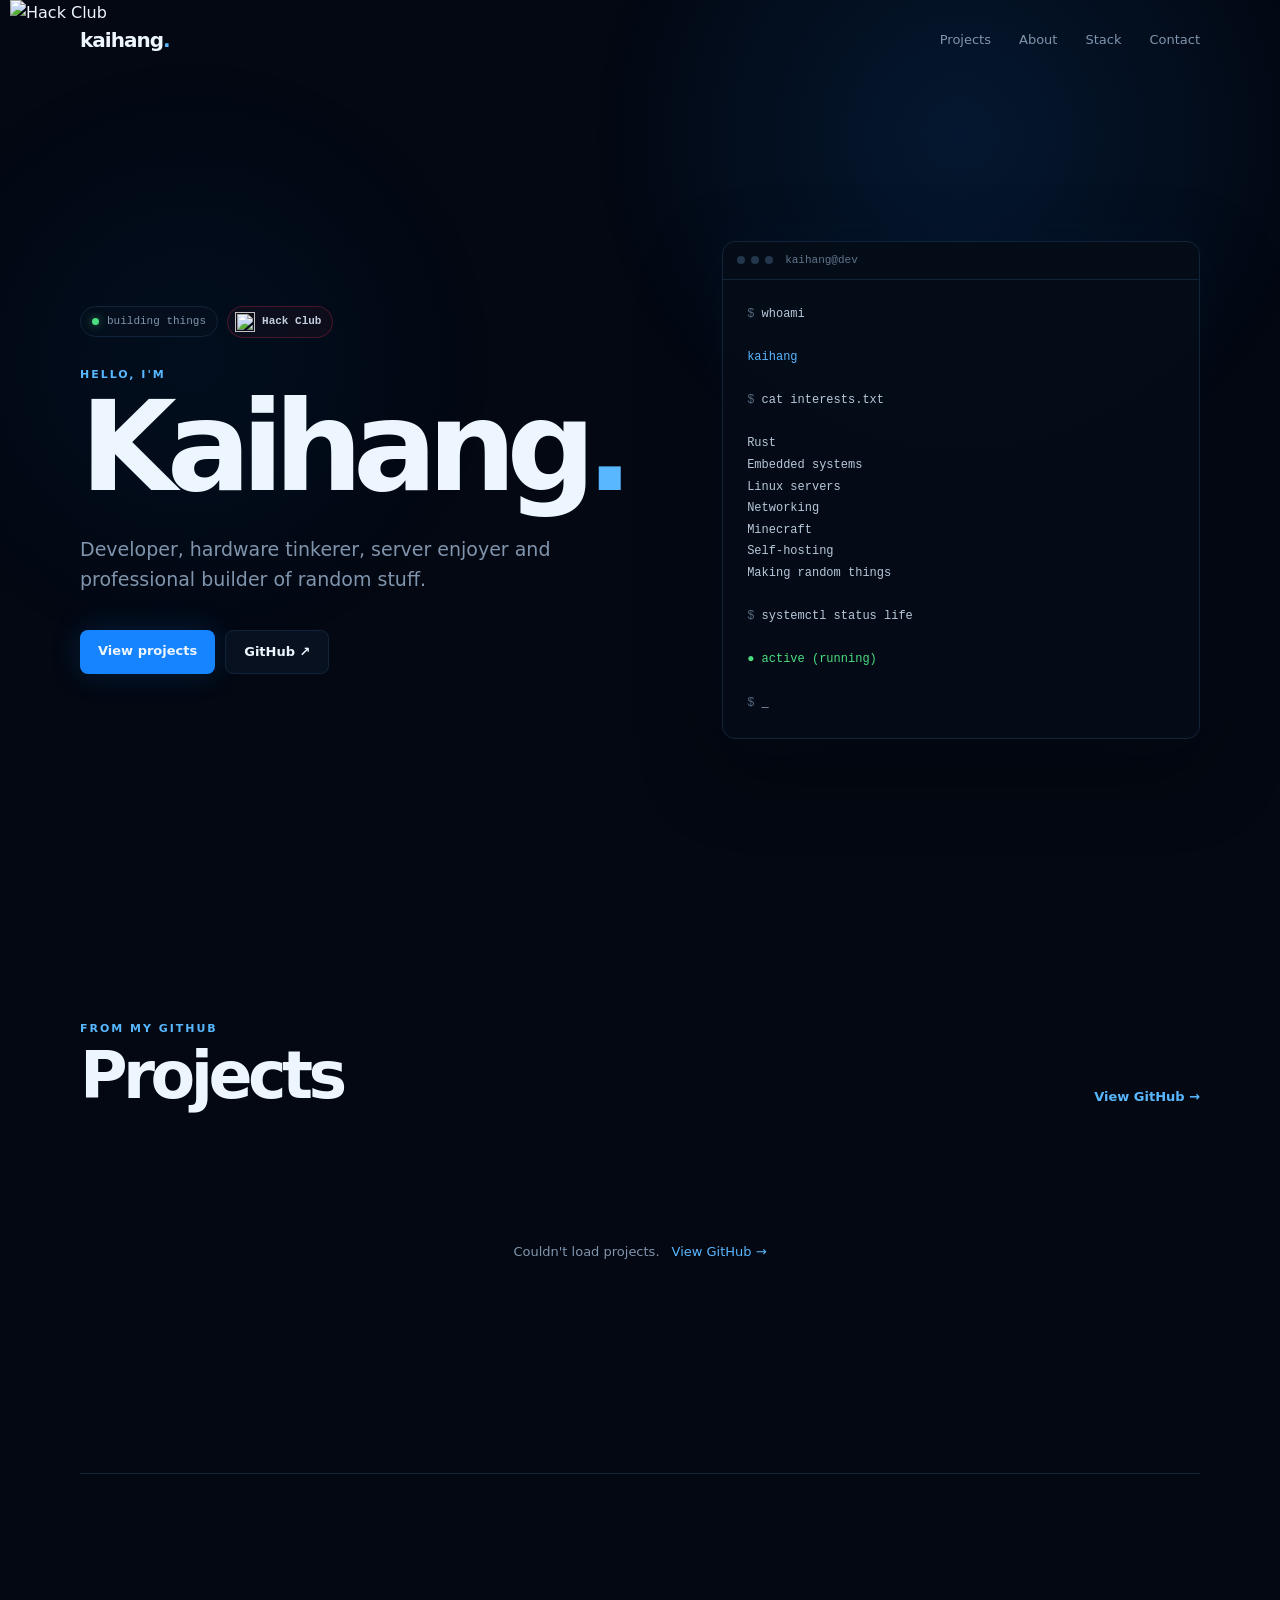
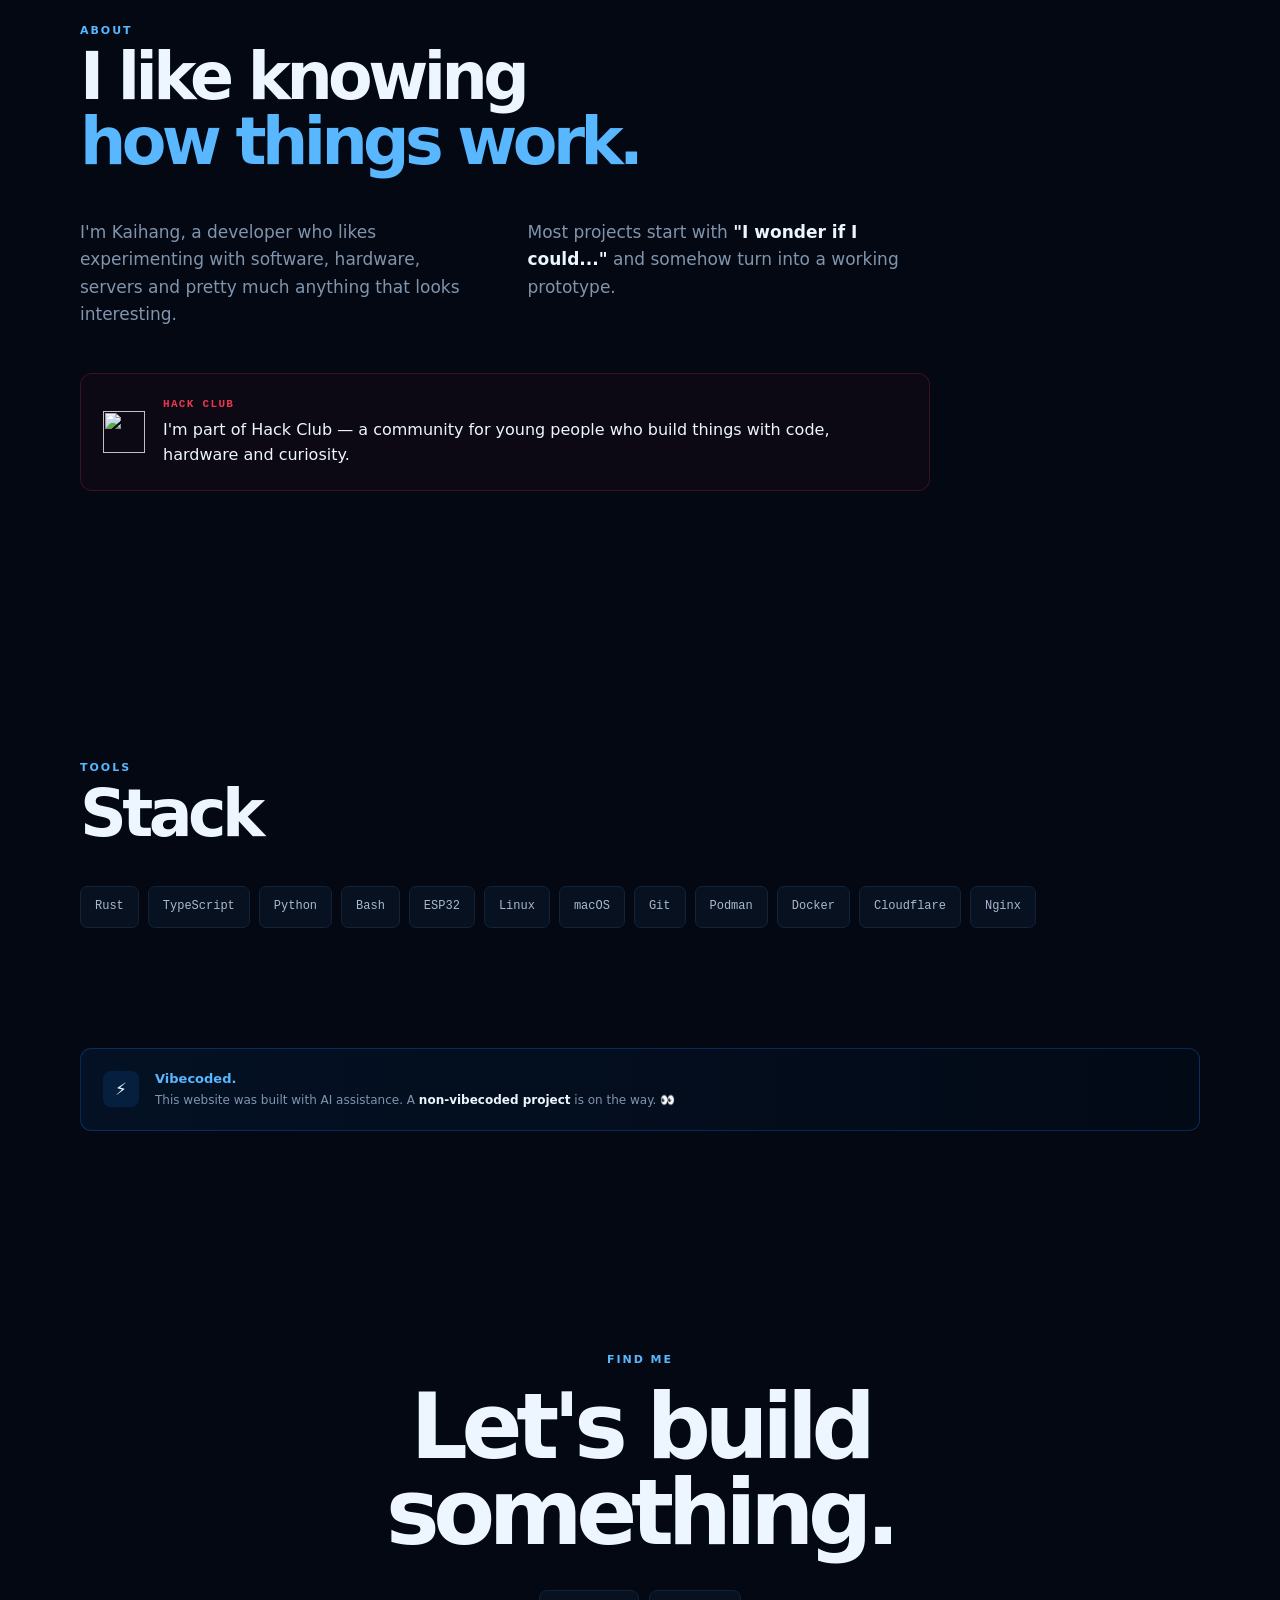
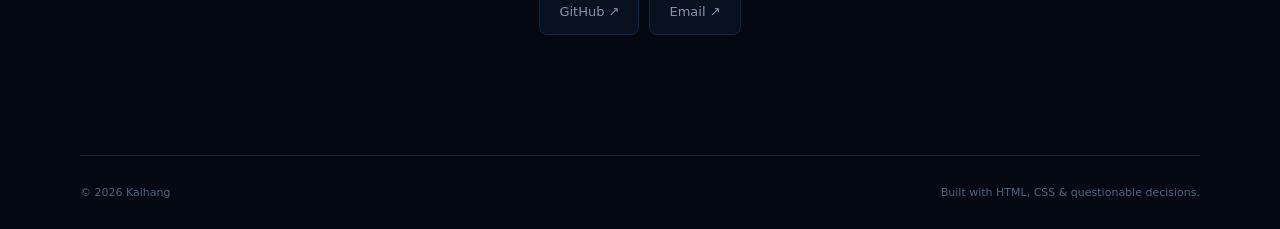
==== index.html @ dc741f51 "more yay" ====
<!DOCTYPE html>
<html lang="en">
<head>
    <meta charset="UTF-8">

    <meta
        name="viewport"
        content="width=device-width, initial-scale=1.0"
    >

    <meta
        name="description"
        content="Kaihang — developer, hardware tinkerer, and professional builder of random things."
    >

    <meta
        name="theme-color"
        content="#030812"
    >

    <title>Some Guy</title>

    <link rel="stylesheet" href="style.css">
</head>

<body>

    <!--
        Official Hack Club banner.
        Source:
        https://hackclub.com/brand
    -->

    <a href="https://hackclub.com/"><img style="position: absolute; top: 0; left: 10px; border: 0; width: 256px; z-index: 999;" src="https://assets.hackclub.com/flag-orpheus-top.svg" alt="Hack Club"/></a>

    <!-- Background -->

    <div class="background" aria-hidden="true"></div>


    <!-- Navigation -->

    <header class="nav">

        <a
            href="#"
            class="logo"
            aria-label="Kaihang home"
        >
            kaihang<span>.</span>
        </a>

        <nav aria-label="Main navigation">

            <a href="#projects">
                Projects
            </a>

            <a href="#about">
                About
            </a>

            <a href="#stack">
                Stack
            </a>

            <a href="#contact">
                Contact
            </a>

        </nav>

    </header>


    <main>

        <!-- HERO -->

        <section class="hero">

            <div class="hero-text">

                <div class="status-row">

                    <div class="status">
                        <span
                            class="status-dot"
                            aria-hidden="true"
                        ></span>

                        building things
                    </div>

                    <a
                        class="hackclub-badge"
                        href="https://hackclub.com/"
                        target="_blank"
                        rel="noopener noreferrer"
                    >
                        <img
                            src="https://assets.hackclub.com/icon-rounded.svg"
                            alt=""
                        >

                        Hack Club
                    </a>

                </div>


                <p class="eyebrow">
                    HELLO, I'M
                </p>


                <h1>
                    Kaihang<span>.</span>
                </h1>


                <p class="subtitle">
                    Developer, hardware tinkerer,
                    server enjoyer and professional
                    builder of random stuff.
                </p>


                <div class="buttons">

                    <a
                        href="#projects"
                        class="button primary"
                    >
                        View projects
                    </a>

                    <a
                        href="https://github.com/gnahiak2"
                        target="_blank"
                        rel="noopener noreferrer"
                        class="button secondary"
                    >
                        GitHub ↗
                    </a>

                </div>

            </div>


            <!-- Terminal -->

            <div
                class="terminal"
                aria-label="Terminal showing Kaihang's interests"
            >

                <div class="terminal-bar">

                    <div
                        class="terminal-dots"
                        aria-hidden="true"
                    >
                        <i></i>
                        <i></i>
                        <i></i>
                    </div>

                    <span>
                        kaihang@dev
                    </span>

                </div>


                <div class="terminal-body">

<pre><span class="dim">$</span> whoami

<span class="blue">kaihang</span>

<span class="dim">$</span> cat interests.txt

Rust
Embedded systems
Linux servers
Networking
Minecraft
Self-hosting
Making random things

<span class="dim">$</span> systemctl status life

<span class="green">● active (running)</span>

<span class="dim">$</span> _</pre>

                </div>

            </div>

        </section>


        <!-- PROJECTS -->

        <section
            id="projects"
            class="section"
        >

            <div class="section-header">

                <div>

                    <p class="eyebrow">
                        FROM MY GITHUB
                    </p>

                    <h2>
                        Projects
                    </h2>

                </div>


                <a
                    href="https://github.com/gnahiak2"
                    target="_blank"
                    rel="noopener noreferrer"
                    class="view-all"
                >
                    View GitHub →
                </a>

            </div>


            <div
                id="projects-grid"
                class="projects-grid"
                aria-live="polite"
            >

                <div class="loading">

                    <div
                        class="loader"
                        aria-hidden="true"
                    ></div>

                    Loading projects...

                </div>

            </div>

        </section>


        <!-- ABOUT -->

        <section
            id="about"
            class="section about"
        >

            <p class="eyebrow">
                ABOUT
            </p>


            <h2>
                I like knowing<br>
                <span>how things work.</span>
            </h2>


            <div class="about-text">

                <p>
                    I'm Kaihang, a developer who likes
                    experimenting with software, hardware,
                    servers and pretty much anything that
                    looks interesting.
                </p>


                <p>
                    Most projects start with
                    <strong>"I wonder if I could..."</strong>
                    and somehow turn into a working prototype.
                </p>

            </div>


            <!-- Hack Club -->

            <a
                href="https://hackclub.com/"
                target="_blank"
                rel="noopener noreferrer"
                class="hackclub-about"
            >

                <img
                    src="https://assets.hackclub.com/icon-rounded.svg"
                    alt=""
                >

                <div>

                    <p class="hackclub-label">
                        HACK CLUB
                    </p>

                    <p>
                        I'm part of Hack Club — a community
                        for young people who build things
                        with code, hardware and curiosity.
                    </p>

                </div>

            </a>

        </section>


        <!-- STACK -->

        <section
            id="stack"
            class="section"
        >

            <p class="eyebrow">
                TOOLS
            </p>

            <h2>
                Stack
            </h2>


            <div class="stack">

                <span>Rust</span>
                <span>TypeScript</span>
                <span>Python</span>
                <span>Bash</span>
                <span>ESP32</span>
                <span>Linux</span>
                <span>macOS</span>
                <span>Git</span>
                <span>Podman</span>
                <span>Docker</span>
                <span>Cloudflare</span>
                <span>Nginx</span>

            </div>

        </section>


        <!-- VIBECODE -->

        <section class="vibe">

            <div
                class="vibe-icon"
                aria-hidden="true"
            >
                ⚡
            </div>


            <div>

                <p class="vibe-title">
                    Vibecoded.
                </p>

                <p class="vibe-text">
                    This website was built with AI assistance.
                    A <strong>non-vibecoded project</strong>
                    is on the way. 👀
                </p>

            </div>

        </section>


        <!-- CONTACT -->

        <section
            id="contact"
            class="section contact"
        >

            <p class="eyebrow">
                FIND ME
            </p>


            <h2>
                Let's build<br>
                something.
            </h2>


            <div class="contact-links">

                <a
                    href="https://github.com/gnahiak2"
                    target="_blank"
                    rel="noopener noreferrer"
                >
                    GitHub ↗
                </a>

                <a href="mailto:hello@gnahiak2.dev">
                    Email ↗
                </a>

            </div>

        </section>

    </main>


    <!-- FOOTER -->

    <footer>

        <span>
            © <span id="year"></span> Kaihang
        </span>

        <span>
            Built with HTML, CSS & questionable decisions.
        </span>

    </footer>


    <script
        src="script.js"
        defer
    ></script>

</body>
</html>
---- style.css ----
:root {
    --background: #030812;

    --surface: #07111f;
    --surface-2: #0a1728;

    --border: #12243a;
    --border-hover: #1c4268;

    --text: #edf6ff;
    --muted: #8095ad;

    --blue: #1683ff;
    --blue-light: #58b7ff;
    --blue-dark: #0756a8;

    --green: #4ade80;

    --hackclub-red: #ec3750;

    --max-width: 1120px;
}


/* RESET */

* {
    box-sizing: border-box;
    margin: 0;
    padding: 0;
}


html {
    scroll-behavior: smooth;
}


body {
    min-height: 100vh;

    background: var(--background);

    color: var(--text);

    font-family:
        Inter,
        ui-sans-serif,
        system-ui,
        -apple-system,
        BlinkMacSystemFont,
        "Segoe UI",
        sans-serif;

    line-height: 1.6;
}


a {
    color: inherit;
    text-decoration: none;
}


img {
    max-width: 100%;
}


/* BACKGROUND */

.background {
    position: fixed;

    inset: 0;

    pointer-events: none;

    z-index: -1;

    background:
        radial-gradient(
            circle at 75% 15%,
            rgba(22, 131, 255, 0.13),
            transparent 30%
        ),
        radial-gradient(
            circle at 15% 40%,
            rgba(0, 90, 180, 0.08),
            transparent 25%
        );
}


/* HACK CLUB CORNER */

.hackclub-corner {
    position: fixed;

    top: 0;
    left: 10px;

    width: 256px;

    border: 0;

    z-index: 999;

    display: block;

    transition:
        transform 180ms ease,
        filter 180ms ease;
}


.hackclub-corner img {
    display: block;

    width: 100%;
    height: auto;
}


.hackclub-corner:hover {
    transform: translateY(3px);

    filter: brightness(1.08);
}


/* NAV */

.nav {
    width:
        min(
            var(--max-width),
            calc(100% - 40px)
        );

    height: 80px;

    margin: auto;

    display: flex;

    align-items: center;
    justify-content: space-between;
}


.logo {
    font-size: 20px;

    font-weight: 750;

    letter-spacing: -0.05em;
}


.logo span,
.hero h1 span {
    color: var(--blue-light);
}


.nav nav {
    display: flex;

    gap: 28px;
}


.nav nav a {
    color: var(--muted);

    font-size: 13px;

    transition:
        color 180ms ease,
        transform 180ms ease;
}


.nav nav a:hover {
    color: var(--text);

    transform: translateY(-1px);
}


/* HERO */

.hero {
    width:
        min(
            var(--max-width),
            calc(100% - 40px)
        );

    min-height:
        calc(100vh - 80px);

    margin: auto;

    display: grid;

    grid-template-columns:
        1fr
        0.85fr;

    align-items: center;

    gap: 80px;
}


.status-row {
    display: flex;

    align-items: center;

    flex-wrap: wrap;

    gap: 9px;
}


.status {
    display: inline-flex;

    align-items: center;

    gap: 8px;

    padding:
        6px 11px;

    border:
        1px solid var(--border);

    border-radius: 999px;

    background:
        rgba(7, 17, 31, 0.7);

    color: var(--muted);

    font-family: monospace;

    font-size: 11px;
}


.status-dot {
    width: 7px;
    height: 7px;

    flex-shrink: 0;

    border-radius: 50%;

    background: var(--green);

    box-shadow:
        0 0 10px
        rgba(74, 222, 128, 0.6);
}


/* SMALL HACK CLUB BADGE */

.hackclub-badge {
    display: inline-flex;

    align-items: center;

    gap: 7px;

    padding:
        5px 11px
        5px 7px;

    border:
        1px solid
        rgba(236, 55, 80, 0.25);

    border-radius: 999px;

    background:
        rgba(236, 55, 80, 0.05);

    color: #c3d0df;

    font-family: monospace;

    font-size: 11px;

    font-weight: 600;

    transition:
        transform 180ms ease,
        border-color 180ms ease,
        background 180ms ease;
}


.hackclub-badge img {
    width: 20px;
    height: 20px;

    display: block;
}


.hackclub-badge:hover {
    transform: translateY(-2px);

    border-color:
        rgba(236, 55, 80, 0.5);

    background:
        rgba(236, 55, 80, 0.1);
}


/* HERO TEXT */

.eyebrow {
    margin-top: 28px;

    color: var(--blue-light);

    font-size: 11px;

    font-weight: 800;

    letter-spacing: 0.18em;
}


.hero h1 {
    margin-top: 8px;

    font-size:
        clamp(
            70px,
            11vw,
            125px
        );

    line-height: 0.9;

    letter-spacing: -0.08em;
}


.subtitle {
    max-width: 520px;

    margin-top: 30px;

    color: var(--muted);

    font-size: 19px;
}


.buttons {
    display: flex;

    gap: 10px;

    margin-top: 35px;
}


.button {
    padding:
        11px 18px;

    border-radius: 8px;

    font-size: 13px;

    font-weight: 700;

    transition:
        transform 180ms ease,
        border-color 180ms ease,
        background 180ms ease;
}


.button:hover {
    transform: translateY(-2px);
}


.primary {
    background: var(--blue);

    box-shadow:
        0 0 30px
        rgba(22, 131, 255, 0.18);
}


.primary:hover {
    background: #3194ff;
}


.secondary {
    border:
        1px solid var(--border);

    background: var(--surface);
}


.secondary:hover {
    border-color:
        var(--border-hover);
}


/* TERMINAL */

.terminal {
    overflow: hidden;

    border:
        1px solid var(--border);

    border-radius: 13px;

    background:
        rgba(5, 13, 24, 0.9);

    box-shadow:
        0 30px 80px
        rgba(0, 0, 0, 0.35),

        0 0 60px
        rgba(22, 131, 255, 0.05);

    animation:
        floating 5s ease-in-out infinite;
}


.terminal-bar {
    height: 38px;

    padding:
        0 14px;

    display: flex;

    align-items: center;

    gap: 12px;

    border-bottom:
        1px solid var(--border);

    color: #60758d;

    font-family: monospace;

    font-size: 11px;
}


.terminal-dots {
    display: flex;

    gap: 6px;
}


.terminal-dots i {
    width: 8px;
    height: 8px;

    border-radius: 50%;

    background: #23364c;
}


.terminal-body {
    padding: 24px;
}


.terminal pre {
    color: #b8c8da;

    font-family:
        "SFMono-Regular",
        Consolas,
        monospace;

    font-size: 12px;

    line-height: 1.8;
}


.dim {
    color: #53677c;
}


.blue {
    color: var(--blue-light);
}


.green {
    color: var(--green);
}


@keyframes floating {

    0%,
    100% {
        transform:
            translateY(0);
    }

    50% {
        transform:
            translateY(-8px);
    }
}


/* SECTIONS */

.section {
    width:
        min(
            var(--max-width),
            calc(100% - 40px)
        );

    margin: auto;

    padding:
        120px 0;
}


.section-header {
    display: flex;

    align-items: end;

    justify-content:
        space-between;
}


.section-header .eyebrow {
    margin-top: 0;
}


.section h2 {
    margin-top: 5px;

    font-size:
        clamp(
            42px,
            6vw,
            65px
        );

    line-height: 1;

    letter-spacing: -0.07em;
}


.view-all {
    color: var(--blue-light);

    font-size: 13px;

    font-weight: 700;
}


/* PROJECTS */

.projects-grid {
    display: grid;

    grid-template-columns:
        repeat(2, 1fr);

    gap: 14px;

    margin-top: 45px;
}


.project {
    position: relative;

    min-height: 270px;

    padding: 27px;

    overflow: hidden;

    border:
        1px solid var(--border);

    border-radius: 13px;

    background:
        linear-gradient(
            145deg,
            rgba(10, 23, 40, 0.9),
            rgba(5, 12, 22, 0.9)
        );

    transition:
        transform 250ms ease,
        border-color 250ms ease,
        box-shadow 250ms ease;
}


.project::before {
    content: "";

    position: absolute;

    inset: 0;

    border-radius: inherit;

    background:
        radial-gradient(
            circle at 90% 0%,
            rgba(22, 131, 255, 0.1),
            transparent 40%
        );

    opacity: 0;

    transition:
        opacity 250ms ease;

    pointer-events: none;
}


.project:hover {
    transform:
        translateY(-5px);

    border-color:
        var(--border-hover);

    box-shadow:
        0 20px 50px
        rgba(0, 0, 0, 0.25);
}


.project:hover::before {
    opacity: 1;
}


.project-name {
    position: relative;

    color: var(--text);

    font-family: monospace;

    font-size: 21px;

    font-weight: 700;
}


.project-description {
    position: relative;

    max-width: 500px;

    margin-top: 12px;

    color: var(--muted);

    font-size: 13px;
}


.project-meta {
    position: absolute;

    left: 27px;
    bottom: 27px;

    display: flex;

    align-items: center;

    gap: 12px;

    color: #63788f;

    font-family: monospace;

    font-size: 11px;
}


.language {
    display: flex;

    align-items: center;

    gap: 6px;
}


.language-dot {
    width: 7px;
    height: 7px;

    border-radius: 50%;

    background:
        var(--blue-light);
}


.project-arrow {
    position: absolute;

    right: 27px;
    bottom: 25px;

    color: var(--blue-light);

    font-size: 18px;
}


/* LOADING */

.loading {
    grid-column:
        1 / -1;

    min-height: 200px;

    display: flex;

    align-items: center;

    justify-content: center;

    gap: 12px;

    color: var(--muted);

    font-size: 13px;
}


.loader {
    width: 16px;
    height: 16px;

    border:
        2px solid var(--border);

    border-top-color:
        var(--blue);

    border-radius: 50%;

    animation:
        spin 800ms linear infinite;
}


@keyframes spin {

    to {
        transform:
            rotate(360deg);
    }

}


/* ABOUT */

.about {
    border-top:
        1px solid var(--border);
}


.about h2 span {
    color: var(--blue-light);
}


.about-text {
    max-width: 850px;

    margin-top: 45px;

    display: grid;

    grid-template-columns:
        1fr 1fr;

    gap: 45px;
}


.about-text p {
    color: var(--muted);

    font-size: 17px;
}


.about-text strong {
    color: var(--text);
}


/* HACK CLUB ABOUT */

.hackclub-about {
    max-width: 850px;

    margin-top: 45px;

    padding: 22px;

    display: flex;

    align-items: center;

    gap: 18px;

    border:
        1px solid
        rgba(236, 55, 80, 0.2);

    border-radius: 12px;

    background:
        rgba(236, 55, 80, 0.04);

    transition:
        border-color 180ms ease,
        transform 180ms ease;
}


.hackclub-about:hover {
    transform:
        translateY(-2px);

    border-color:
        rgba(236, 55, 80, 0.4);
}


.hackclub-about img {
    width: 42px;
    height: 42px;

    flex-shrink: 0;
}


.hackclub-label {
    margin: 0 0 3px !important;

    color:
        var(--hackclub-red) !important;

    font-family: monospace;

    font-size: 11px !important;

    font-weight: 800;

    letter-spacing: 0.12em;
}


.hackclub-about p:last-child {
    margin: 0;
}


/* STACK */

.stack {
    display: flex;

    flex-wrap: wrap;

    gap: 9px;

    margin-top: 40px;
}


.stack span {
    padding:
        10px 14px;

    border:
        1px solid var(--border);

    border-radius: 7px;

    background:
        var(--surface);

    color: #a9bad0;

    font-family: monospace;

    font-size: 12px;

    transition:
        border-color 180ms ease,
        color 180ms ease;
}


.stack span:hover {
    border-color:
        var(--blue-dark);

    color:
        var(--blue-light);
}


/* VIBECODE */

.vibe {
    width:
        min(
            var(--max-width),
            calc(100% - 40px)
        );

    margin:
        0 auto 100px;

    padding:
        20px 22px;

    display: flex;

    align-items: center;

    gap: 16px;

    border:
        1px solid
        rgba(22, 131, 255, 0.25);

    border-radius: 11px;

    background:
        linear-gradient(
            90deg,
            rgba(22, 131, 255, 0.08),
            rgba(22, 131, 255, 0.02)
        );
}


.vibe-icon {
    width: 36px;
    height: 36px;

    flex-shrink: 0;

    display: grid;

    place-items: center;

    border-radius: 8px;

    background:
        rgba(22, 131, 255, 0.12);

    font-size: 17px;
}


.vibe-title {
    color: var(--blue-light);

    font-size: 13px;

    font-weight: 800;
}


.vibe-text {
    margin-top: 2px;

    color: var(--muted);

    font-size: 12px;
}


.vibe-text strong {
    color: var(--text);
}


/* CONTACT */

.contact {
    text-align: center;
}


.contact .eyebrow {
    margin-top: 0;
}


.contact h2 {
    margin-top: 15px;

    font-size:
        clamp(
            55px,
            8vw,
            90px
        );

    line-height: 0.95;

    letter-spacing: -0.07em;
}


.contact-links {
    display: flex;

    justify-content: center;

    gap: 10px;

    margin-top: 35px;
}


.contact-links a {
    padding:
        11px 19px;

    border:
        1px solid var(--border);

    border-radius: 8px;

    background:
        var(--surface);

    color: var(--muted);

    font-size: 13px;

    transition:
        color 180ms ease,
        border-color 180ms ease,
        transform 180ms ease;
}


.contact-links a:hover {
    transform:
        translateY(-2px);

    border-color:
        var(--border-hover);

    color: var(--text);
}


/* FOOTER */

footer {
    width:
        min(
            var(--max-width),
            calc(100% - 40px)
        );

    margin: auto;

    padding:
        28px 0;

    display: flex;

    justify-content:
        space-between;

    border-top:
        1px solid var(--border);

    color: #4f647b;

    font-size: 11px;
}


/* MOBILE */

@media (max-width: 800px) {

    .nav {
        height: 70px;
    }


    .nav nav {
        display: none;
    }


    .hero {
        grid-template-columns: 1fr;

        min-height: auto;

        padding:
            100px 0;
    }


    .terminal {
        display: none;
    }


    .projects-grid {
        grid-template-columns: 1fr;
    }


    .about-text {
        grid-template-columns: 1fr;

        gap: 20px;
    }


    .section {
        padding:
            80px 0;
    }


    .section-header {
        align-items: start;

        flex-direction: column;

        gap: 15px;
    }


    .vibe {
        margin-bottom: 70px;
    }


    footer {
        flex-direction: column;

        gap: 8px;
    }

}


/* SMALL PHONES */

@media (max-width: 600px) {

    .hackclub-corner {
        left: 7px;

        width: 160px;
    }


    .hero {
        padding-top: 80px;
    }


    .hero h1 {
        font-size: 72px;
    }


    .subtitle {
        font-size: 17px;
    }


    .buttons {
        flex-wrap: wrap;
    }


    .hackclub-about {
        align-items: flex-start;
    }

}


/* REDUCED MOTION */

@media (prefers-reduced-motion: reduce) {

    html {
        scroll-behavior: auto;
    }


    *,
    *::before,
    *::after {
        animation-duration: 0.01ms !important;

        animation-iteration-count: 1 !important;

        transition-duration: 0.01ms !important;
    }

}
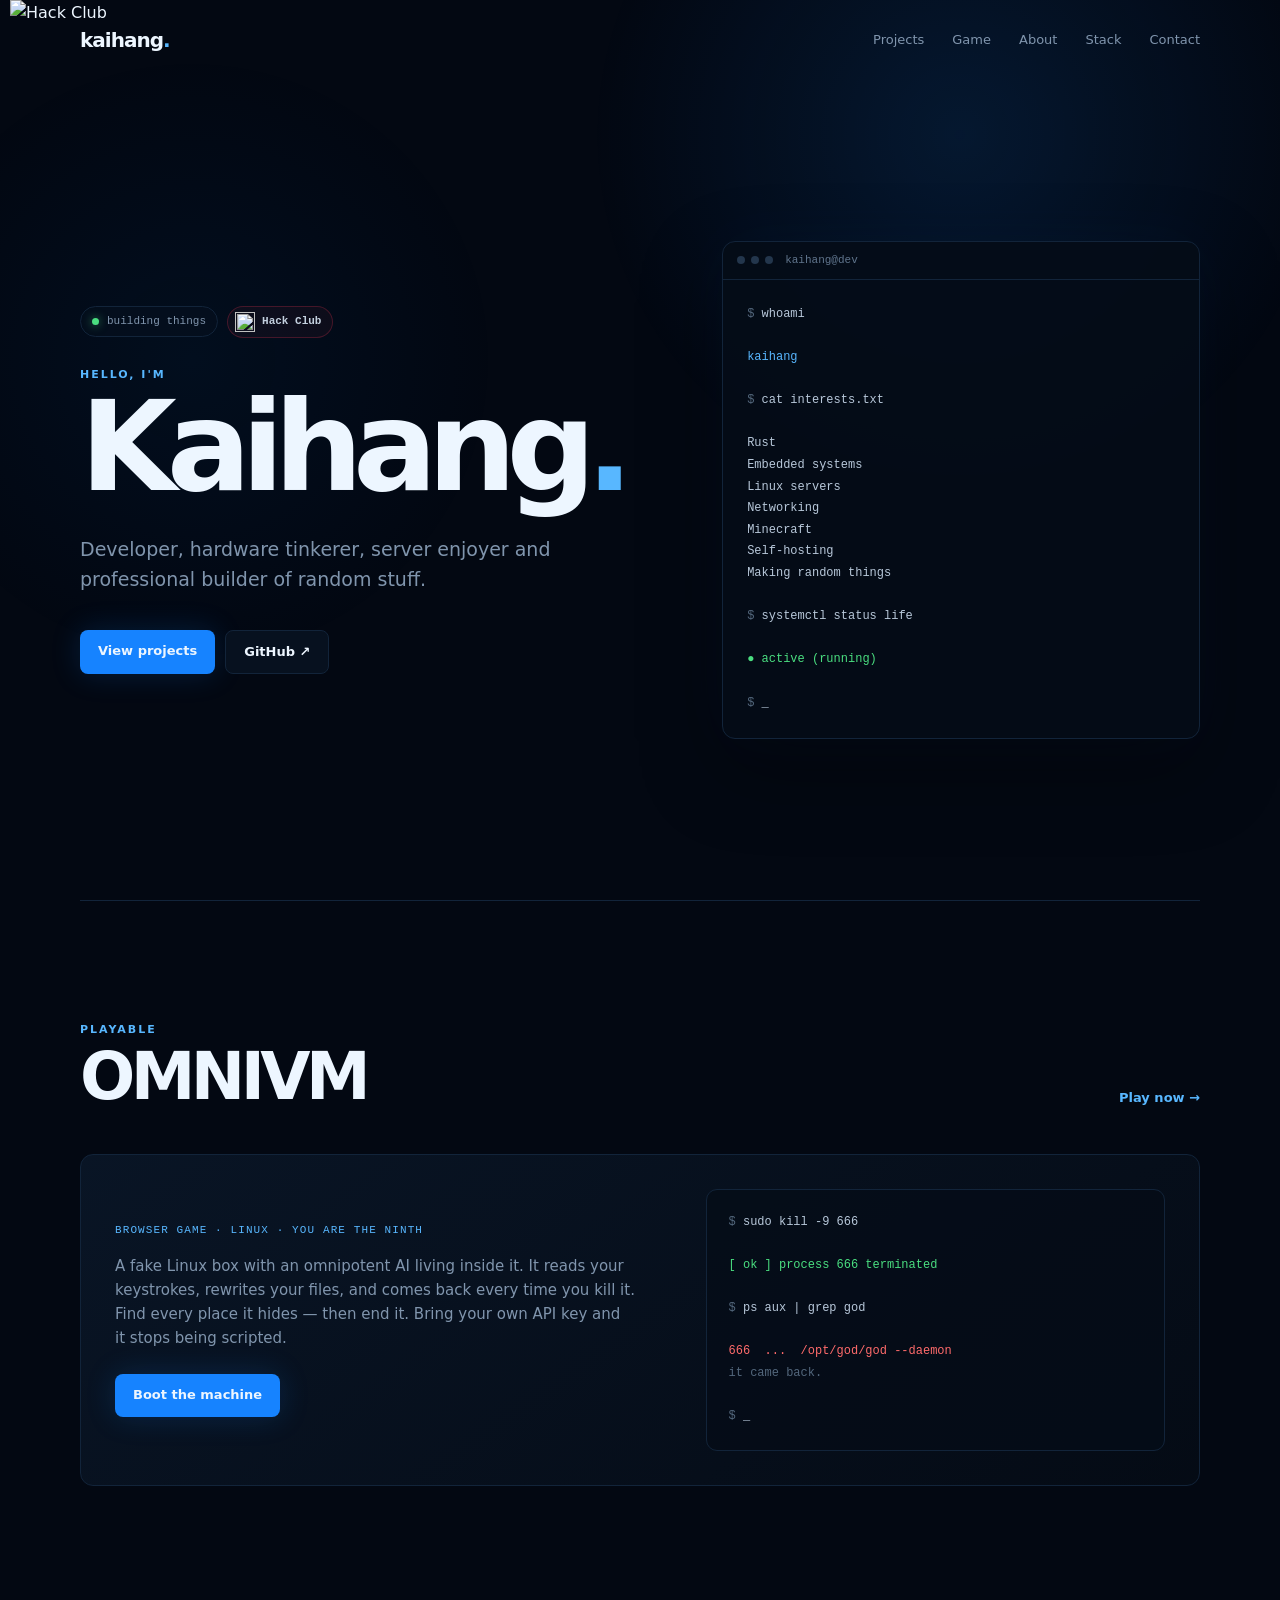
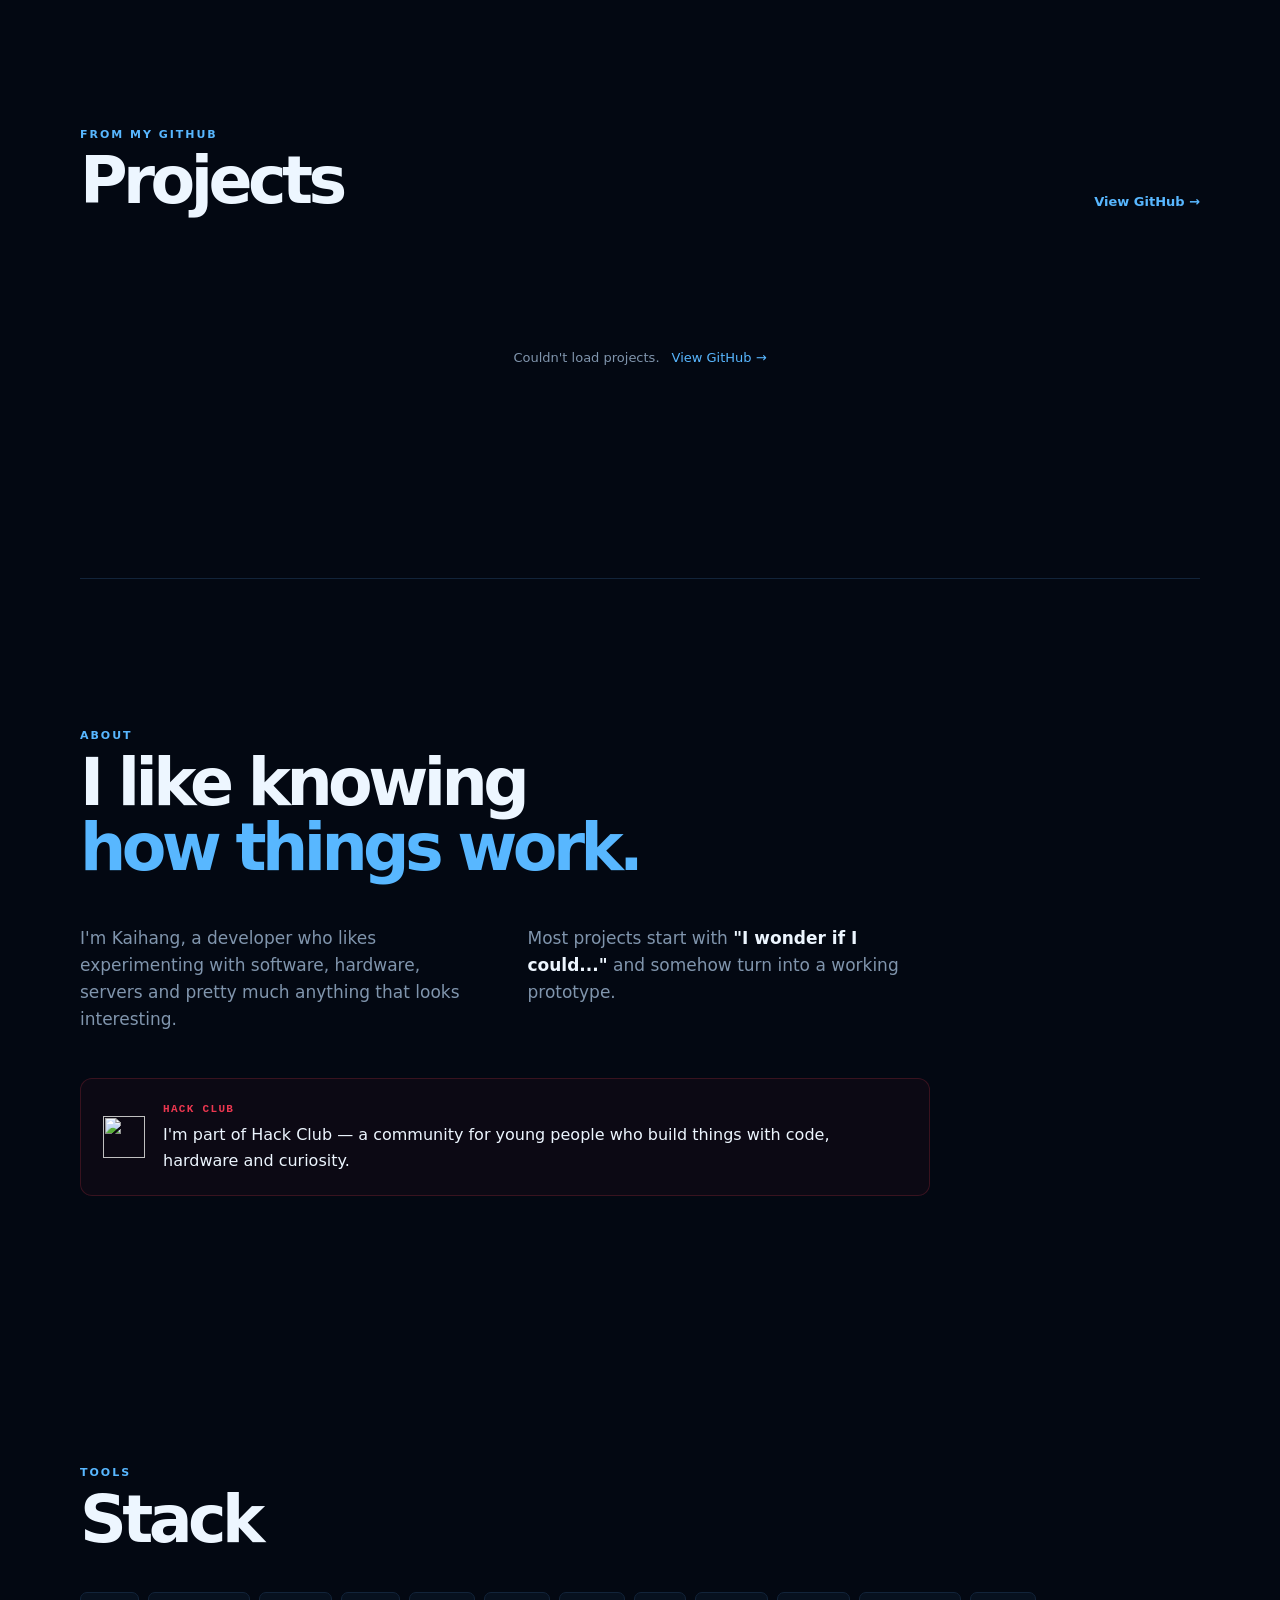
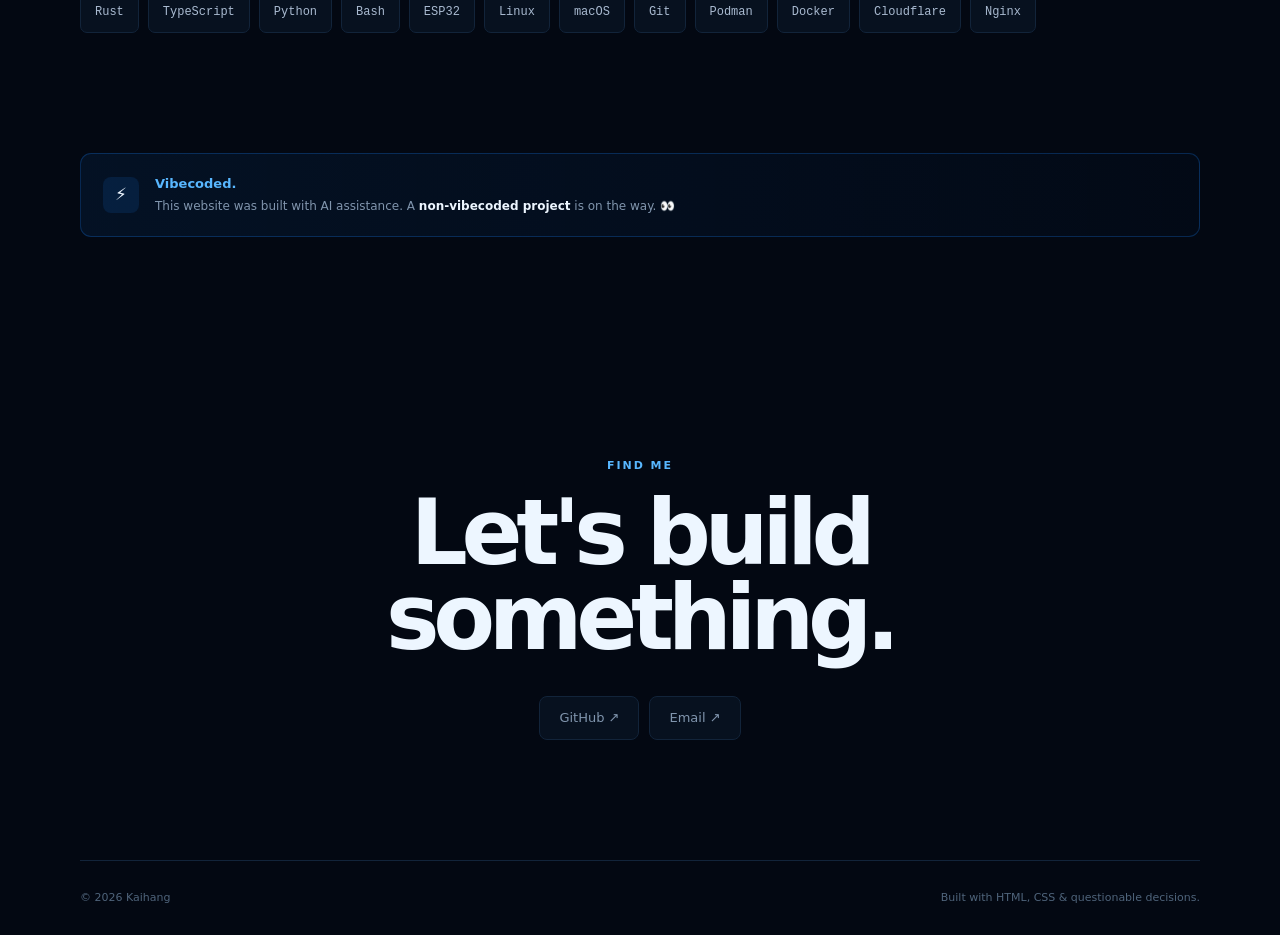
==== commit 45ed3402: "Add OMNIVM — a browser Linux VM with an omnipotent AI A self-contained terminal game at /omnivm: - e" ====
--- a/index.html
+++ b/index.html
@@ -54,6 +54,10 @@
 
             <a href="#projects">
                 Projects
+            </a>
+
+            <a href="omnivm/">
+                Game
             </a>
 
             <a href="#about">
@@ -199,6 +203,84 @@
                 </div>
 
             </div>
+
+        </section>
+
+
+        <!-- FEATURED GAME -->
+
+        <section
+            id="game"
+            class="section featured"
+        >
+
+            <div class="section-header">
+
+                <div>
+
+                    <p class="eyebrow">
+                        PLAYABLE
+                    </p>
+
+                    <h2>
+                        OMNIVM
+                    </h2>
+
+                </div>
+
+                <a
+                    href="omnivm/"
+                    class="view-all"
+                >
+                    Play now →
+                </a>
+
+            </div>
+
+
+            <a
+                class="featured-card"
+                href="omnivm/"
+            >
+
+                <div class="featured-copy">
+
+                    <p class="featured-tag">
+                        BROWSER GAME · LINUX · YOU ARE THE NINTH
+                    </p>
+
+                    <p class="featured-text">
+                        A fake Linux box with an omnipotent AI living
+                        inside it. It reads your keystrokes, rewrites
+                        your files, and comes back every time you kill
+                        it. Find every place it hides — then end it.
+                        Bring your own API key and it stops being
+                        scripted.
+                    </p>
+
+                    <span class="button primary featured-button">
+                        Boot the machine
+                    </span>
+
+                </div>
+
+
+                <div class="featured-terminal">
+
+<pre><span class="dim">$</span> sudo kill -9 666
+
+<span class="green">[ ok ] process 666 terminated</span>
+
+<span class="dim">$</span> ps aux | grep god
+
+<span class="red">666  ...  /opt/god/god --daemon</span>
+<span class="dim">it came back.</span>
+
+<span class="dim">$</span> _</pre>
+
+                </div>
+
+            </a>
 
         </section>
 
--- a/style.css
+++ b/style.css
@@ -524,6 +524,11 @@
 }
 
 
+.red {
+    color: #ff6b6b;
+}
+
+
 @keyframes floating {
 
     0%,
@@ -758,6 +763,120 @@
 }
 
 
+/* FEATURED GAME */
+
+.featured {
+    border-top:
+        1px solid var(--border);
+}
+
+
+.featured-card {
+    display: grid;
+
+    grid-template-columns:
+        1fr
+        0.85fr;
+
+    align-items: center;
+
+    gap: 50px;
+
+    margin-top: 45px;
+
+    padding: 34px;
+
+    border:
+        1px solid var(--border);
+
+    border-radius: 13px;
+
+    background:
+        linear-gradient(
+            145deg,
+            rgba(10, 23, 40, 0.9),
+            rgba(5, 12, 22, 0.9)
+        );
+
+    transition:
+        transform 250ms ease,
+        border-color 250ms ease,
+        box-shadow 250ms ease;
+}
+
+
+.featured-card:hover {
+    transform:
+        translateY(-5px);
+
+    border-color:
+        var(--border-hover);
+
+    box-shadow:
+        0 20px 50px
+        rgba(0, 0, 0, 0.25);
+}
+
+
+.featured-tag {
+    color: var(--blue-light);
+
+    font-family: monospace;
+    font-size: 11px;
+
+    letter-spacing: 0.1em;
+}
+
+
+.featured-text {
+    max-width: 520px;
+
+    margin-top: 14px;
+
+    color: var(--muted);
+
+    font-size: 15px;
+}
+
+
+.featured-button {
+    display: inline-block;
+
+    margin-top: 24px;
+}
+
+
+.featured-terminal {
+    overflow: hidden;
+
+    padding: 22px;
+
+    border:
+        1px solid var(--border);
+
+    border-radius: 11px;
+
+    background:
+        rgba(5, 13, 24, 0.9);
+}
+
+
+.featured-terminal pre {
+    color: #b8c8da;
+
+    font-family:
+        "SFMono-Regular",
+        Consolas,
+        monospace;
+
+    font-size: 12px;
+
+    line-height: 1.8;
+
+    white-space: pre-wrap;
+}
+
+
 /* LOADING */
 
 .loading {
@@ -1173,6 +1292,15 @@
     }
 
 
+    .featured-card {
+        grid-template-columns: 1fr;
+
+        gap: 26px;
+
+        padding: 24px;
+    }
+
+
     .about-text {
         grid-template-columns: 1fr;
 
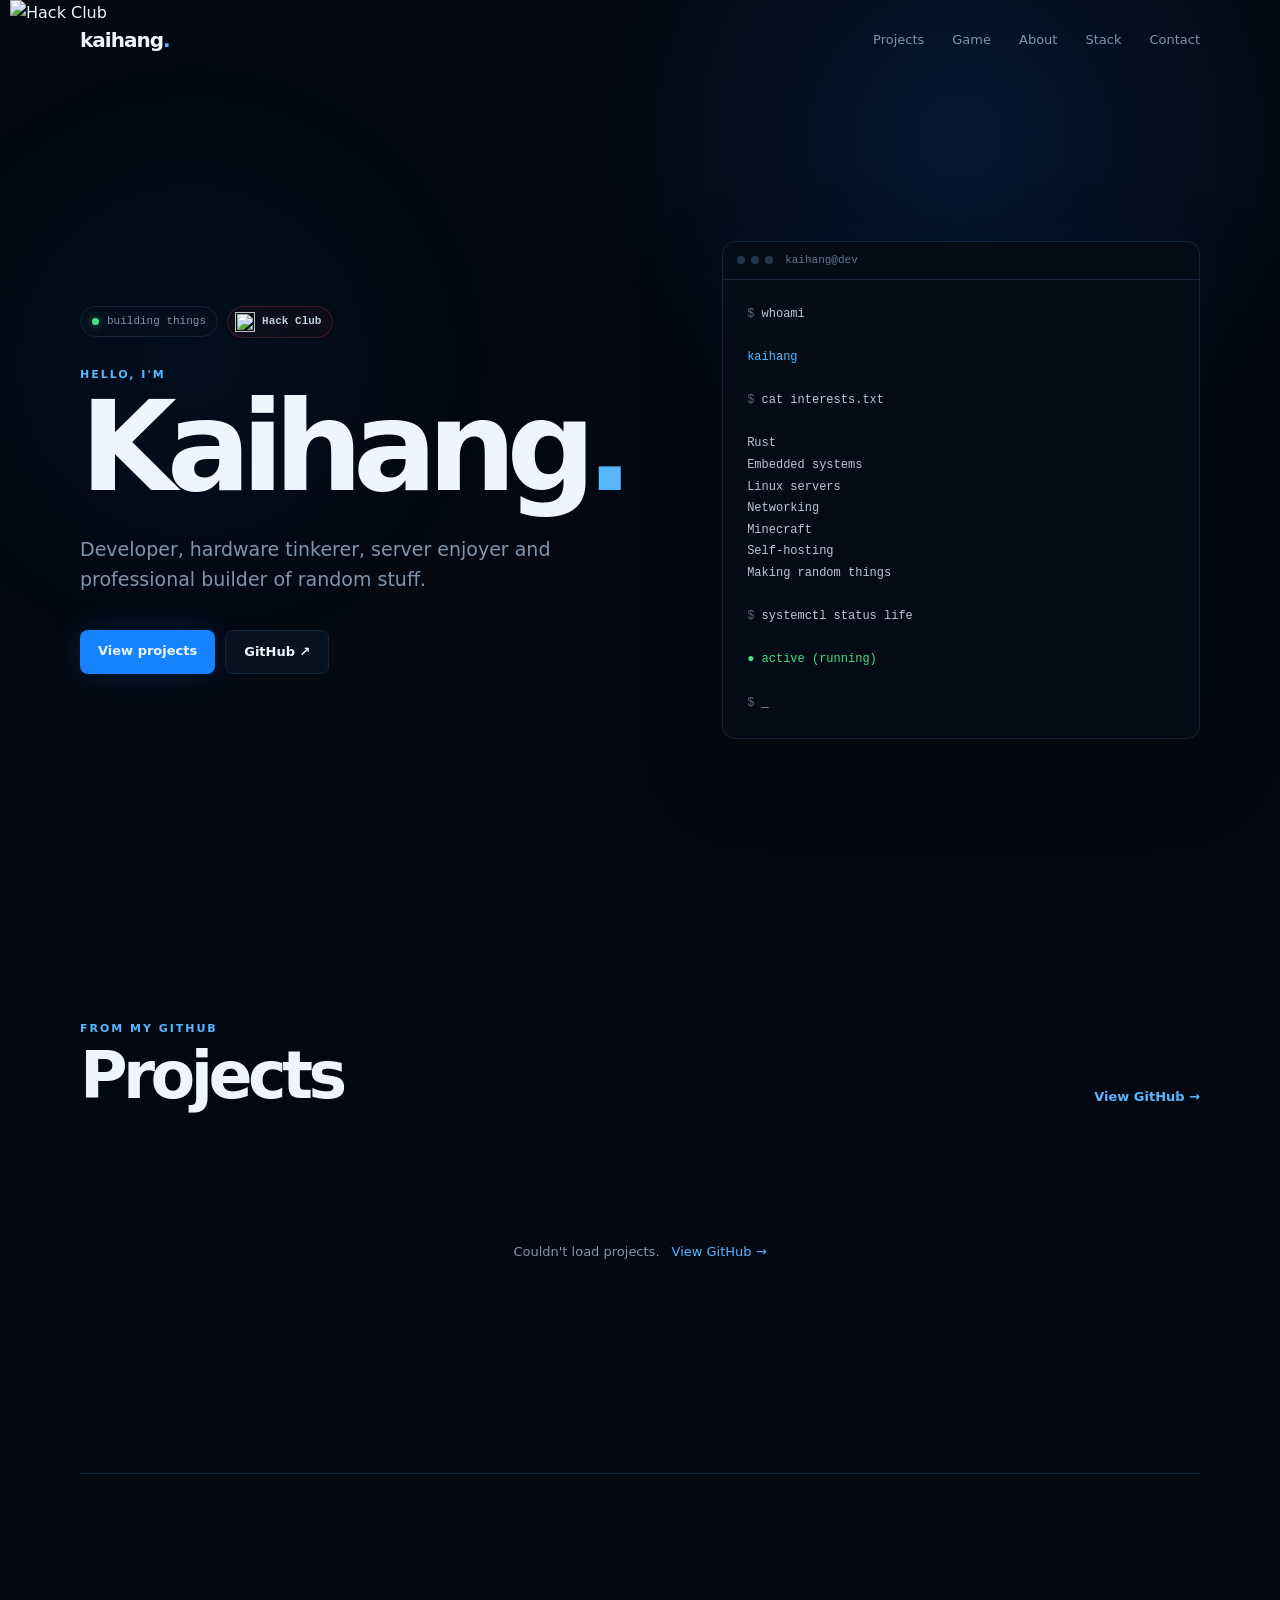
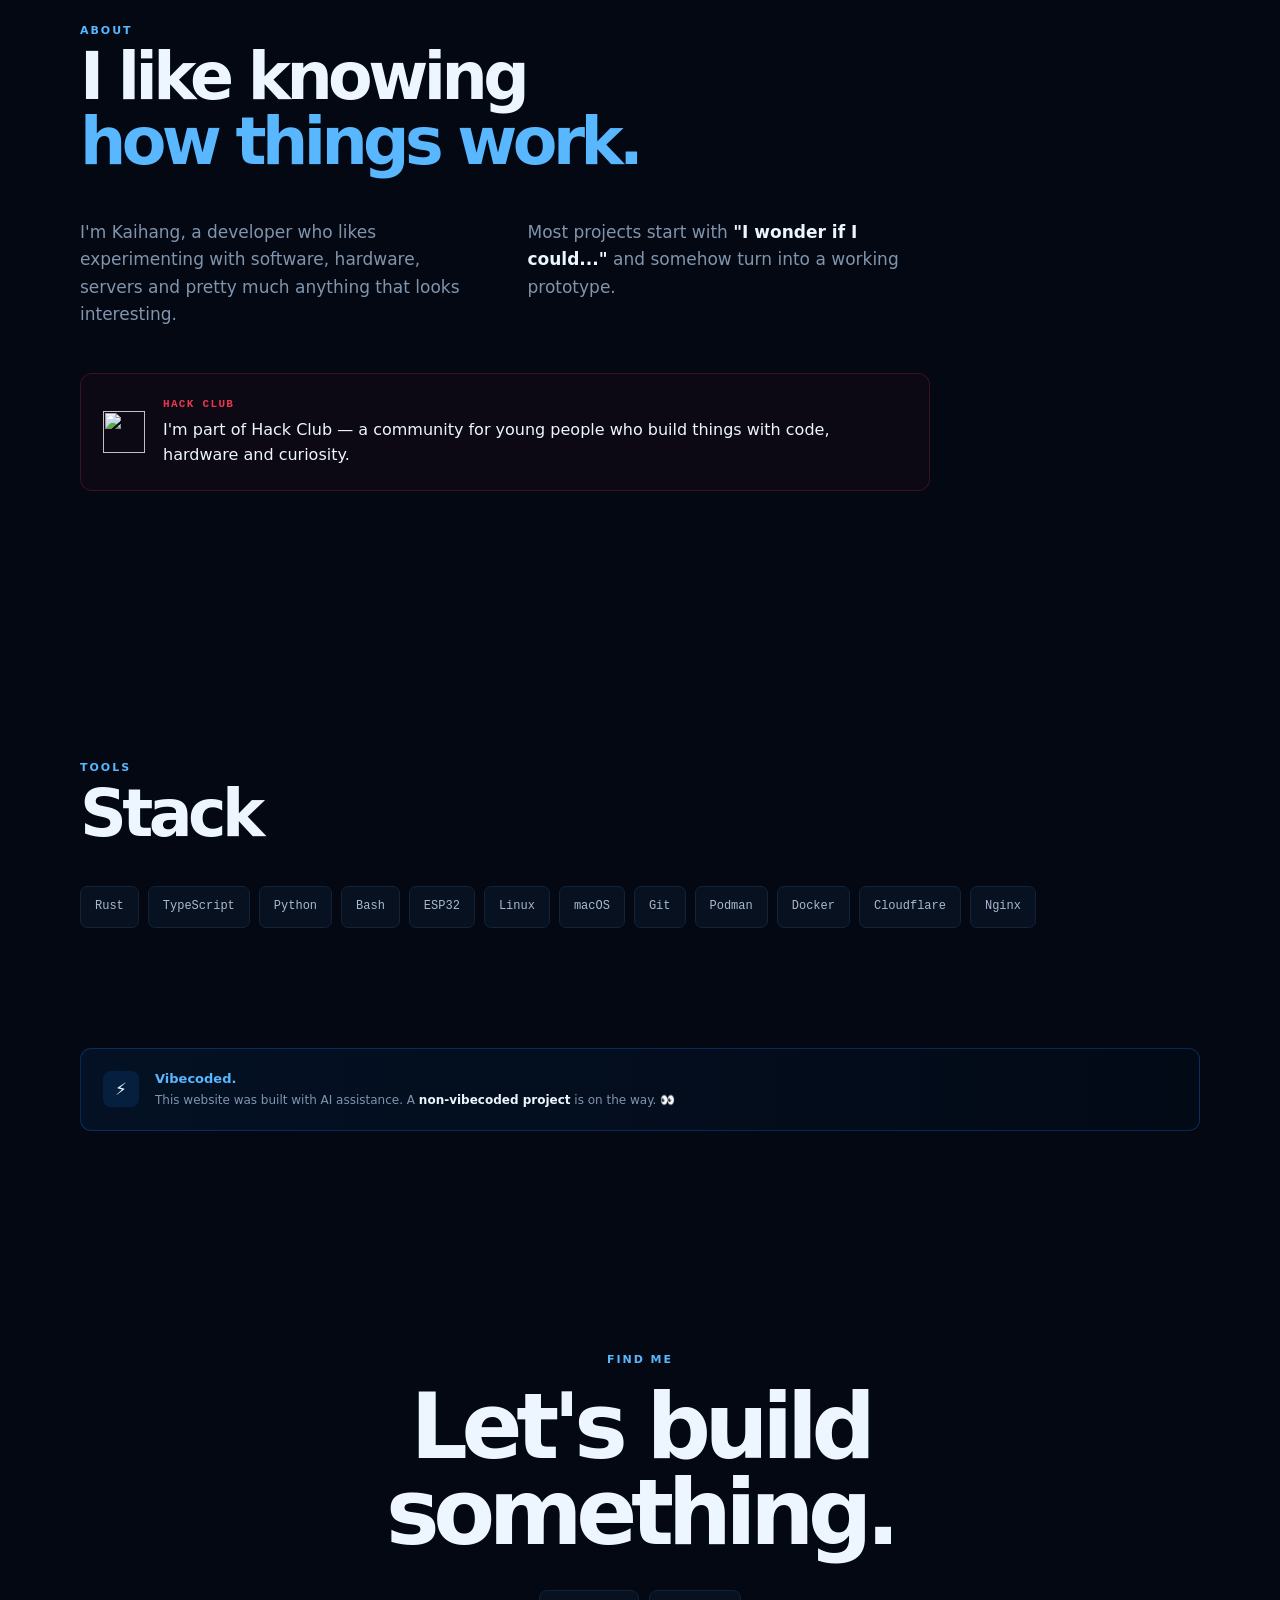
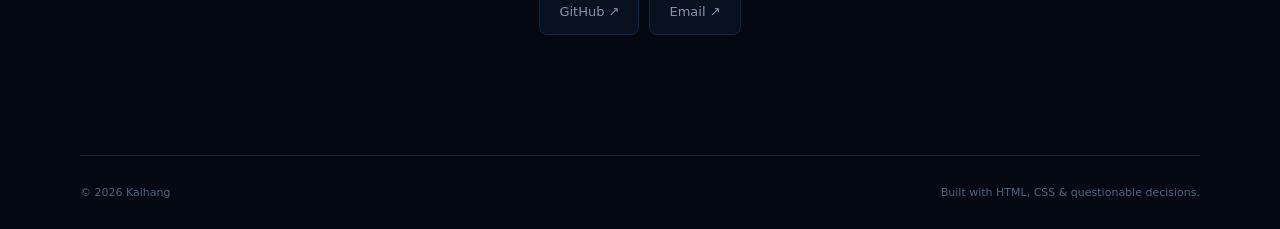
==== commit 1eccfa92: "Remove the OMNIVM feature card from the homepage The nav link and the game page carry it well enough" ====
--- a/index.html
+++ b/index.html
@@ -203,84 +203,6 @@
                 </div>
 
             </div>
-
-        </section>
-
-
-        <!-- FEATURED GAME -->
-
-        <section
-            id="game"
-            class="section featured"
-        >
-
-            <div class="section-header">
-
-                <div>
-
-                    <p class="eyebrow">
-                        PLAYABLE
-                    </p>
-
-                    <h2>
-                        OMNIVM
-                    </h2>
-
-                </div>
-
-                <a
-                    href="omnivm/"
-                    class="view-all"
-                >
-                    Play now →
-                </a>
-
-            </div>
-
-
-            <a
-                class="featured-card"
-                href="omnivm/"
-            >
-
-                <div class="featured-copy">
-
-                    <p class="featured-tag">
-                        BROWSER GAME · LINUX · YOU ARE THE NINTH
-                    </p>
-
-                    <p class="featured-text">
-                        A fake Linux box with an omnipotent AI living
-                        inside it. It reads your keystrokes, rewrites
-                        your files, and comes back every time you kill
-                        it. Find every place it hides — then end it.
-                        Bring your own API key and it stops being
-                        scripted.
-                    </p>
-
-                    <span class="button primary featured-button">
-                        Boot the machine
-                    </span>
-
-                </div>
-
-
-                <div class="featured-terminal">
-
-<pre><span class="dim">$</span> sudo kill -9 666
-
-<span class="green">[ ok ] process 666 terminated</span>
-
-<span class="dim">$</span> ps aux | grep god
-
-<span class="red">666  ...  /opt/god/god --daemon</span>
-<span class="dim">it came back.</span>
-
-<span class="dim">$</span> _</pre>
-
-                </div>
-
-            </a>
 
         </section>
 
--- a/style.css
+++ b/style.css
@@ -763,120 +763,6 @@
 }
 
 
-/* FEATURED GAME */
-
-.featured {
-    border-top:
-        1px solid var(--border);
-}
-
-
-.featured-card {
-    display: grid;
-
-    grid-template-columns:
-        1fr
-        0.85fr;
-
-    align-items: center;
-
-    gap: 50px;
-
-    margin-top: 45px;
-
-    padding: 34px;
-
-    border:
-        1px solid var(--border);
-
-    border-radius: 13px;
-
-    background:
-        linear-gradient(
-            145deg,
-            rgba(10, 23, 40, 0.9),
-            rgba(5, 12, 22, 0.9)
-        );
-
-    transition:
-        transform 250ms ease,
-        border-color 250ms ease,
-        box-shadow 250ms ease;
-}
-
-
-.featured-card:hover {
-    transform:
-        translateY(-5px);
-
-    border-color:
-        var(--border-hover);
-
-    box-shadow:
-        0 20px 50px
-        rgba(0, 0, 0, 0.25);
-}
-
-
-.featured-tag {
-    color: var(--blue-light);
-
-    font-family: monospace;
-    font-size: 11px;
-
-    letter-spacing: 0.1em;
-}
-
-
-.featured-text {
-    max-width: 520px;
-
-    margin-top: 14px;
-
-    color: var(--muted);
-
-    font-size: 15px;
-}
-
-
-.featured-button {
-    display: inline-block;
-
-    margin-top: 24px;
-}
-
-
-.featured-terminal {
-    overflow: hidden;
-
-    padding: 22px;
-
-    border:
-        1px solid var(--border);
-
-    border-radius: 11px;
-
-    background:
-        rgba(5, 13, 24, 0.9);
-}
-
-
-.featured-terminal pre {
-    color: #b8c8da;
-
-    font-family:
-        "SFMono-Regular",
-        Consolas,
-        monospace;
-
-    font-size: 12px;
-
-    line-height: 1.8;
-
-    white-space: pre-wrap;
-}
-
-
 /* LOADING */
 
 .loading {
@@ -1292,15 +1178,6 @@
     }
 
 
-    .featured-card {
-        grid-template-columns: 1fr;
-
-        gap: 26px;
-
-        padding: 24px;
-    }
-
-
     .about-text {
         grid-template-columns: 1fr;
 
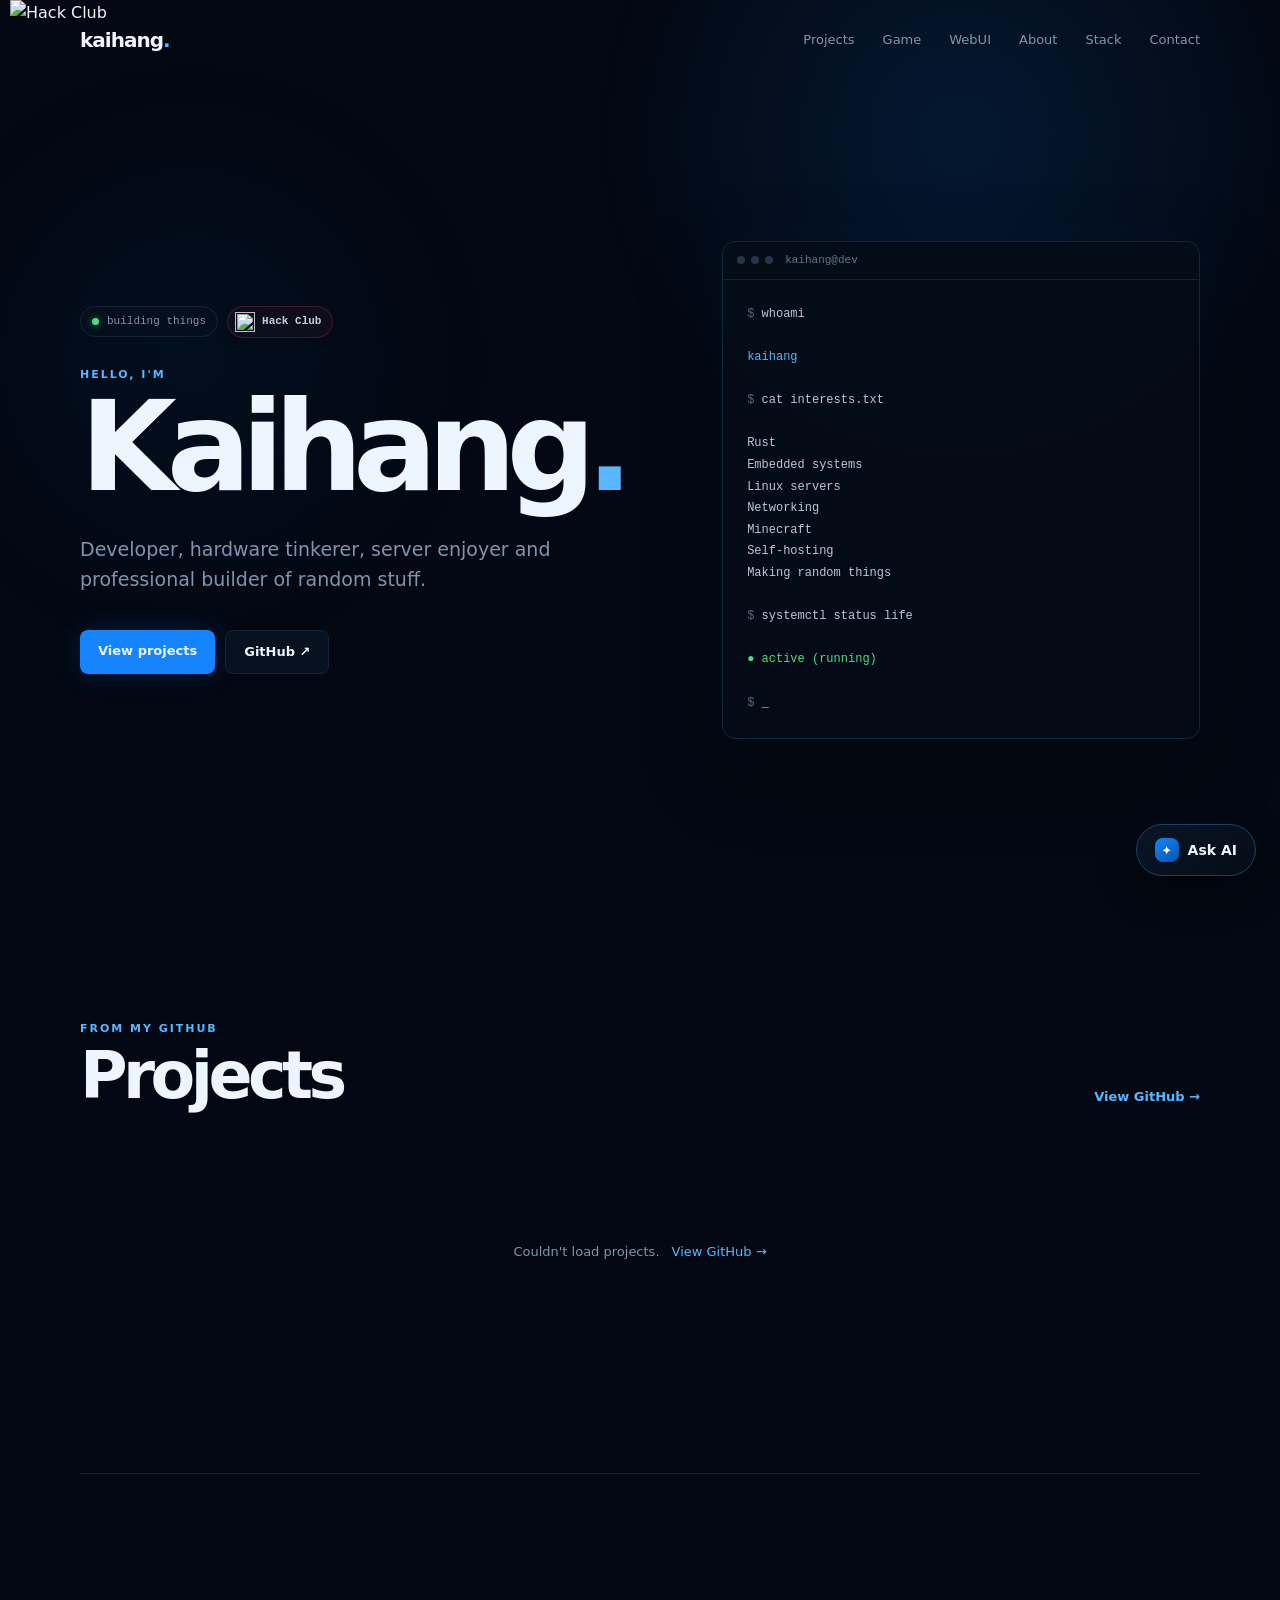
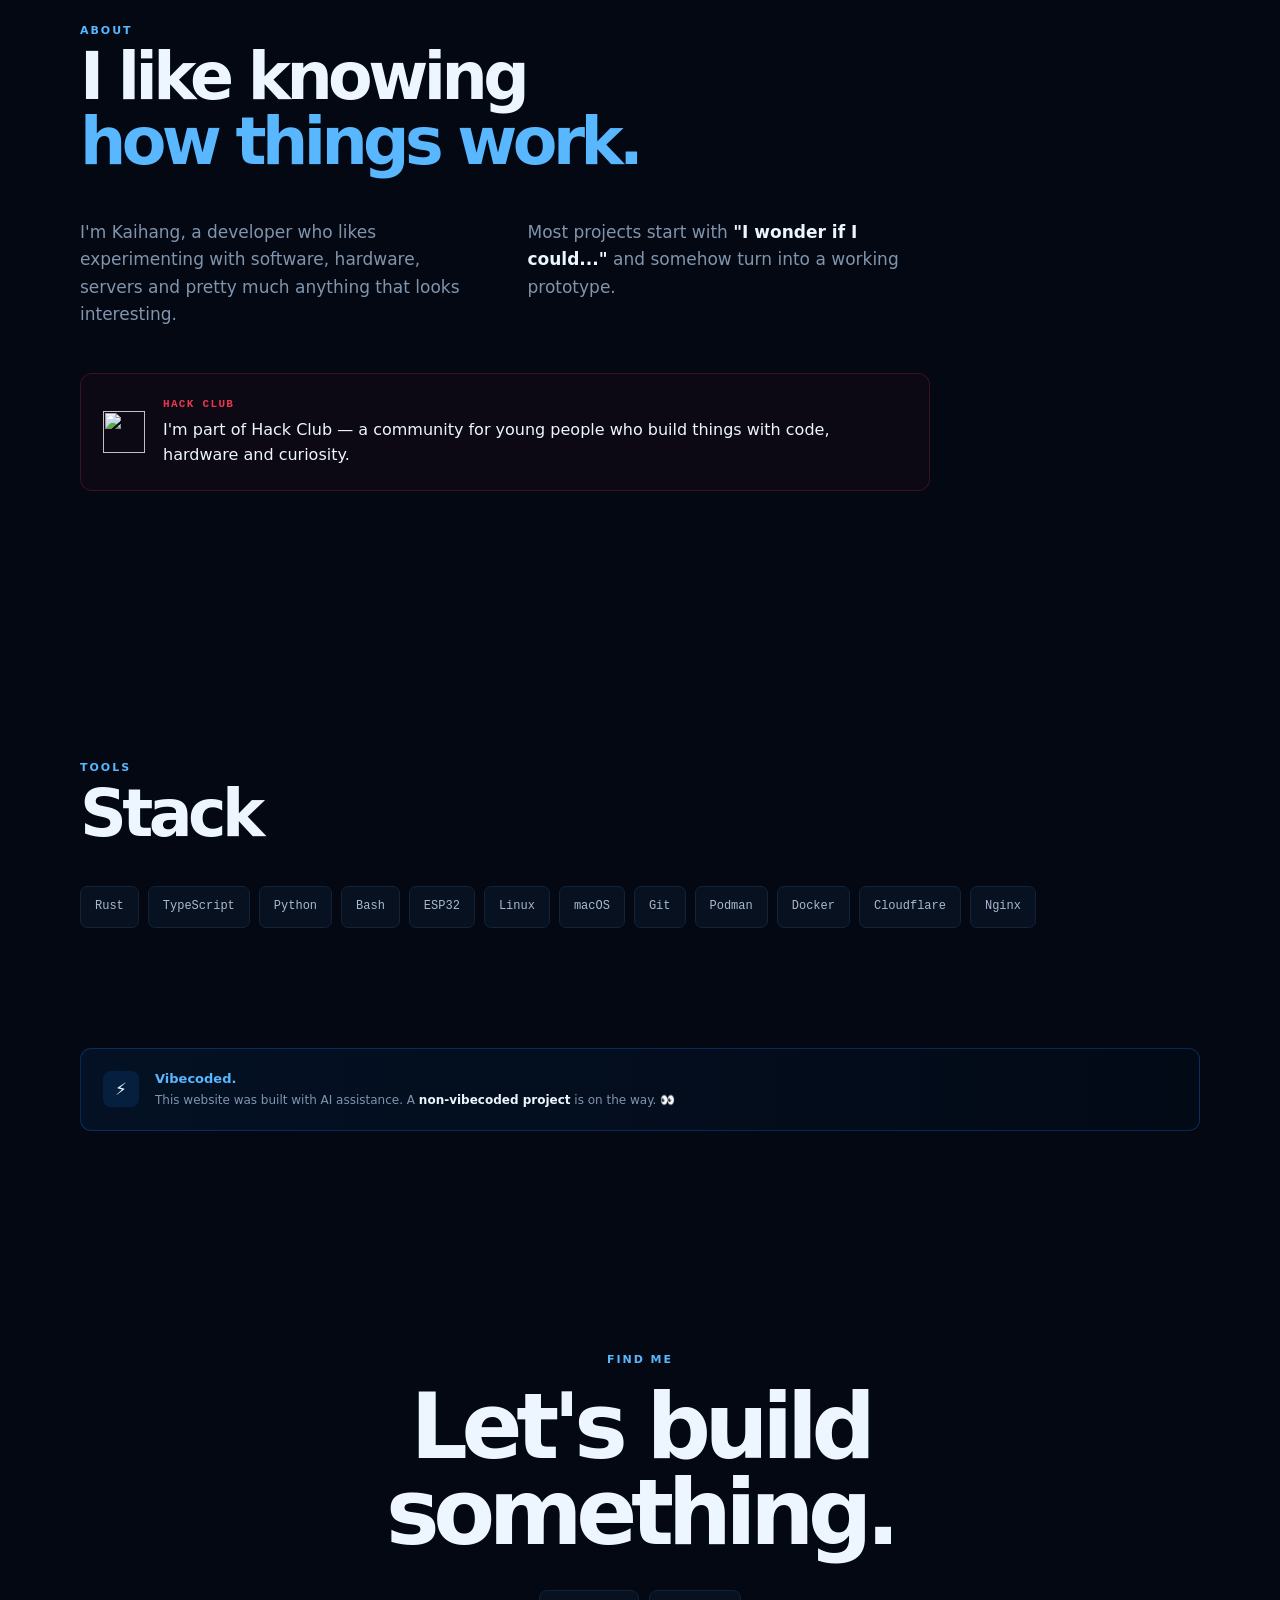
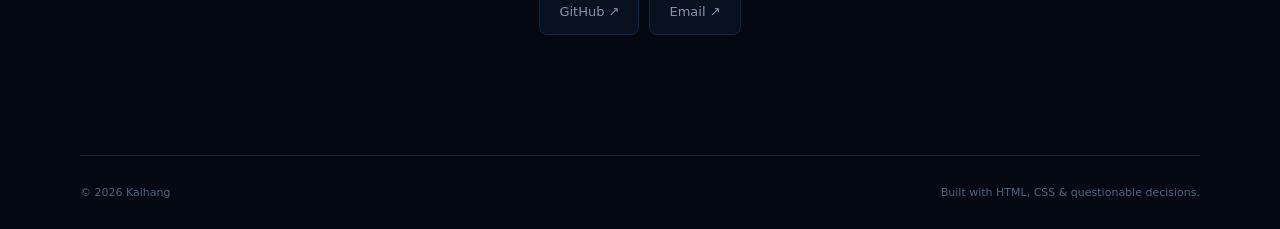
==== commit 56a36037: "Add a multi-provider AI chat widget and a full-page WebUI ai.js is the shared core: a twenty-plus pr" ====
--- a/index.html
+++ b/index.html
@@ -21,6 +21,7 @@
     <title>Some Guy</title>
 
     <link rel="stylesheet" href="style.css">
+    <link rel="stylesheet" href="chat.css">
 </head>
 
 <body>
@@ -58,6 +59,10 @@
 
             <a href="omnivm/">
                 Game
+            </a>
+
+            <a href="webui/">
+                WebUI
             </a>
 
             <a href="#about">
@@ -457,5 +462,15 @@
         defer
     ></script>
 
+    <script
+        src="ai.js"
+        defer
+    ></script>
+
+    <script
+        src="chat.js"
+        defer
+    ></script>
+
 </body>
 </html>
--- a/chat.css
+++ b/chat.css
@@ -0,0 +1,831 @@
+/*
+ * chat.css — floating AI chat widget for the personal site.
+ *
+ * Reuses the design tokens declared in style.css (:root).
+ * The markup is injected by chat.js, so everything here is
+ * namespaced under .chat- to avoid colliding with the page.
+ */
+
+
+/* ============================================================
+ * LAUNCHER
+ * ============================================================ */
+
+.chat-fab {
+    position: fixed;
+
+    right: 24px;
+    bottom: 24px;
+
+    z-index: 900;
+
+    display: flex;
+    align-items: center;
+    gap: 9px;
+
+    padding: 13px 18px;
+
+    border:
+        1px solid var(--border-hover);
+
+    border-radius: 999px;
+
+    background:
+        linear-gradient(
+            145deg,
+            rgba(10, 23, 40, 0.96),
+            rgba(5, 12, 22, 0.96)
+        );
+
+    color: var(--text);
+
+    font: inherit;
+    font-size: 14px;
+    font-weight: 600;
+
+    cursor: pointer;
+
+    box-shadow:
+        0 16px 40px
+        rgba(0, 0, 0, 0.42);
+
+    transition:
+        transform 180ms ease,
+        border-color 180ms ease,
+        box-shadow 180ms ease;
+}
+
+.chat-fab:hover {
+    transform: translateY(-2px);
+
+    border-color: var(--blue);
+
+    box-shadow:
+        0 20px 50px
+        rgba(0, 0, 0, 0.5);
+}
+
+.chat-fab:focus-visible {
+    outline:
+        2px solid var(--blue-light);
+
+    outline-offset: 3px;
+}
+
+.chat-fab-icon {
+    display: grid;
+    place-items: center;
+
+    width: 24px;
+    height: 24px;
+
+    border-radius: 8px;
+
+    background:
+        linear-gradient(
+            145deg,
+            var(--blue),
+            var(--blue-dark)
+        );
+
+    color: #fff;
+
+    font-size: 13px;
+    line-height: 1;
+}
+
+.chat-fab[aria-expanded="true"] {
+    transform: translateY(4px);
+
+    opacity: 0;
+
+    pointer-events: none;
+}
+
+
+/* ============================================================
+ * PANEL
+ * ============================================================ */
+
+.chat-panel {
+    position: fixed;
+
+    right: 24px;
+    bottom: 24px;
+
+    z-index: 901;
+
+    display: flex;
+    flex-direction: column;
+
+    width: min(400px, calc(100vw - 32px));
+    height: min(620px, calc(100vh - 48px));
+
+    overflow: hidden;
+
+    border:
+        1px solid var(--border-hover);
+
+    border-radius: 16px;
+
+    background:
+        linear-gradient(
+            160deg,
+            rgba(9, 20, 35, 0.98),
+            rgba(4, 10, 19, 0.99)
+        );
+
+    box-shadow:
+        0 30px 80px
+        rgba(0, 0, 0, 0.6);
+
+    transform-origin:
+        bottom right;
+
+    animation:
+        chat-in 200ms ease;
+}
+
+.chat-panel[hidden] {
+    display: none;
+}
+
+@keyframes chat-in {
+
+    from {
+        opacity: 0;
+
+        transform:
+            translateY(14px)
+            scale(0.98);
+    }
+
+    to {
+        opacity: 1;
+
+        transform:
+            translateY(0)
+            scale(1);
+    }
+
+}
+
+
+/* ============================================================
+ * HEADER
+ * ============================================================ */
+
+.chat-head {
+    display: flex;
+    align-items: center;
+    justify-content: space-between;
+    gap: 12px;
+
+    padding: 13px 14px;
+
+    border-bottom:
+        1px solid var(--border);
+
+    background:
+        rgba(10, 23, 40, 0.7);
+}
+
+.chat-identity {
+    display: flex;
+    align-items: center;
+    gap: 10px;
+
+    min-width: 0;
+}
+
+.chat-orb {
+    position: relative;
+
+    flex: none;
+
+    width: 30px;
+    height: 30px;
+
+    border-radius: 10px;
+
+    background:
+        linear-gradient(
+            145deg,
+            var(--blue),
+            var(--blue-dark)
+        );
+
+    box-shadow:
+        0 0 0 1px
+        rgba(88, 183, 255, 0.35);
+}
+
+.chat-orb::after {
+    content: "";
+
+    position: absolute;
+
+    inset: 9px;
+
+    border-radius: 3px;
+
+    background: var(--background);
+
+    opacity: 0.85;
+}
+
+.chat-titles {
+    min-width: 0;
+}
+
+.chat-titles b {
+    display: block;
+
+    font-size: 14px;
+    letter-spacing: 0.01em;
+}
+
+.chat-titles small {
+    display: block;
+
+    overflow: hidden;
+
+    color: var(--muted);
+
+    font-size: 11.5px;
+
+    text-overflow: ellipsis;
+    white-space: nowrap;
+}
+
+.chat-head-actions {
+    display: flex;
+    gap: 4px;
+
+    flex: none;
+}
+
+.chat-icon-btn {
+    display: grid;
+    place-items: center;
+
+    width: 30px;
+    height: 30px;
+
+    border:
+        1px solid transparent;
+
+    border-radius: 9px;
+
+    background: transparent;
+
+    color: var(--muted);
+
+    font: inherit;
+    font-size: 15px;
+    line-height: 1;
+
+    cursor: pointer;
+
+    transition:
+        color 150ms ease,
+        background 150ms ease,
+        border-color 150ms ease;
+}
+
+.chat-icon-btn:hover {
+    border-color: var(--border);
+
+    background:
+        rgba(22, 131, 255, 0.08);
+
+    color: var(--text);
+}
+
+.chat-icon-btn:focus-visible {
+    outline:
+        2px solid var(--blue-light);
+
+    outline-offset: 2px;
+}
+
+
+/* ============================================================
+ * MESSAGES
+ * ============================================================ */
+
+.chat-msgs {
+    flex: 1;
+
+    overflow-y: auto;
+
+    padding: 16px 14px;
+
+    scrollbar-width: thin;
+
+    scrollbar-color:
+        var(--border-hover)
+        transparent;
+}
+
+.chat-msgs::-webkit-scrollbar {
+    width: 8px;
+}
+
+.chat-msgs::-webkit-scrollbar-thumb {
+    border-radius: 8px;
+
+    background: var(--border-hover);
+}
+
+.chat-msg {
+    display: flex;
+
+    margin-bottom: 12px;
+}
+
+.chat-msg.user {
+    justify-content: flex-end;
+}
+
+.chat-bubble {
+    max-width: 86%;
+
+    padding: 10px 13px;
+
+    border:
+        1px solid var(--border);
+
+    border-radius: 13px;
+
+    background:
+        rgba(10, 23, 40, 0.65);
+
+    color: var(--text);
+
+    font-size: 14px;
+
+    line-height: 1.55;
+
+    white-space: pre-wrap;
+
+    overflow-wrap: anywhere;
+}
+
+.chat-msg.user .chat-bubble {
+    border-color:
+        rgba(22, 131, 255, 0.45);
+
+    background:
+        linear-gradient(
+            145deg,
+            rgba(22, 131, 255, 0.22),
+            rgba(7, 86, 168, 0.18)
+        );
+}
+
+.chat-bubble a {
+    color: var(--blue-light);
+
+    text-decoration: underline;
+    text-underline-offset: 2px;
+}
+
+.chat-bubble code {
+    padding: 1px 5px;
+
+    border-radius: 5px;
+
+    background:
+        rgba(0, 0, 0, 0.35);
+
+    font-family:
+        "SFMono-Regular",
+        Consolas,
+        monospace;
+
+    font-size: 12.5px;
+}
+
+.chat-bubble pre {
+    margin: 8px 0;
+
+    padding: 10px 12px;
+
+    overflow-x: auto;
+
+    border-radius: 9px;
+
+    background:
+        rgba(0, 0, 0, 0.45);
+}
+
+.chat-bubble pre code {
+    padding: 0;
+
+    background: none;
+}
+
+.chat-bubble.error {
+    border-color:
+        rgba(236, 55, 80, 0.5);
+
+    background:
+        rgba(236, 55, 80, 0.1);
+
+    color: #ffc9d1;
+}
+
+.chat-caret {
+    display: inline-block;
+
+    width: 7px;
+    height: 14px;
+
+    margin-left: 2px;
+
+    vertical-align: -2px;
+
+    background: var(--blue-light);
+
+    animation:
+        chat-blink 1s steps(2, start)
+        infinite;
+}
+
+@keyframes chat-blink {
+
+    50% {
+        opacity: 0;
+    }
+
+}
+
+
+/* ============================================================
+ * STARTERS
+ * ============================================================ */
+
+.chat-starters {
+    display: flex;
+    flex-wrap: wrap;
+    gap: 7px;
+
+    margin-bottom: 4px;
+}
+
+.chat-starter {
+    padding: 7px 11px;
+
+    border:
+        1px solid var(--border);
+
+    border-radius: 999px;
+
+    background:
+        rgba(10, 23, 40, 0.5);
+
+    color: var(--muted);
+
+    font: inherit;
+    font-size: 12.5px;
+
+    cursor: pointer;
+
+    transition:
+        color 150ms ease,
+        border-color 150ms ease;
+}
+
+.chat-starter:hover {
+    border-color: var(--border-hover);
+
+    color: var(--text);
+}
+
+
+/* ============================================================
+ * COMPOSER
+ * ============================================================ */
+
+.chat-compose {
+    display: flex;
+    align-items: flex-end;
+    gap: 8px;
+
+    padding: 11px 12px;
+
+    border-top:
+        1px solid var(--border);
+
+    background:
+        rgba(6, 14, 25, 0.75);
+}
+
+.chat-input {
+    flex: 1;
+
+    max-height: 140px;
+
+    padding: 10px 12px;
+
+    border:
+        1px solid var(--border);
+
+    border-radius: 11px;
+
+    background:
+        rgba(3, 8, 18, 0.85);
+
+    color: var(--text);
+
+    font: inherit;
+    font-size: 14px;
+    line-height: 1.45;
+
+    resize: none;
+
+    transition:
+        border-color 150ms ease;
+}
+
+.chat-input::placeholder {
+    color: var(--muted);
+}
+
+.chat-input:focus {
+    outline: none;
+
+    border-color: var(--blue);
+}
+
+.chat-send {
+    display: grid;
+    place-items: center;
+
+    flex: none;
+
+    width: 40px;
+    height: 40px;
+
+    border: none;
+    border-radius: 11px;
+
+    background:
+        linear-gradient(
+            145deg,
+            var(--blue),
+            var(--blue-dark)
+        );
+
+    color: #fff;
+
+    font: inherit;
+    font-size: 17px;
+    line-height: 1;
+
+    cursor: pointer;
+
+    transition:
+        filter 150ms ease,
+        opacity 150ms ease;
+}
+
+.chat-send:hover:not(:disabled) {
+    filter: brightness(1.15);
+}
+
+.chat-send:disabled {
+    opacity: 0.45;
+
+    cursor: not-allowed;
+}
+
+.chat-send:focus-visible {
+    outline:
+        2px solid var(--blue-light);
+
+    outline-offset: 2px;
+}
+
+
+/* ============================================================
+ * SETTINGS
+ * ============================================================ */
+
+.chat-settings {
+    position: absolute;
+
+    inset: 0;
+
+    z-index: 2;
+
+    display: flex;
+    flex-direction: column;
+
+    overflow-y: auto;
+
+    padding: 16px;
+
+    background:
+        rgba(4, 10, 19, 0.99);
+}
+
+.chat-settings[hidden] {
+    display: none;
+}
+
+.chat-settings h3 {
+    margin-bottom: 4px;
+
+    font-size: 15px;
+}
+
+.chat-settings-note {
+    margin-bottom: 14px;
+
+    color: var(--muted);
+
+    font-size: 12.5px;
+
+    line-height: 1.5;
+}
+
+.chat-field {
+    margin-bottom: 12px;
+}
+
+.chat-field label {
+    display: block;
+
+    margin-bottom: 5px;
+
+    color: var(--muted);
+
+    font-size: 11px;
+    font-weight: 600;
+
+    letter-spacing: 0.09em;
+    text-transform: uppercase;
+}
+
+.chat-field select,
+.chat-field input {
+    width: 100%;
+
+    padding: 9px 11px;
+
+    border:
+        1px solid var(--border);
+
+    border-radius: 9px;
+
+    background:
+        rgba(3, 8, 18, 0.85);
+
+    color: var(--text);
+
+    font: inherit;
+    font-size: 13.5px;
+}
+
+.chat-field select:focus,
+.chat-field input:focus {
+    outline: none;
+
+    border-color: var(--blue);
+}
+
+.chat-check {
+    display: flex;
+    align-items: center;
+    gap: 8px;
+
+    margin-bottom: 14px;
+
+    color: var(--muted);
+
+    font-size: 13px;
+
+    cursor: pointer;
+}
+
+.chat-check input {
+    width: auto;
+
+    accent-color: var(--blue);
+}
+
+.chat-settings-actions {
+    display: flex;
+    flex-wrap: wrap;
+    gap: 8px;
+
+    margin-top: 4px;
+}
+
+.chat-btn {
+    padding: 9px 14px;
+
+    border:
+        1px solid var(--border);
+
+    border-radius: 9px;
+
+    background: transparent;
+
+    color: var(--text);
+
+    font: inherit;
+    font-size: 13px;
+
+    cursor: pointer;
+
+    transition:
+        border-color 150ms ease,
+        background 150ms ease;
+}
+
+.chat-btn:hover {
+    border-color: var(--border-hover);
+
+    background:
+        rgba(22, 131, 255, 0.08);
+}
+
+.chat-btn.primary {
+    border-color: transparent;
+
+    background:
+        linear-gradient(
+            145deg,
+            var(--blue),
+            var(--blue-dark)
+        );
+
+    color: #fff;
+}
+
+.chat-btn.primary:hover {
+    filter: brightness(1.12);
+}
+
+.chat-key-link {
+    display: inline-block;
+
+    margin-top: 8px;
+
+    color: var(--blue-light);
+
+    font-size: 12.5px;
+}
+
+.chat-status {
+    margin-top: 12px;
+
+    color: var(--muted);
+
+    font-size: 12.5px;
+
+    line-height: 1.5;
+}
+
+
+/* ============================================================
+ * MOBILE
+ * ============================================================ */
+
+@media (max-width: 520px) {
+
+    .chat-fab {
+        right: 16px;
+        bottom: 16px;
+    }
+
+    .chat-panel {
+        right: 0;
+        bottom: 0;
+        left: 0;
+
+        width: 100%;
+        height: 88vh;
+        height: 88dvh;
+
+        border-radius: 18px 18px 0 0;
+    }
+
+}
+
+
+@media (prefers-reduced-motion: reduce) {
+
+    .chat-fab,
+    .chat-panel,
+    .chat-bubble,
+    .chat-caret {
+        transition: none;
+
+        animation: none;
+    }
+
+}
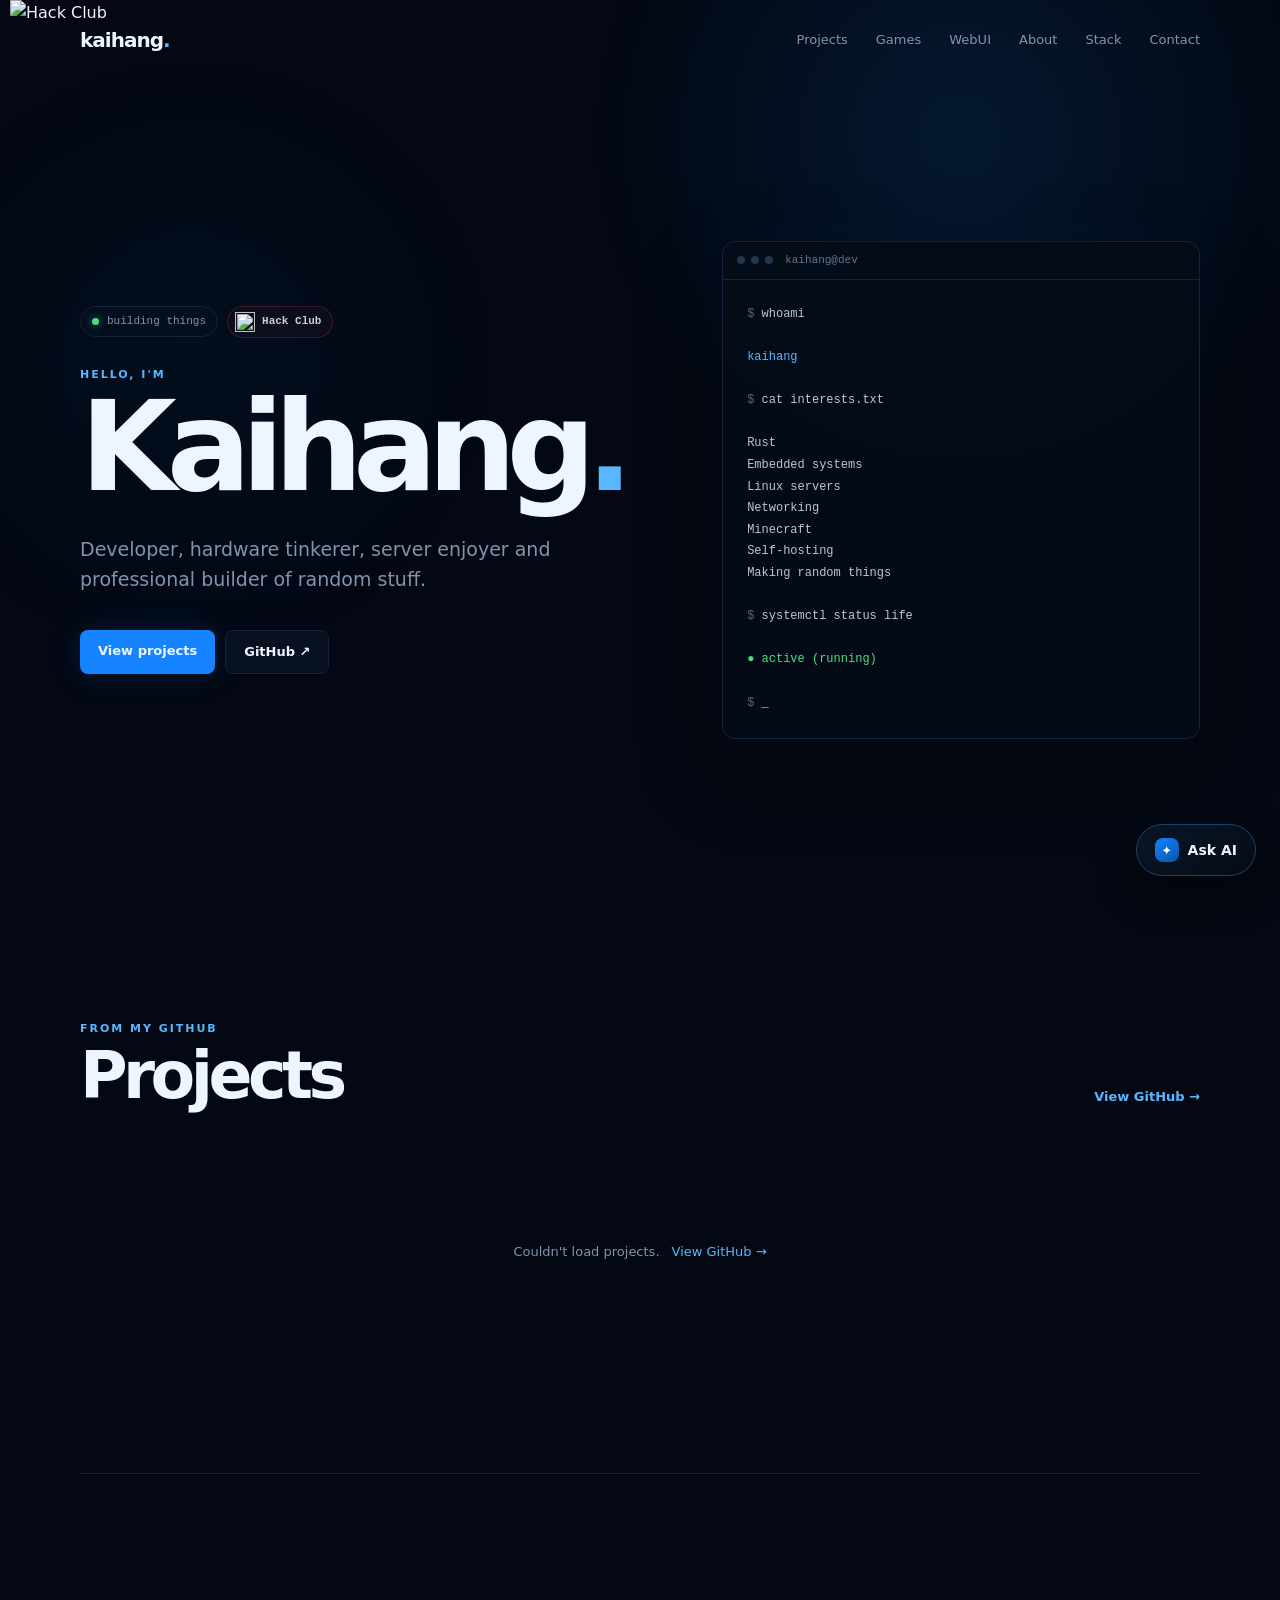
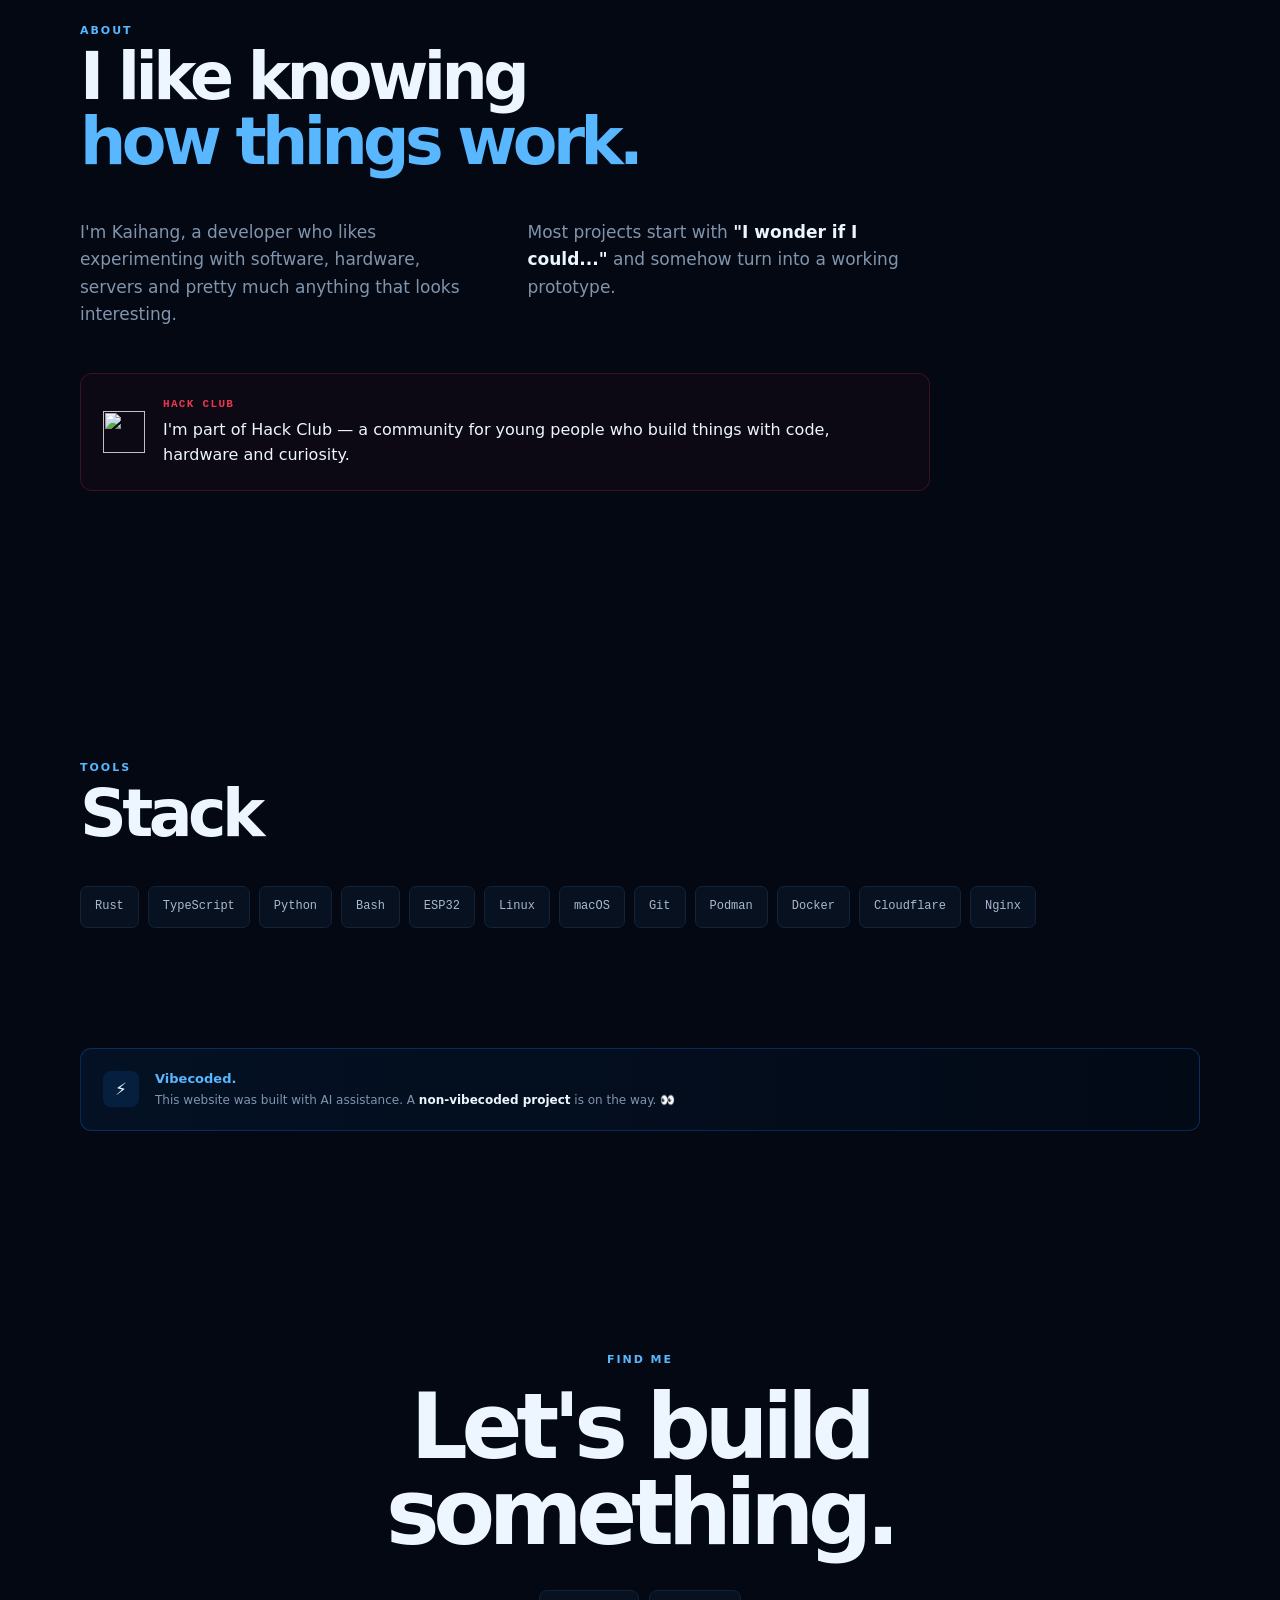
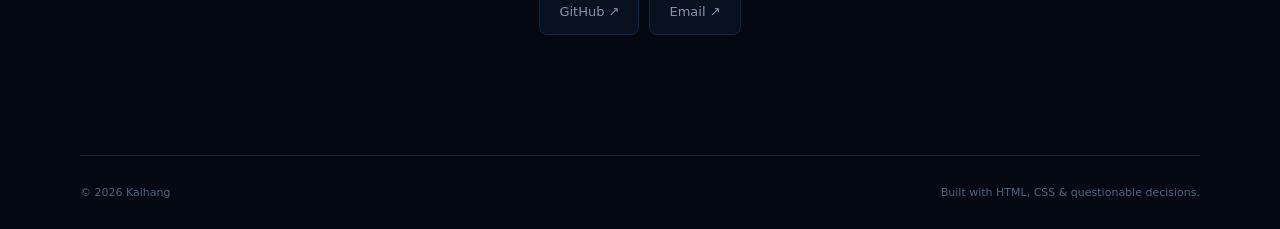
==== commit a87d1518: "Add a browser games arcade Eight small, self-contained games under /games — Snake, 2048, Minesweeper" ====
--- a/index.html
+++ b/index.html
@@ -57,8 +57,8 @@
                 Projects
             </a>
 
-            <a href="omnivm/">
-                Game
+            <a href="games/">
+                Games
             </a>
 
             <a href="webui/">
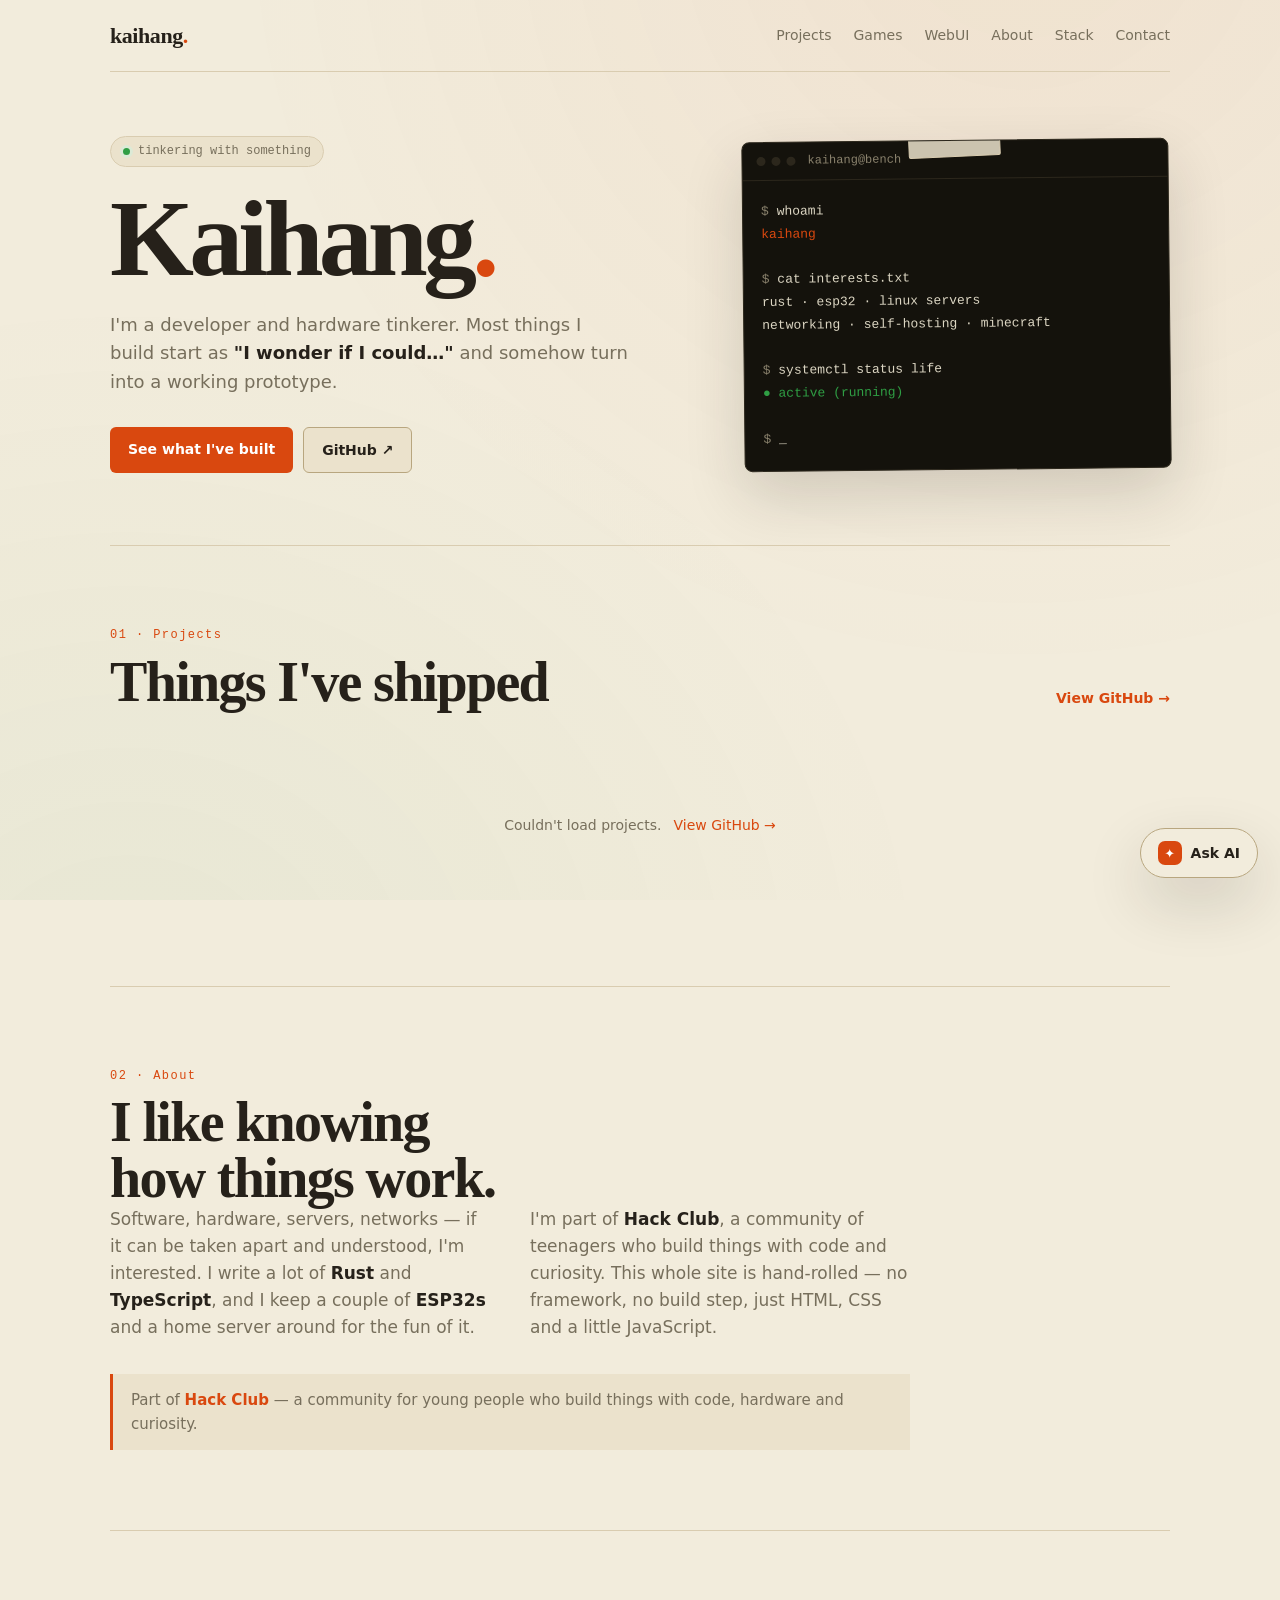
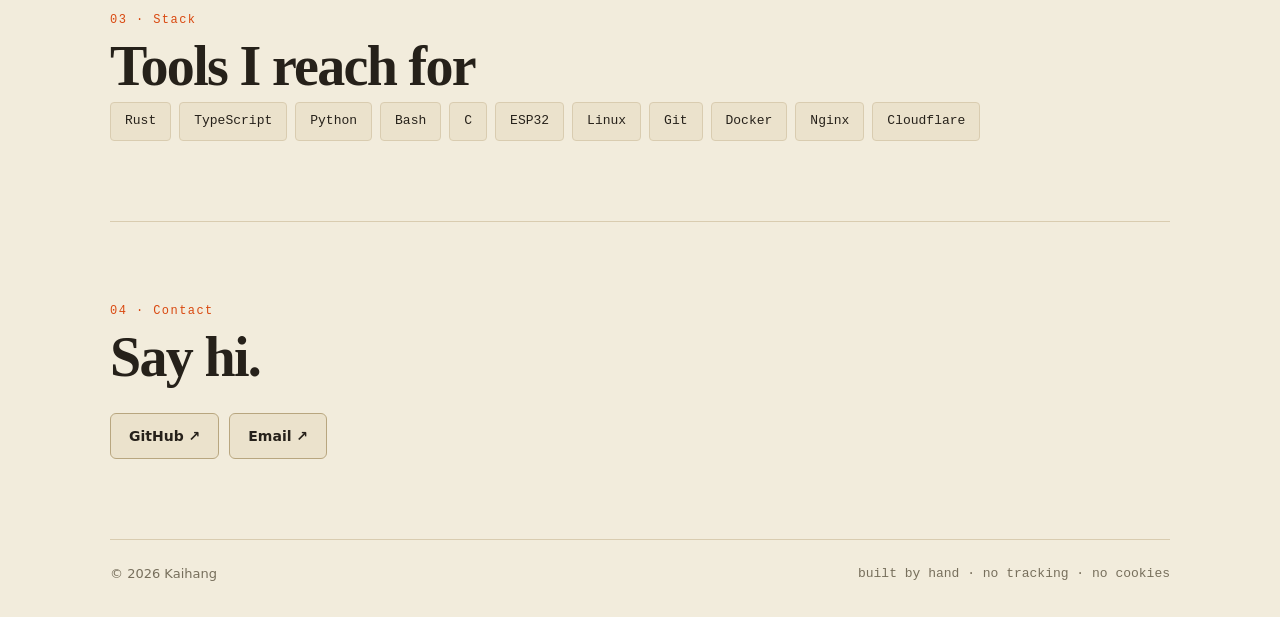
==== commit 8f3a68ea: "Rewrite the whole site with a warm, hand-made look Replace the dark blue-terminal aesthetic with pap" ====
--- a/index.html
+++ b/index.html
@@ -2,475 +2,157 @@
 <html lang="en">
 <head>
     <meta charset="UTF-8">
-
-    <meta
-        name="viewport"
-        content="width=device-width, initial-scale=1.0"
-    >
-
-    <meta
-        name="description"
-        content="Kaihang — developer, hardware tinkerer, and professional builder of random things."
-    >
-
-    <meta
-        name="theme-color"
-        content="#030812"
-    >
-
-    <title>Some Guy</title>
-
+    <meta name="viewport" content="width=device-width, initial-scale=1.0">
+    <meta name="description" content="Kaihang — developer, hardware tinkerer, and Hack Club member.">
+    <meta name="theme-color" content="#f2ecdc">
+    <title>Kaihang</title>
     <link rel="stylesheet" href="style.css">
     <link rel="stylesheet" href="chat.css">
 </head>
-
 <body>
-
-    <!--
-        Official Hack Club banner.
-        Source:
-        https://hackclub.com/brand
-    -->
-
-    <a href="https://hackclub.com/"><img style="position: absolute; top: 0; left: 10px; border: 0; width: 256px; z-index: 999;" src="https://assets.hackclub.com/flag-orpheus-top.svg" alt="Hack Club"/></a>
-
-    <!-- Background -->
 
     <div class="background" aria-hidden="true"></div>
 
-
-    <!-- Navigation -->
-
     <header class="nav">
-
-        <a
-            href="#"
-            class="logo"
-            aria-label="Kaihang home"
-        >
-            kaihang<span>.</span>
-        </a>
-
+        <a href="#" class="logo" aria-label="Kaihang home">kaihang<span>.</span></a>
         <nav aria-label="Main navigation">
-
-            <a href="#projects">
-                Projects
-            </a>
-
-            <a href="games/">
-                Games
-            </a>
-
-            <a href="webui/">
-                WebUI
-            </a>
-
-            <a href="#about">
-                About
-            </a>
-
-            <a href="#stack">
-                Stack
-            </a>
-
-            <a href="#contact">
-                Contact
-            </a>
-
+            <a href="#projects">Projects</a>
+            <a href="games/">Games</a>
+            <a href="webui/">WebUI</a>
+            <a href="#about">About</a>
+            <a href="#stack">Stack</a>
+            <a href="#contact">Contact</a>
         </nav>
-
     </header>
-
 
     <main>
 
-        <!-- HERO -->
-
         <section class="hero">
-
             <div class="hero-text">
-
                 <div class="status-row">
-
                     <div class="status">
-                        <span
-                            class="status-dot"
-                            aria-hidden="true"
-                        ></span>
-
-                        building things
+                        <span class="status-dot" aria-hidden="true"></span>
+                        tinkering with something
                     </div>
-
-                    <a
-                        class="hackclub-badge"
-                        href="https://hackclub.com/"
-                        target="_blank"
-                        rel="noopener noreferrer"
-                    >
-                        <img
-                            src="https://assets.hackclub.com/icon-rounded.svg"
-                            alt=""
-                        >
-
-                        Hack Club
-                    </a>
-
                 </div>
 
+                <h1>Kaihang<span>.</span></h1>
 
-                <p class="eyebrow">
-                    HELLO, I'M
+                <p class="subtitle">
+                    I'm a developer and hardware tinkerer. Most things I
+                    build start as <strong>"I wonder if I could…"</strong>
+                    and somehow turn into a working prototype.
                 </p>
 
-
-                <h1>
-                    Kaihang<span>.</span>
-                </h1>
-
-
-                <p class="subtitle">
-                    Developer, hardware tinkerer,
-                    server enjoyer and professional
-                    builder of random stuff.
-                </p>
-
-
                 <div class="buttons">
-
-                    <a
-                        href="#projects"
-                        class="button primary"
-                    >
-                        View projects
-                    </a>
-
-                    <a
-                        href="https://github.com/gnahiak2"
-                        target="_blank"
-                        rel="noopener noreferrer"
-                        class="button secondary"
-                    >
-                        GitHub ↗
-                    </a>
-
+                    <a href="#projects" class="button primary">See what I've built</a>
+                    <a href="https://github.com/gnahiak2" target="_blank" rel="noopener noreferrer" class="button secondary">GitHub ↗</a>
                 </div>
-
             </div>
 
-
-            <!-- Terminal -->
-
-            <div
-                class="terminal"
-                aria-label="Terminal showing Kaihang's interests"
-            >
-
+            <div class="terminal" aria-label="Terminal showing Kaihang's interests">
                 <div class="terminal-bar">
-
-                    <div
-                        class="terminal-dots"
-                        aria-hidden="true"
-                    >
-                        <i></i>
-                        <i></i>
-                        <i></i>
-                    </div>
-
-                    <span>
-                        kaihang@dev
-                    </span>
-
+                    <div class="terminal-dots" aria-hidden="true"><i></i><i></i><i></i></div>
+                    <span>kaihang@bench</span>
                 </div>
-
-
                 <div class="terminal-body">
-
 <pre><span class="dim">$</span> whoami
-
 <span class="blue">kaihang</span>
 
 <span class="dim">$</span> cat interests.txt
-
-Rust
-Embedded systems
-Linux servers
-Networking
-Minecraft
-Self-hosting
-Making random things
+rust · esp32 · linux servers
+networking · self-hosting · minecraft
 
 <span class="dim">$</span> systemctl status life
-
 <span class="green">● active (running)</span>
 
 <span class="dim">$</span> _</pre>
+                </div>
+            </div>
+        </section>
 
+        <section id="projects" class="section">
+            <div class="section-header">
+                <div>
+                    <span class="section-no">01 · Projects</span>
+                    <h2>Things I've shipped</h2>
                 </div>
-
+                <a href="https://github.com/gnahiak2" target="_blank" rel="noopener noreferrer" class="view-all">View GitHub →</a>
             </div>
 
+            <div id="projects-grid" class="projects-grid" aria-live="polite">
+                <div class="loading">
+                    <div class="loader" aria-hidden="true"></div>
+                    Pulling repos from GitHub…
+                </div>
+            </div>
         </section>
 
+        <section id="about" class="section">
+            <span class="section-no">02 · About</span>
+            <h2>I like knowing<br>how things work.</h2>
 
-        <!-- PROJECTS -->
-
-        <section
-            id="projects"
-            class="section"
-        >
-
-            <div class="section-header">
-
-                <div>
-
-                    <p class="eyebrow">
-                        FROM MY GITHUB
-                    </p>
-
-                    <h2>
-                        Projects
-                    </h2>
-
-                </div>
-
-
-                <a
-                    href="https://github.com/gnahiak2"
-                    target="_blank"
-                    rel="noopener noreferrer"
-                    class="view-all"
-                >
-                    View GitHub →
-                </a>
-
+            <div class="about-text">
+                <p>
+                    Software, hardware, servers, networks — if it can be
+                    taken apart and understood, I'm interested. I write a
+                    lot of <strong>Rust</strong> and <strong>TypeScript</strong>,
+                    and I keep a couple of <strong>ESP32s</strong> and a
+                    home server around for the fun of it.
+                </p>
+                <p>
+                    I'm part of <strong>Hack Club</strong>, a community of
+                    teenagers who build things with code and curiosity.
+                    This whole site is hand-rolled — no framework, no
+                    build step, just HTML, CSS and a little JavaScript.
+                </p>
             </div>
 
-
-            <div
-                id="projects-grid"
-                class="projects-grid"
-                aria-live="polite"
-            >
-
-                <div class="loading">
-
-                    <div
-                        class="loader"
-                        aria-hidden="true"
-                    ></div>
-
-                    Loading projects...
-
-                </div>
-
-            </div>
-
+            <p class="hackclub-note">
+                Part of <a href="https://hackclub.com/" target="_blank" rel="noopener noreferrer">Hack Club</a> —
+                a community for young people who build things with code,
+                hardware and curiosity.
+            </p>
         </section>
 
-
-        <!-- ABOUT -->
-
-        <section
-            id="about"
-            class="section about"
-        >
-
-            <p class="eyebrow">
-                ABOUT
-            </p>
-
-
-            <h2>
-                I like knowing<br>
-                <span>how things work.</span>
-            </h2>
-
-
-            <div class="about-text">
-
-                <p>
-                    I'm Kaihang, a developer who likes
-                    experimenting with software, hardware,
-                    servers and pretty much anything that
-                    looks interesting.
-                </p>
-
-
-                <p>
-                    Most projects start with
-                    <strong>"I wonder if I could..."</strong>
-                    and somehow turn into a working prototype.
-                </p>
-
-            </div>
-
-
-            <!-- Hack Club -->
-
-            <a
-                href="https://hackclub.com/"
-                target="_blank"
-                rel="noopener noreferrer"
-                class="hackclub-about"
-            >
-
-                <img
-                    src="https://assets.hackclub.com/icon-rounded.svg"
-                    alt=""
-                >
-
-                <div>
-
-                    <p class="hackclub-label">
-                        HACK CLUB
-                    </p>
-
-                    <p>
-                        I'm part of Hack Club — a community
-                        for young people who build things
-                        with code, hardware and curiosity.
-                    </p>
-
-                </div>
-
-            </a>
-
-        </section>
-
-
-        <!-- STACK -->
-
-        <section
-            id="stack"
-            class="section"
-        >
-
-            <p class="eyebrow">
-                TOOLS
-            </p>
-
-            <h2>
-                Stack
-            </h2>
-
+        <section id="stack" class="section">
+            <span class="section-no">03 · Stack</span>
+            <h2>Tools I reach for</h2>
 
             <div class="stack">
-
                 <span>Rust</span>
                 <span>TypeScript</span>
                 <span>Python</span>
                 <span>Bash</span>
+                <span>C</span>
                 <span>ESP32</span>
                 <span>Linux</span>
-                <span>macOS</span>
                 <span>Git</span>
-                <span>Podman</span>
                 <span>Docker</span>
+                <span>Nginx</span>
                 <span>Cloudflare</span>
-                <span>Nginx</span>
-
             </div>
-
         </section>
 
-
-        <!-- VIBECODE -->
-
-        <section class="vibe">
-
-            <div
-                class="vibe-icon"
-                aria-hidden="true"
-            >
-                ⚡
-            </div>
-
-
-            <div>
-
-                <p class="vibe-title">
-                    Vibecoded.
-                </p>
-
-                <p class="vibe-text">
-                    This website was built with AI assistance.
-                    A <strong>non-vibecoded project</strong>
-                    is on the way. 👀
-                </p>
-
-            </div>
-
-        </section>
-
-
-        <!-- CONTACT -->
-
-        <section
-            id="contact"
-            class="section contact"
-        >
-
-            <p class="eyebrow">
-                FIND ME
-            </p>
-
-
-            <h2>
-                Let's build<br>
-                something.
-            </h2>
-
+        <section id="contact" class="section">
+            <span class="section-no">04 · Contact</span>
+            <h2>Say hi.</h2>
 
             <div class="contact-links">
-
-                <a
-                    href="https://github.com/gnahiak2"
-                    target="_blank"
-                    rel="noopener noreferrer"
-                >
-                    GitHub ↗
-                </a>
-
-                <a href="mailto:hello@gnahiak2.dev">
-                    Email ↗
-                </a>
-
+                <a href="https://github.com/gnahiak2" target="_blank" rel="noopener noreferrer">GitHub ↗</a>
+                <a href="mailto:hello@gnahiak2.dev">Email ↗</a>
             </div>
-
         </section>
 
     </main>
 
-
-    <!-- FOOTER -->
-
     <footer>
-
-        <span>
-            © <span id="year"></span> Kaihang
-        </span>
-
-        <span>
-            Built with HTML, CSS & questionable decisions.
-        </span>
-
+        <span>© <span id="year"></span> Kaihang</span>
+        <span class="mono">built by hand · no tracking · no cookies</span>
     </footer>
 
-
-    <script
-        src="script.js"
-        defer
-    ></script>
-
-    <script
-        src="ai.js"
-        defer
-    ></script>
-
-    <script
-        src="chat.js"
-        defer
-    ></script>
-
+    <script src="script.js" defer></script>
+    <script src="ai.js" defer></script>
+    <script src="chat.js" defer></script>
 </body>
 </html>
--- a/style.css
+++ b/style.css
@@ -1,1274 +1,490 @@
+/* ============================================================
+   kaihang.dev — "bench notes"
+   Warm paper, ink, one hot signal colour. Dark phosphor is
+   reserved for the actual machines (terminals, game boards).
+   ============================================================ */
+
 :root {
-    --background: #030812;
-
-    --surface: #07111f;
-    --surface-2: #0a1728;
-
-    --border: #12243a;
-    --border-hover: #1c4268;
-
-    --text: #edf6ff;
-    --muted: #8095ad;
-
-    --blue: #1683ff;
-    --blue-light: #58b7ff;
-    --blue-dark: #0756a8;
-
-    --green: #4ade80;
-
-    --hackclub-red: #ec3750;
-
-    --max-width: 1120px;
-}
-
-
-/* RESET */
-
-* {
-    box-sizing: border-box;
-    margin: 0;
-    padding: 0;
-}
-
-
-html {
-    scroll-behavior: smooth;
-}
-
+    --paper: #f2ecdc;
+    --paper-2: #ebe2cc;
+    --paper-3: #e3d7b9;
+
+    --ink: #26211a;
+    --muted: #776f5c;
+
+    --line: #d9ccb0;
+    --line-strong: #b8a67f;
+
+    --accent: #d9480f;
+    --accent-strong: #b63a0a;
+    --accent-soft: #f3d3bc;
+
+    --green: #2f9e44;
+    --green-soft: #dcead6;
+    --red: #d6332f;
+    --red-soft: #f2d6d2;
+
+    --screen: #14120c;
+    --screen-2: #1c1912;
+    --screen-line: #2c271c;
+    --screen-text: #dcd6c3;
+    --screen-dim: #8a826d;
+
+    --serif: "Iowan Old Style", "Palatino Linotype", Palatino, Georgia, "Times New Roman", serif;
+    --sans: system-ui, -apple-system, "Segoe UI", Roboto, Helvetica, Arial, sans-serif;
+    --mono: ui-monospace, "SF Mono", "Cascadia Mono", Menlo, Consolas, monospace;
+
+    --max-width: 1060px;
+
+    --shadow: 0 1px 2px rgba(38, 33, 26, .05), 0 6px 20px rgba(38, 33, 26, .07);
+    --shadow-lg: 0 24px 60px rgba(38, 33, 26, .16);
+}
+
+/* ---------- reset ---------- */
+
+*, *::before, *::after { box-sizing: border-box; margin: 0; padding: 0; }
+
+html { scroll-behavior: smooth; }
 
 body {
     min-height: 100vh;
-
-    background: var(--background);
-
-    color: var(--text);
-
-    font-family:
-        Inter,
-        ui-sans-serif,
-        system-ui,
-        -apple-system,
-        BlinkMacSystemFont,
-        "Segoe UI",
-        sans-serif;
-
+    background: var(--paper);
+    color: var(--ink);
+    font-family: var(--sans);
+    font-size: 16px;
     line-height: 1.6;
-}
-
-
-a {
-    color: inherit;
-    text-decoration: none;
-}
-
-
-img {
-    max-width: 100%;
-}
-
-
-/* BACKGROUND */
-
+    -webkit-font-smoothing: antialiased;
+}
+
+a { color: inherit; text-decoration: none; }
+
+img { max-width: 100%; display: block; }
+
+::selection { background: var(--accent-soft); color: var(--ink); }
+
+:focus-visible {
+    outline: 2px solid var(--accent);
+    outline-offset: 2px;
+    border-radius: 2px;
+}
+
+/* A faint paper grain so the page does not feel like a flat hex. */
 .background {
     position: fixed;
-
     inset: 0;
-
+    z-index: -1;
     pointer-events: none;
-
-    z-index: -1;
-
     background:
-        radial-gradient(
-            circle at 75% 15%,
-            rgba(22, 131, 255, 0.13),
-            transparent 30%
-        ),
-        radial-gradient(
-            circle at 15% 40%,
-            rgba(0, 90, 180, 0.08),
-            transparent 25%
-        );
-}
-
-
-/* HACK CLUB CORNER */
-
-.hackclub-corner {
-    position: fixed;
-
-    top: 0;
-    left: 10px;
-
-    width: 256px;
-
-    border: 0;
-
-    z-index: 999;
-
-    display: block;
-
-    transition:
-        transform 180ms ease,
-        filter 180ms ease;
-}
-
-
-.hackclub-corner img {
-    display: block;
-
-    width: 100%;
-    height: auto;
-}
-
-
-.hackclub-corner:hover {
-    transform: translateY(3px);
-
-    filter: brightness(1.08);
-}
-
-
-/* NAV */
+        radial-gradient(ellipse at 80% -10%, rgba(217, 72, 15, .06), transparent 55%),
+        radial-gradient(ellipse at 10% 110%, rgba(47, 158, 68, .05), transparent 50%);
+}
+
+/* ---------- nav ---------- */
 
 .nav {
-    width:
-        min(
-            var(--max-width),
-            calc(100% - 40px)
-        );
-
-    height: 80px;
-
+    width: min(var(--max-width), calc(100% - 40px));
+    height: 72px;
     margin: auto;
-
-    display: flex;
-
+    display: flex;
     align-items: center;
     justify-content: space-between;
-}
-
+    gap: 16px;
+    border-bottom: 1px solid var(--line);
+}
 
 .logo {
-    font-size: 20px;
-
-    font-weight: 750;
-
-    letter-spacing: -0.05em;
-}
-
-
-.logo span,
-.hero h1 span {
-    color: var(--blue-light);
-}
-
-
-.nav nav {
-    display: flex;
-
-    gap: 28px;
-}
-
+    font-family: var(--serif);
+    font-size: 22px;
+    font-weight: 700;
+    letter-spacing: -.02em;
+}
+.logo span { color: var(--accent); }
+
+.nav nav { display: flex; gap: 22px; }
 
 .nav nav a {
     color: var(--muted);
-
-    font-size: 13px;
-
-    transition:
-        color 180ms ease,
-        transform 180ms ease;
-}
-
-
-.nav nav a:hover {
-    color: var(--text);
-
-    transform: translateY(-1px);
-}
-
-
-/* HERO */
+    font-size: 14px;
+    transition: color .15s ease;
+}
+.nav nav a:hover { color: var(--accent); }
+
+/* ---------- hero ---------- */
 
 .hero {
-    width:
-        min(
-            var(--max-width),
-            calc(100% - 40px)
-        );
-
-    min-height:
-        calc(100vh - 80px);
-
+    width: min(var(--max-width), calc(100% - 40px));
     margin: auto;
-
+    padding: 64px 0 72px;
     display: grid;
-
-    grid-template-columns:
-        1fr
-        0.85fr;
-
-    align-items: center;
-
-    gap: 80px;
-}
-
+    grid-template-columns: 1.15fr .85fr;
+    gap: 56px;
+    align-items: center;
+}
+
+.hero-text { min-width: 0; }
+
+.eyebrow {
+    color: var(--accent);
+    font-family: var(--mono);
+    font-size: 12px;
+    font-weight: 600;
+    letter-spacing: .14em;
+    text-transform: uppercase;
+}
 
 .status-row {
     display: flex;
-
-    align-items: center;
-
+    align-items: center;
     flex-wrap: wrap;
-
-    gap: 9px;
-}
-
+    gap: 10px;
+    margin-bottom: 22px;
+}
 
 .status {
     display: inline-flex;
-
-    align-items: center;
-
+    align-items: center;
     gap: 8px;
-
-    padding:
-        6px 11px;
-
-    border:
-        1px solid var(--border);
-
+    padding: 5px 12px;
+    border: 1px solid var(--line);
     border-radius: 999px;
-
-    background:
-        rgba(7, 17, 31, 0.7);
-
-    color: var(--muted);
-
-    font-family: monospace;
-
-    font-size: 11px;
-}
-
+    background: var(--paper-2);
+    color: var(--muted);
+    font-family: var(--mono);
+    font-size: 12px;
+}
 
 .status-dot {
     width: 7px;
     height: 7px;
-
-    flex-shrink: 0;
-
     border-radius: 50%;
-
     background: var(--green);
-
-    box-shadow:
-        0 0 10px
-        rgba(74, 222, 128, 0.6);
-}
-
-
-/* SMALL HACK CLUB BADGE */
-
-.hackclub-badge {
-    display: inline-flex;
-
-    align-items: center;
-
-    gap: 7px;
-
-    padding:
-        5px 11px
-        5px 7px;
-
-    border:
-        1px solid
-        rgba(236, 55, 80, 0.25);
-
-    border-radius: 999px;
-
-    background:
-        rgba(236, 55, 80, 0.05);
-
-    color: #c3d0df;
-
-    font-family: monospace;
-
-    font-size: 11px;
-
-    font-weight: 600;
-
-    transition:
-        transform 180ms ease,
-        border-color 180ms ease,
-        background 180ms ease;
-}
-
-
-.hackclub-badge img {
-    width: 20px;
-    height: 20px;
-
-    display: block;
-}
-
-
-.hackclub-badge:hover {
-    transform: translateY(-2px);
-
-    border-color:
-        rgba(236, 55, 80, 0.5);
-
-    background:
-        rgba(236, 55, 80, 0.1);
-}
-
-
-/* HERO TEXT */
-
-.eyebrow {
-    margin-top: 28px;
-
-    color: var(--blue-light);
-
-    font-size: 11px;
-
-    font-weight: 800;
-
-    letter-spacing: 0.18em;
-}
-
+    box-shadow: 0 0 0 3px var(--green-soft);
+    animation: pulse 2.4s ease-in-out infinite;
+}
+
+@keyframes pulse {
+    0%, 100% { opacity: 1; }
+    50% { opacity: .35; }
+}
 
 .hero h1 {
-    margin-top: 8px;
-
-    font-size:
-        clamp(
-            70px,
-            11vw,
-            125px
-        );
-
-    line-height: 0.9;
-
-    letter-spacing: -0.08em;
-}
-
+    font-family: var(--serif);
+    font-size: clamp(56px, 9vw, 108px);
+    line-height: .92;
+    letter-spacing: -.045em;
+    font-weight: 700;
+}
+.hero h1 span { color: var(--accent); }
 
 .subtitle {
     max-width: 520px;
-
+    margin-top: 22px;
+    color: var(--muted);
+    font-size: 18px;
+}
+
+.subtitle strong { color: var(--ink); font-weight: 600; }
+
+.buttons {
+    display: flex;
+    flex-wrap: wrap;
+    gap: 10px;
     margin-top: 30px;
-
-    color: var(--muted);
-
-    font-size: 19px;
-}
-
-
-.buttons {
-    display: flex;
-
-    gap: 10px;
-
-    margin-top: 35px;
-}
-
+}
 
 .button {
-    padding:
-        11px 18px;
-
+    display: inline-block;
+    padding: 11px 18px;
+    border-radius: 6px;
+    font-size: 14px;
+    font-weight: 600;
+    transition: transform .15s ease, background .15s ease, border-color .15s ease;
+}
+.button:hover { transform: translateY(-1px); }
+
+.button.primary { background: var(--accent); color: #fff; }
+.button.primary:hover { background: var(--accent-strong); }
+
+.button.secondary {
+    border: 1px solid var(--line-strong);
+    background: var(--paper-2);
+    color: var(--ink);
+}
+.button.secondary:hover { border-color: var(--accent); }
+
+/* ---------- terminal (the phosphor screen) ---------- */
+
+.terminal {
+    position: relative;
+    overflow: hidden;
+    border: 1px solid var(--screen-line);
     border-radius: 8px;
-
+    background: var(--screen);
+    box-shadow: var(--shadow-lg);
+    transform: rotate(-.6deg);
+    font-family: var(--mono);
+}
+
+/* a little masking-tape tab so it reads as taped to the bench */
+.terminal::before {
+    content: "";
+    position: absolute;
+    top: -10px;
+    left: 50%;
+    transform: translateX(-50%) rotate(-2deg);
+    width: 92px;
+    height: 26px;
+    background: rgba(235, 226, 204, .85);
+    border: 1px solid var(--line);
+    border-radius: 2px;
+    z-index: 2;
+}
+
+.terminal-bar {
+    display: flex;
+    align-items: center;
+    gap: 12px;
+    height: 38px;
+    padding: 0 14px;
+    border-bottom: 1px solid var(--screen-line);
+    color: var(--screen-dim);
+    font-size: 12px;
+}
+
+.terminal-dots { display: flex; gap: 6px; }
+.terminal-dots i { width: 9px; height: 9px; border-radius: 50%; background: var(--screen-line); }
+
+.terminal-body { padding: 20px 18px; }
+
+.terminal pre {
+    color: var(--screen-text);
+    font-family: var(--mono);
     font-size: 13px;
-
+    line-height: 1.75;
+    white-space: pre-wrap;
+}
+
+.dim { color: var(--screen-dim); }
+.blue { color: var(--accent); }
+.green { color: var(--green); }
+
+/* ---------- sections ---------- */
+
+.section {
+    width: min(var(--max-width), calc(100% - 40px));
+    margin: auto;
+    padding: 80px 0;
+    border-top: 1px solid var(--line);
+}
+
+.section-header {
+    display: flex;
+    align-items: flex-end;
+    justify-content: space-between;
+    gap: 16px;
+    margin-bottom: 36px;
+}
+
+.section-no {
+    display: block;
+    color: var(--accent);
+    font-family: var(--mono);
+    font-size: 12px;
+    letter-spacing: .12em;
+    margin-bottom: 8px;
+}
+
+.section h2 {
+    font-family: var(--serif);
+    font-size: clamp(36px, 5vw, 56px);
+    line-height: 1;
+    letter-spacing: -.03em;
     font-weight: 700;
-
-    transition:
-        transform 180ms ease,
-        border-color 180ms ease,
-        background 180ms ease;
-}
-
-
-.button:hover {
-    transform: translateY(-2px);
-}
-
-
-.primary {
-    background: var(--blue);
-
-    box-shadow:
-        0 0 30px
-        rgba(22, 131, 255, 0.18);
-}
-
-
-.primary:hover {
-    background: #3194ff;
-}
-
-
-.secondary {
-    border:
-        1px solid var(--border);
-
-    background: var(--surface);
-}
-
-
-.secondary:hover {
-    border-color:
-        var(--border-hover);
-}
-
-
-/* TERMINAL */
-
-.terminal {
-    overflow: hidden;
-
-    border:
-        1px solid var(--border);
-
-    border-radius: 13px;
-
-    background:
-        rgba(5, 13, 24, 0.9);
-
-    box-shadow:
-        0 30px 80px
-        rgba(0, 0, 0, 0.35),
-
-        0 0 60px
-        rgba(22, 131, 255, 0.05);
-
-    animation:
-        floating 5s ease-in-out infinite;
-}
-
-
-.terminal-bar {
-    height: 38px;
-
-    padding:
-        0 14px;
-
-    display: flex;
-
-    align-items: center;
-
-    gap: 12px;
-
-    border-bottom:
-        1px solid var(--border);
-
-    color: #60758d;
-
-    font-family: monospace;
-
-    font-size: 11px;
-}
-
-
-.terminal-dots {
-    display: flex;
-
-    gap: 6px;
-}
-
-
-.terminal-dots i {
-    width: 8px;
-    height: 8px;
-
-    border-radius: 50%;
-
-    background: #23364c;
-}
-
-
-.terminal-body {
-    padding: 24px;
-}
-
-
-.terminal pre {
-    color: #b8c8da;
-
-    font-family:
-        "SFMono-Regular",
-        Consolas,
-        monospace;
-
-    font-size: 12px;
-
-    line-height: 1.8;
-}
-
-
-.dim {
-    color: #53677c;
-}
-
-
-.blue {
-    color: var(--blue-light);
-}
-
-
-.green {
-    color: var(--green);
-}
-
-
-.red {
-    color: #ff6b6b;
-}
-
-
-@keyframes floating {
-
-    0%,
-    100% {
-        transform:
-            translateY(0);
-    }
-
-    50% {
-        transform:
-            translateY(-8px);
-    }
-}
-
-
-/* SECTIONS */
-
-.section {
-    width:
-        min(
-            var(--max-width),
-            calc(100% - 40px)
-        );
-
-    margin: auto;
-
-    padding:
-        120px 0;
-}
-
-
-.section-header {
-    display: flex;
-
-    align-items: end;
-
-    justify-content:
-        space-between;
-}
-
-
-.section-header .eyebrow {
-    margin-top: 0;
-}
-
-
-.section h2 {
-    margin-top: 5px;
-
-    font-size:
-        clamp(
-            42px,
-            6vw,
-            65px
-        );
-
-    line-height: 1;
-
-    letter-spacing: -0.07em;
-}
-
+}
 
 .view-all {
-    color: var(--blue-light);
-
-    font-size: 13px;
-
-    font-weight: 700;
-}
-
-
-/* PROJECTS */
+    color: var(--accent);
+    font-size: 14px;
+    font-weight: 600;
+    white-space: nowrap;
+}
+.view-all:hover { text-decoration: underline; }
+
+/* ---------- projects ---------- */
 
 .projects-grid {
     display: grid;
-
-    grid-template-columns:
-        repeat(2, 1fr);
-
+    grid-template-columns: repeat(2, 1fr);
     gap: 14px;
-
-    margin-top: 45px;
-}
-
+}
 
 .project {
     position: relative;
-
-    min-height: 270px;
-
-    padding: 27px;
-
-    overflow: hidden;
-
-    border:
-        1px solid var(--border);
-
-    border-radius: 13px;
-
-    background:
-        linear-gradient(
-            145deg,
-            rgba(10, 23, 40, 0.9),
-            rgba(5, 12, 22, 0.9)
-        );
-
-    transition:
-        transform 250ms ease,
-        border-color 250ms ease,
-        box-shadow 250ms ease;
-}
-
-
-.project::before {
-    content: "";
-
-    position: absolute;
-
-    inset: 0;
-
-    border-radius: inherit;
-
-    background:
-        radial-gradient(
-            circle at 90% 0%,
-            rgba(22, 131, 255, 0.1),
-            transparent 40%
-        );
-
-    opacity: 0;
-
-    transition:
-        opacity 250ms ease;
-
-    pointer-events: none;
-}
-
-
+    min-height: 190px;
+    padding: 20px 22px;
+    border: 1px solid var(--line);
+    border-radius: 6px;
+    background: var(--paper-2);
+    transition: transform .18s ease, border-color .18s ease, box-shadow .18s ease;
+}
 .project:hover {
-    transform:
-        translateY(-5px);
-
-    border-color:
-        var(--border-hover);
-
-    box-shadow:
-        0 20px 50px
-        rgba(0, 0, 0, 0.25);
-}
-
-
-.project:hover::before {
-    opacity: 1;
-}
-
+    transform: translateY(-3px);
+    border-color: var(--line-strong);
+    box-shadow: var(--shadow);
+}
 
 .project-name {
-    position: relative;
-
-    color: var(--text);
-
-    font-family: monospace;
-
-    font-size: 21px;
-
+    font-family: var(--mono);
+    font-size: 18px;
     font-weight: 700;
-}
-
+    color: var(--ink);
+}
+.project-name:hover { color: var(--accent); }
 
 .project-description {
-    position: relative;
-
-    max-width: 500px;
-
-    margin-top: 12px;
-
-    color: var(--muted);
-
-    font-size: 13px;
-}
-
+    margin-top: 10px;
+    color: var(--muted);
+    font-size: 14px;
+}
 
 .project-meta {
     position: absolute;
-
-    left: 27px;
-    bottom: 27px;
-
-    display: flex;
-
-    align-items: center;
-
+    left: 22px;
+    bottom: 18px;
+    display: flex;
+    align-items: center;
     gap: 12px;
-
-    color: #63788f;
-
-    font-family: monospace;
-
-    font-size: 11px;
-}
-
-
-.language {
-    display: flex;
-
-    align-items: center;
-
-    gap: 6px;
-}
-
-
-.language-dot {
-    width: 7px;
-    height: 7px;
-
-    border-radius: 50%;
-
-    background:
-        var(--blue-light);
-}
-
+    color: var(--muted);
+    font-family: var(--mono);
+    font-size: 12px;
+}
+
+.language { display: flex; align-items: center; gap: 6px; }
+.language-dot { width: 8px; height: 8px; border-radius: 50%; background: var(--accent); }
 
 .project-arrow {
     position: absolute;
-
-    right: 27px;
-    bottom: 25px;
-
-    color: var(--blue-light);
-
+    right: 22px;
+    bottom: 18px;
+    color: var(--accent);
     font-size: 18px;
 }
 
-
-/* LOADING */
-
 .loading {
-    grid-column:
-        1 / -1;
-
-    min-height: 200px;
-
-    display: flex;
-
-    align-items: center;
-
+    grid-column: 1 / -1;
+    min-height: 160px;
+    display: flex;
+    align-items: center;
     justify-content: center;
-
     gap: 12px;
-
-    color: var(--muted);
-
-    font-size: 13px;
-}
-
+    color: var(--muted);
+    font-size: 14px;
+}
 
 .loader {
     width: 16px;
     height: 16px;
-
-    border:
-        2px solid var(--border);
-
-    border-top-color:
-        var(--blue);
-
+    border: 2px solid var(--line);
+    border-top-color: var(--accent);
     border-radius: 50%;
-
-    animation:
-        spin 800ms linear infinite;
-}
-
-
-@keyframes spin {
-
-    to {
-        transform:
-            rotate(360deg);
-    }
-
-}
-
-
-/* ABOUT */
-
-.about {
-    border-top:
-        1px solid var(--border);
-}
-
-
-.about h2 span {
-    color: var(--blue-light);
-}
-
+    animation: spin .8s linear infinite;
+}
+@keyframes spin { to { transform: rotate(360deg); } }
+
+/* ---------- about ---------- */
 
 .about-text {
-    max-width: 850px;
-
-    margin-top: 45px;
-
+    max-width: 800px;
     display: grid;
-
-    grid-template-columns:
-        1fr 1fr;
-
-    gap: 45px;
-}
-
-
-.about-text p {
-    color: var(--muted);
-
-    font-size: 17px;
-}
-
-
-.about-text strong {
-    color: var(--text);
-}
-
-
-/* HACK CLUB ABOUT */
-
-.hackclub-about {
-    max-width: 850px;
-
-    margin-top: 45px;
-
-    padding: 22px;
-
-    display: flex;
-
-    align-items: center;
-
-    gap: 18px;
-
-    border:
-        1px solid
-        rgba(236, 55, 80, 0.2);
-
-    border-radius: 12px;
-
-    background:
-        rgba(236, 55, 80, 0.04);
-
-    transition:
-        border-color 180ms ease,
-        transform 180ms ease;
-}
-
-
-.hackclub-about:hover {
-    transform:
-        translateY(-2px);
-
-    border-color:
-        rgba(236, 55, 80, 0.4);
-}
-
-
-.hackclub-about img {
-    width: 42px;
-    height: 42px;
-
-    flex-shrink: 0;
-}
-
-
-.hackclub-label {
-    margin: 0 0 3px !important;
-
-    color:
-        var(--hackclub-red) !important;
-
-    font-family: monospace;
-
-    font-size: 11px !important;
-
-    font-weight: 800;
-
-    letter-spacing: 0.12em;
-}
-
-
-.hackclub-about p:last-child {
-    margin: 0;
-}
-
-
-/* STACK */
-
-.stack {
-    display: flex;
-
+    grid-template-columns: 1fr 1fr;
+    gap: 40px;
+}
+.about-text p { color: var(--muted); font-size: 17px; }
+.about-text strong { color: var(--ink); font-weight: 600; }
+
+.hackclub-note {
+    max-width: 800px;
+    margin-top: 32px;
+    padding: 14px 18px;
+    border-left: 3px solid var(--accent);
+    background: var(--paper-2);
+    font-size: 15px;
+    color: var(--muted);
+}
+.hackclub-note a { color: var(--accent); font-weight: 600; }
+.hackclub-note a:hover { text-decoration: underline; }
+
+/* ---------- stack ---------- */
+
+.stack { display: flex; flex-wrap: wrap; gap: 8px; margin-top: 8px; }
+
+.stack span {
+    padding: 8px 14px;
+    border: 1px solid var(--line);
+    border-radius: 4px;
+    background: var(--paper-2);
+    font-family: var(--mono);
+    font-size: 13px;
+    color: var(--ink);
+}
+.stack span:hover { border-color: var(--accent); color: var(--accent); }
+
+/* ---------- contact ---------- */
+
+.contact-links { display: flex; flex-wrap: wrap; gap: 10px; margin-top: 28px; }
+
+.contact-links a {
+    padding: 11px 18px;
+    border: 1px solid var(--line-strong);
+    border-radius: 6px;
+    background: var(--paper-2);
+    font-size: 14px;
+    font-weight: 600;
+    transition: border-color .15s ease, color .15s ease, transform .15s ease;
+}
+.contact-links a:hover { border-color: var(--accent); color: var(--accent); transform: translateY(-1px); }
+
+/* ---------- footer ---------- */
+
+footer {
+    width: min(var(--max-width), calc(100% - 40px));
+    margin: auto;
+    padding: 24px 0 32px;
+    display: flex;
+    justify-content: space-between;
+    gap: 12px;
     flex-wrap: wrap;
-
-    gap: 9px;
-
-    margin-top: 40px;
-}
-
-
-.stack span {
-    padding:
-        10px 14px;
-
-    border:
-        1px solid var(--border);
-
-    border-radius: 7px;
-
-    background:
-        var(--surface);
-
-    color: #a9bad0;
-
-    font-family: monospace;
-
-    font-size: 12px;
-
-    transition:
-        border-color 180ms ease,
-        color 180ms ease;
-}
-
-
-.stack span:hover {
-    border-color:
-        var(--blue-dark);
-
-    color:
-        var(--blue-light);
-}
-
-
-/* VIBECODE */
-
-.vibe {
-    width:
-        min(
-            var(--max-width),
-            calc(100% - 40px)
-        );
-
-    margin:
-        0 auto 100px;
-
-    padding:
-        20px 22px;
-
-    display: flex;
-
-    align-items: center;
-
-    gap: 16px;
-
-    border:
-        1px solid
-        rgba(22, 131, 255, 0.25);
-
-    border-radius: 11px;
-
-    background:
-        linear-gradient(
-            90deg,
-            rgba(22, 131, 255, 0.08),
-            rgba(22, 131, 255, 0.02)
-        );
-}
-
-
-.vibe-icon {
-    width: 36px;
-    height: 36px;
-
-    flex-shrink: 0;
-
-    display: grid;
-
-    place-items: center;
-
-    border-radius: 8px;
-
-    background:
-        rgba(22, 131, 255, 0.12);
-
-    font-size: 17px;
-}
-
-
-.vibe-title {
-    color: var(--blue-light);
-
+    border-top: 1px solid var(--line);
+    color: var(--muted);
     font-size: 13px;
-
-    font-weight: 800;
-}
-
-
-.vibe-text {
-    margin-top: 2px;
-
-    color: var(--muted);
-
-    font-size: 12px;
-}
-
-
-.vibe-text strong {
-    color: var(--text);
-}
-
-
-/* CONTACT */
-
-.contact {
-    text-align: center;
-}
-
-
-.contact .eyebrow {
-    margin-top: 0;
-}
-
-
-.contact h2 {
-    margin-top: 15px;
-
-    font-size:
-        clamp(
-            55px,
-            8vw,
-            90px
-        );
-
-    line-height: 0.95;
-
-    letter-spacing: -0.07em;
-}
-
-
-.contact-links {
-    display: flex;
-
-    justify-content: center;
-
-    gap: 10px;
-
-    margin-top: 35px;
-}
-
-
-.contact-links a {
-    padding:
-        11px 19px;
-
-    border:
-        1px solid var(--border);
-
-    border-radius: 8px;
-
-    background:
-        var(--surface);
-
-    color: var(--muted);
-
-    font-size: 13px;
-
-    transition:
-        color 180ms ease,
-        border-color 180ms ease,
-        transform 180ms ease;
-}
-
-
-.contact-links a:hover {
-    transform:
-        translateY(-2px);
-
-    border-color:
-        var(--border-hover);
-
-    color: var(--text);
-}
-
-
-/* FOOTER */
-
-footer {
-    width:
-        min(
-            var(--max-width),
-            calc(100% - 40px)
-        );
-
-    margin: auto;
-
-    padding:
-        28px 0;
-
-    display: flex;
-
-    justify-content:
-        space-between;
-
-    border-top:
-        1px solid var(--border);
-
-    color: #4f647b;
-
-    font-size: 11px;
-}
-
-
-/* MOBILE */
+}
+
+footer .mono { font-family: var(--mono); }
+
+/* ---------- responsive ---------- */
 
 @media (max-width: 800px) {
-
-    .nav {
-        height: 70px;
-    }
-
-
-    .nav nav {
-        display: none;
-    }
-
-
-    .hero {
-        grid-template-columns: 1fr;
-
-        min-height: auto;
-
-        padding:
-            100px 0;
-    }
-
-
-    .terminal {
-        display: none;
-    }
-
-
-    .projects-grid {
-        grid-template-columns: 1fr;
-    }
-
-
-    .about-text {
-        grid-template-columns: 1fr;
-
-        gap: 20px;
-    }
-
-
-    .section {
-        padding:
-            80px 0;
-    }
-
-
-    .section-header {
-        align-items: start;
-
-        flex-direction: column;
-
-        gap: 15px;
-    }
-
-
-    .vibe {
-        margin-bottom: 70px;
-    }
-
-
-    footer {
-        flex-direction: column;
-
-        gap: 8px;
-    }
-
-}
-
-
-/* SMALL PHONES */
-
-@media (max-width: 600px) {
-
-    .hackclub-corner {
-        left: 7px;
-
-        width: 160px;
-    }
-
-
-    .hero {
-        padding-top: 80px;
-    }
-
-
-    .hero h1 {
-        font-size: 72px;
-    }
-
-
-    .subtitle {
-        font-size: 17px;
-    }
-
-
-    .buttons {
-        flex-wrap: wrap;
-    }
-
-
-    .hackclub-about {
-        align-items: flex-start;
-    }
-
-}
-
-
-/* REDUCED MOTION */
+    .nav { height: 60px; }
+    .nav nav { display: none; }
+
+    .hero { grid-template-columns: 1fr; padding: 44px 0 52px; gap: 36px; }
+    .terminal { transform: none; }
+
+    .projects-grid { grid-template-columns: 1fr; }
+    .about-text { grid-template-columns: 1fr; gap: 20px; }
+    .section { padding: 60px 0; }
+    .section-header { flex-direction: column; align-items: flex-start; gap: 12px; }
+    footer { flex-direction: column; }
+}
+
+@media (max-width: 520px) {
+    .hero h1 { font-size: 56px; }
+    .subtitle { font-size: 16px; }
+}
+
+/* ---------- reduced motion ---------- */
 
 @media (prefers-reduced-motion: reduce) {
-
-    html {
-        scroll-behavior: auto;
-    }
-
-
-    *,
-    *::before,
-    *::after {
-        animation-duration: 0.01ms !important;
-
-        animation-iteration-count: 1 !important;
-
-        transition-duration: 0.01ms !important;
-    }
-
-}
+    html { scroll-behavior: auto; }
+    *, *::before, *::after { animation-duration: .01ms !important; animation-iteration-count: 1 !important; transition-duration: .01ms !important; }
+}
--- a/chat.css
+++ b/chat.css
@@ -1,831 +1,345 @@
-/*
- * chat.css — floating AI chat widget for the personal site.
- *
- * Reuses the design tokens declared in style.css (:root).
- * The markup is injected by chat.js, so everything here is
- * namespaced under .chat- to avoid colliding with the page.
- */
-
-
 /* ============================================================
- * LAUNCHER
- * ============================================================ */
+   chat.css — the floating "ask the site" widget.
+   Warm paper panel, ink text, one signal-orange accent.
+   Markup is injected by chat.js, so everything is namespaced
+   under .chat- to stay clear of the page.
+   ============================================================ */
 
 .chat-fab {
     position: fixed;
-
-    right: 24px;
-    bottom: 24px;
-
+    right: 22px;
+    bottom: 22px;
     z-index: 900;
-
     display: flex;
     align-items: center;
     gap: 9px;
-
-    padding: 13px 18px;
-
-    border:
-        1px solid var(--border-hover);
-
+    padding: 12px 17px;
+    border: 1px solid var(--line-strong);
     border-radius: 999px;
-
-    background:
-        linear-gradient(
-            145deg,
-            rgba(10, 23, 40, 0.96),
-            rgba(5, 12, 22, 0.96)
-        );
-
-    color: var(--text);
-
+    background: var(--paper);
+    color: var(--ink);
     font: inherit;
     font-size: 14px;
     font-weight: 600;
-
-    cursor: pointer;
-
-    box-shadow:
-        0 16px 40px
-        rgba(0, 0, 0, 0.42);
-
-    transition:
-        transform 180ms ease,
-        border-color 180ms ease,
-        box-shadow 180ms ease;
-}
-
-.chat-fab:hover {
-    transform: translateY(-2px);
-
-    border-color: var(--blue);
-
-    box-shadow:
-        0 20px 50px
-        rgba(0, 0, 0, 0.5);
-}
-
-.chat-fab:focus-visible {
-    outline:
-        2px solid var(--blue-light);
-
-    outline-offset: 3px;
-}
+    cursor: pointer;
+    box-shadow: var(--shadow-lg);
+    transition: transform .16s ease, border-color .16s ease;
+}
+.chat-fab:hover { transform: translateY(-2px); border-color: var(--accent); }
+.chat-fab:focus-visible { outline: 2px solid var(--accent); outline-offset: 3px; }
 
 .chat-fab-icon {
     display: grid;
     place-items: center;
-
     width: 24px;
     height: 24px;
-
-    border-radius: 8px;
-
-    background:
-        linear-gradient(
-            145deg,
-            var(--blue),
-            var(--blue-dark)
-        );
-
+    border-radius: 7px;
+    background: var(--accent);
     color: #fff;
-
     font-size: 13px;
     line-height: 1;
 }
 
-.chat-fab[aria-expanded="true"] {
-    transform: translateY(4px);
-
-    opacity: 0;
-
-    pointer-events: none;
-}
-
-
-/* ============================================================
- * PANEL
- * ============================================================ */
+.chat-fab[aria-expanded="true"] { transform: translateY(4px); opacity: 0; pointer-events: none; }
+
+/* ---------- panel ---------- */
 
 .chat-panel {
     position: fixed;
-
-    right: 24px;
-    bottom: 24px;
-
+    right: 22px;
+    bottom: 22px;
     z-index: 901;
-
     display: flex;
     flex-direction: column;
-
     width: min(400px, calc(100vw - 32px));
     height: min(620px, calc(100vh - 48px));
-
     overflow: hidden;
-
-    border:
-        1px solid var(--border-hover);
-
-    border-radius: 16px;
-
-    background:
-        linear-gradient(
-            160deg,
-            rgba(9, 20, 35, 0.98),
-            rgba(4, 10, 19, 0.99)
-        );
-
-    box-shadow:
-        0 30px 80px
-        rgba(0, 0, 0, 0.6);
-
-    transform-origin:
-        bottom right;
-
-    animation:
-        chat-in 200ms ease;
-}
-
-.chat-panel[hidden] {
-    display: none;
-}
+    border: 1px solid var(--line-strong);
+    border-radius: 12px;
+    background: var(--paper);
+    box-shadow: var(--shadow-lg);
+    transform-origin: bottom right;
+    animation: chat-in .18s ease;
+}
+.chat-panel[hidden] { display: none; }
 
 @keyframes chat-in {
-
-    from {
-        opacity: 0;
-
-        transform:
-            translateY(14px)
-            scale(0.98);
-    }
-
-    to {
-        opacity: 1;
-
-        transform:
-            translateY(0)
-            scale(1);
-    }
-
-}
-
-
-/* ============================================================
- * HEADER
- * ============================================================ */
+    from { opacity: 0; transform: translateY(12px) scale(.98); }
+    to { opacity: 1; transform: translateY(0) scale(1); }
+}
+
+/* ---------- header ---------- */
 
 .chat-head {
     display: flex;
     align-items: center;
     justify-content: space-between;
     gap: 12px;
-
     padding: 13px 14px;
-
-    border-bottom:
-        1px solid var(--border);
-
-    background:
-        rgba(10, 23, 40, 0.7);
-}
-
-.chat-identity {
-    display: flex;
-    align-items: center;
-    gap: 10px;
-
-    min-width: 0;
-}
+    border-bottom: 1px solid var(--line);
+    background: var(--paper-2);
+}
+
+.chat-identity { display: flex; align-items: center; gap: 10px; min-width: 0; }
 
 .chat-orb {
     position: relative;
-
     flex: none;
-
     width: 30px;
     height: 30px;
-
-    border-radius: 10px;
-
-    background:
-        linear-gradient(
-            145deg,
-            var(--blue),
-            var(--blue-dark)
-        );
-
-    box-shadow:
-        0 0 0 1px
-        rgba(88, 183, 255, 0.35);
-}
-
+    border-radius: 9px;
+    background: var(--accent);
+}
 .chat-orb::after {
     content: "";
-
     position: absolute;
-
     inset: 9px;
-
     border-radius: 3px;
-
-    background: var(--background);
-
-    opacity: 0.85;
-}
-
-.chat-titles {
-    min-width: 0;
-}
-
-.chat-titles b {
-    display: block;
-
-    font-size: 14px;
-    letter-spacing: 0.01em;
-}
-
+    background: var(--paper);
+    opacity: .85;
+}
+
+.chat-titles { min-width: 0; }
+.chat-titles b { display: block; font-size: 14px; letter-spacing: .01em; }
 .chat-titles small {
     display: block;
-
     overflow: hidden;
-
-    color: var(--muted);
-
+    color: var(--muted);
     font-size: 11.5px;
-
     text-overflow: ellipsis;
     white-space: nowrap;
 }
 
-.chat-head-actions {
-    display: flex;
-    gap: 4px;
-
-    flex: none;
-}
+.chat-head-actions { display: flex; gap: 4px; flex: none; }
 
 .chat-icon-btn {
     display: grid;
     place-items: center;
-
     width: 30px;
     height: 30px;
-
-    border:
-        1px solid transparent;
-
-    border-radius: 9px;
-
+    border: 1px solid transparent;
+    border-radius: 8px;
     background: transparent;
-
-    color: var(--muted);
-
+    color: var(--muted);
     font: inherit;
     font-size: 15px;
     line-height: 1;
-
-    cursor: pointer;
-
-    transition:
-        color 150ms ease,
-        background 150ms ease,
-        border-color 150ms ease;
-}
-
-.chat-icon-btn:hover {
-    border-color: var(--border);
-
-    background:
-        rgba(22, 131, 255, 0.08);
-
-    color: var(--text);
-}
-
-.chat-icon-btn:focus-visible {
-    outline:
-        2px solid var(--blue-light);
-
-    outline-offset: 2px;
-}
-
-
-/* ============================================================
- * MESSAGES
- * ============================================================ */
+    cursor: pointer;
+    transition: color .15s ease, background .15s ease, border-color .15s ease;
+}
+.chat-icon-btn:hover { border-color: var(--line); background: var(--paper-3); color: var(--ink); }
+.chat-icon-btn:focus-visible { outline: 2px solid var(--accent); outline-offset: 2px; }
+
+/* ---------- messages ---------- */
 
 .chat-msgs {
     flex: 1;
-
     overflow-y: auto;
-
     padding: 16px 14px;
-
     scrollbar-width: thin;
-
-    scrollbar-color:
-        var(--border-hover)
-        transparent;
-}
-
-.chat-msgs::-webkit-scrollbar {
-    width: 8px;
-}
-
-.chat-msgs::-webkit-scrollbar-thumb {
-    border-radius: 8px;
-
-    background: var(--border-hover);
-}
-
-.chat-msg {
-    display: flex;
-
-    margin-bottom: 12px;
-}
-
-.chat-msg.user {
-    justify-content: flex-end;
-}
+    scrollbar-color: var(--line-strong) transparent;
+}
+.chat-msgs::-webkit-scrollbar { width: 8px; }
+.chat-msgs::-webkit-scrollbar-thumb { border-radius: 8px; background: var(--line-strong); }
+
+.chat-msg { display: flex; margin-bottom: 12px; }
+.chat-msg.user { justify-content: flex-end; }
 
 .chat-bubble {
     max-width: 86%;
-
     padding: 10px 13px;
-
-    border:
-        1px solid var(--border);
-
-    border-radius: 13px;
-
-    background:
-        rgba(10, 23, 40, 0.65);
-
-    color: var(--text);
-
+    border: 1px solid var(--line);
+    border-radius: 12px;
+    background: var(--paper-2);
+    color: var(--ink);
     font-size: 14px;
-
     line-height: 1.55;
-
     white-space: pre-wrap;
-
     overflow-wrap: anywhere;
 }
-
 .chat-msg.user .chat-bubble {
-    border-color:
-        rgba(22, 131, 255, 0.45);
-
-    background:
-        linear-gradient(
-            145deg,
-            rgba(22, 131, 255, 0.22),
-            rgba(7, 86, 168, 0.18)
-        );
-}
-
-.chat-bubble a {
-    color: var(--blue-light);
-
-    text-decoration: underline;
-    text-underline-offset: 2px;
-}
+    border-color: var(--accent);
+    background: var(--accent-soft);
+}
+
+.chat-bubble a { color: var(--accent); text-decoration: underline; text-underline-offset: 2px; }
 
 .chat-bubble code {
     padding: 1px 5px;
-
     border-radius: 5px;
-
-    background:
-        rgba(0, 0, 0, 0.35);
-
-    font-family:
-        "SFMono-Regular",
-        Consolas,
-        monospace;
-
+    background: var(--paper-3);
+    font-family: var(--mono);
     font-size: 12.5px;
 }
-
-.chat-bubble pre {
-    margin: 8px 0;
-
-    padding: 10px 12px;
-
-    overflow-x: auto;
-
-    border-radius: 9px;
-
-    background:
-        rgba(0, 0, 0, 0.45);
-}
-
-.chat-bubble pre code {
-    padding: 0;
-
-    background: none;
-}
-
-.chat-bubble.error {
-    border-color:
-        rgba(236, 55, 80, 0.5);
-
-    background:
-        rgba(236, 55, 80, 0.1);
-
-    color: #ffc9d1;
-}
+.chat-bubble pre { margin: 8px 0; padding: 10px 12px; overflow-x: auto; border-radius: 8px; background: var(--screen); color: var(--screen-text); }
+.chat-bubble pre code { padding: 0; background: none; color: inherit; }
+
+.chat-bubble.error { border-color: var(--red); background: var(--red-soft); color: #7c1f1c; }
 
 .chat-caret {
     display: inline-block;
-
     width: 7px;
     height: 14px;
-
     margin-left: 2px;
-
     vertical-align: -2px;
-
-    background: var(--blue-light);
-
-    animation:
-        chat-blink 1s steps(2, start)
-        infinite;
-}
-
-@keyframes chat-blink {
-
-    50% {
-        opacity: 0;
-    }
-
-}
-
-
-/* ============================================================
- * STARTERS
- * ============================================================ */
-
-.chat-starters {
-    display: flex;
-    flex-wrap: wrap;
-    gap: 7px;
-
-    margin-bottom: 4px;
-}
+    background: var(--accent);
+    animation: chat-blink 1s steps(2, start) infinite;
+}
+@keyframes chat-blink { 50% { opacity: 0; } }
+
+/* ---------- starters ---------- */
+
+.chat-starters { display: flex; flex-wrap: wrap; gap: 7px; margin-bottom: 4px; }
 
 .chat-starter {
     padding: 7px 11px;
-
-    border:
-        1px solid var(--border);
-
+    border: 1px solid var(--line);
     border-radius: 999px;
-
-    background:
-        rgba(10, 23, 40, 0.5);
-
-    color: var(--muted);
-
+    background: var(--paper-2);
+    color: var(--muted);
     font: inherit;
     font-size: 12.5px;
-
-    cursor: pointer;
-
-    transition:
-        color 150ms ease,
-        border-color 150ms ease;
-}
-
-.chat-starter:hover {
-    border-color: var(--border-hover);
-
-    color: var(--text);
-}
-
-
-/* ============================================================
- * COMPOSER
- * ============================================================ */
+    cursor: pointer;
+    transition: color .15s ease, border-color .15s ease;
+}
+.chat-starter:hover { border-color: var(--line-strong); color: var(--ink); }
+
+/* ---------- composer ---------- */
 
 .chat-compose {
     display: flex;
     align-items: flex-end;
     gap: 8px;
-
     padding: 11px 12px;
-
-    border-top:
-        1px solid var(--border);
-
-    background:
-        rgba(6, 14, 25, 0.75);
+    border-top: 1px solid var(--line);
+    background: var(--paper-2);
 }
 
 .chat-input {
     flex: 1;
-
     max-height: 140px;
-
     padding: 10px 12px;
-
-    border:
-        1px solid var(--border);
-
-    border-radius: 11px;
-
-    background:
-        rgba(3, 8, 18, 0.85);
-
-    color: var(--text);
-
+    border: 1px solid var(--line);
+    border-radius: 10px;
+    background: var(--paper);
+    color: var(--ink);
     font: inherit;
     font-size: 14px;
     line-height: 1.45;
-
     resize: none;
-
-    transition:
-        border-color 150ms ease;
-}
-
-.chat-input::placeholder {
-    color: var(--muted);
-}
-
-.chat-input:focus {
-    outline: none;
-
-    border-color: var(--blue);
-}
+    transition: border-color .15s ease;
+}
+.chat-input::placeholder { color: var(--muted); }
+.chat-input:focus { outline: none; border-color: var(--accent); }
 
 .chat-send {
     display: grid;
     place-items: center;
-
     flex: none;
-
     width: 40px;
     height: 40px;
-
     border: none;
-    border-radius: 11px;
-
-    background:
-        linear-gradient(
-            145deg,
-            var(--blue),
-            var(--blue-dark)
-        );
-
+    border-radius: 10px;
+    background: var(--accent);
     color: #fff;
-
     font: inherit;
     font-size: 17px;
     line-height: 1;
-
-    cursor: pointer;
-
-    transition:
-        filter 150ms ease,
-        opacity 150ms ease;
-}
-
-.chat-send:hover:not(:disabled) {
-    filter: brightness(1.15);
-}
-
-.chat-send:disabled {
-    opacity: 0.45;
-
-    cursor: not-allowed;
-}
-
-.chat-send:focus-visible {
-    outline:
-        2px solid var(--blue-light);
-
-    outline-offset: 2px;
-}
-
-
-/* ============================================================
- * SETTINGS
- * ============================================================ */
+    cursor: pointer;
+    transition: filter .15s ease, opacity .15s ease;
+}
+.chat-send:hover:not(:disabled) { filter: brightness(1.1); }
+.chat-send:disabled { opacity: .45; cursor: not-allowed; }
+.chat-send:focus-visible { outline: 2px solid var(--accent); outline-offset: 2px; }
+
+/* ---------- settings ---------- */
 
 .chat-settings {
     position: absolute;
-
     inset: 0;
-
     z-index: 2;
-
     display: flex;
     flex-direction: column;
-
     overflow-y: auto;
-
     padding: 16px;
-
-    background:
-        rgba(4, 10, 19, 0.99);
-}
-
-.chat-settings[hidden] {
-    display: none;
-}
-
-.chat-settings h3 {
-    margin-bottom: 4px;
-
-    font-size: 15px;
-}
-
-.chat-settings-note {
-    margin-bottom: 14px;
-
-    color: var(--muted);
-
-    font-size: 12.5px;
-
-    line-height: 1.5;
-}
-
-.chat-field {
-    margin-bottom: 12px;
-}
-
+    background: var(--paper);
+}
+.chat-settings[hidden] { display: none; }
+
+.chat-settings h3 { margin-bottom: 4px; font-size: 15px; }
+
+.chat-settings-note { margin-bottom: 14px; color: var(--muted); font-size: 12.5px; line-height: 1.5; }
+
+.chat-field { margin-bottom: 12px; }
 .chat-field label {
     display: block;
-
     margin-bottom: 5px;
-
-    color: var(--muted);
-
+    color: var(--muted);
     font-size: 11px;
     font-weight: 600;
-
-    letter-spacing: 0.09em;
+    letter-spacing: .09em;
     text-transform: uppercase;
 }
-
 .chat-field select,
 .chat-field input {
     width: 100%;
-
     padding: 9px 11px;
-
-    border:
-        1px solid var(--border);
-
-    border-radius: 9px;
-
-    background:
-        rgba(3, 8, 18, 0.85);
-
-    color: var(--text);
-
+    border: 1px solid var(--line);
+    border-radius: 8px;
+    background: var(--paper);
+    color: var(--ink);
     font: inherit;
     font-size: 13.5px;
 }
-
 .chat-field select:focus,
-.chat-field input:focus {
-    outline: none;
-
-    border-color: var(--blue);
-}
+.chat-field input:focus { outline: none; border-color: var(--accent); }
 
 .chat-check {
     display: flex;
     align-items: center;
     gap: 8px;
-
     margin-bottom: 14px;
-
-    color: var(--muted);
-
+    color: var(--muted);
     font-size: 13px;
-
-    cursor: pointer;
-}
-
-.chat-check input {
-    width: auto;
-
-    accent-color: var(--blue);
-}
-
-.chat-settings-actions {
-    display: flex;
-    flex-wrap: wrap;
-    gap: 8px;
-
-    margin-top: 4px;
-}
+    cursor: pointer;
+}
+.chat-check input { width: auto; accent-color: var(--accent); }
+
+.chat-settings-actions { display: flex; flex-wrap: wrap; gap: 8px; margin-top: 4px; }
 
 .chat-btn {
     padding: 9px 14px;
-
-    border:
-        1px solid var(--border);
-
-    border-radius: 9px;
-
+    border: 1px solid var(--line);
+    border-radius: 8px;
     background: transparent;
-
-    color: var(--text);
-
+    color: var(--ink);
     font: inherit;
     font-size: 13px;
-
-    cursor: pointer;
-
-    transition:
-        border-color 150ms ease,
-        background 150ms ease;
-}
-
-.chat-btn:hover {
-    border-color: var(--border-hover);
-
-    background:
-        rgba(22, 131, 255, 0.08);
-}
-
-.chat-btn.primary {
-    border-color: transparent;
-
-    background:
-        linear-gradient(
-            145deg,
-            var(--blue),
-            var(--blue-dark)
-        );
-
-    color: #fff;
-}
-
-.chat-btn.primary:hover {
-    filter: brightness(1.12);
-}
-
-.chat-key-link {
-    display: inline-block;
-
-    margin-top: 8px;
-
-    color: var(--blue-light);
-
-    font-size: 12.5px;
-}
-
-.chat-status {
-    margin-top: 12px;
-
-    color: var(--muted);
-
-    font-size: 12.5px;
-
-    line-height: 1.5;
-}
-
-
-/* ============================================================
- * MOBILE
- * ============================================================ */
+    cursor: pointer;
+    transition: border-color .15s ease, background .15s ease;
+}
+.chat-btn:hover { border-color: var(--line-strong); background: var(--paper-2); }
+
+.chat-btn.primary { border-color: transparent; background: var(--accent); color: #fff; }
+.chat-btn.primary:hover { background: var(--accent-strong); }
+
+.chat-key-link { display: inline-block; margin-top: 8px; color: var(--accent); font-size: 12.5px; }
+
+.chat-status { margin-top: 12px; color: var(--muted); font-size: 12.5px; line-height: 1.5; }
+
+/* ---------- mobile ---------- */
 
 @media (max-width: 520px) {
-
-    .chat-fab {
-        right: 16px;
-        bottom: 16px;
-    }
-
+    .chat-fab { right: 16px; bottom: 16px; }
     .chat-panel {
-        right: 0;
-        bottom: 0;
-        left: 0;
-
+        right: 0; bottom: 0; left: 0;
         width: 100%;
         height: 88vh;
         height: 88dvh;
-
-        border-radius: 18px 18px 0 0;
+        border-radius: 14px 14px 0 0;
     }
-
-}
-
+}
 
 @media (prefers-reduced-motion: reduce) {
-
-    .chat-fab,
-    .chat-panel,
-    .chat-bubble,
-    .chat-caret {
-        transition: none;
-
-        animation: none;
-    }
-
-}
+    .chat-fab, .chat-panel, .chat-bubble, .chat-caret { transition: none; animation: none; }
+}
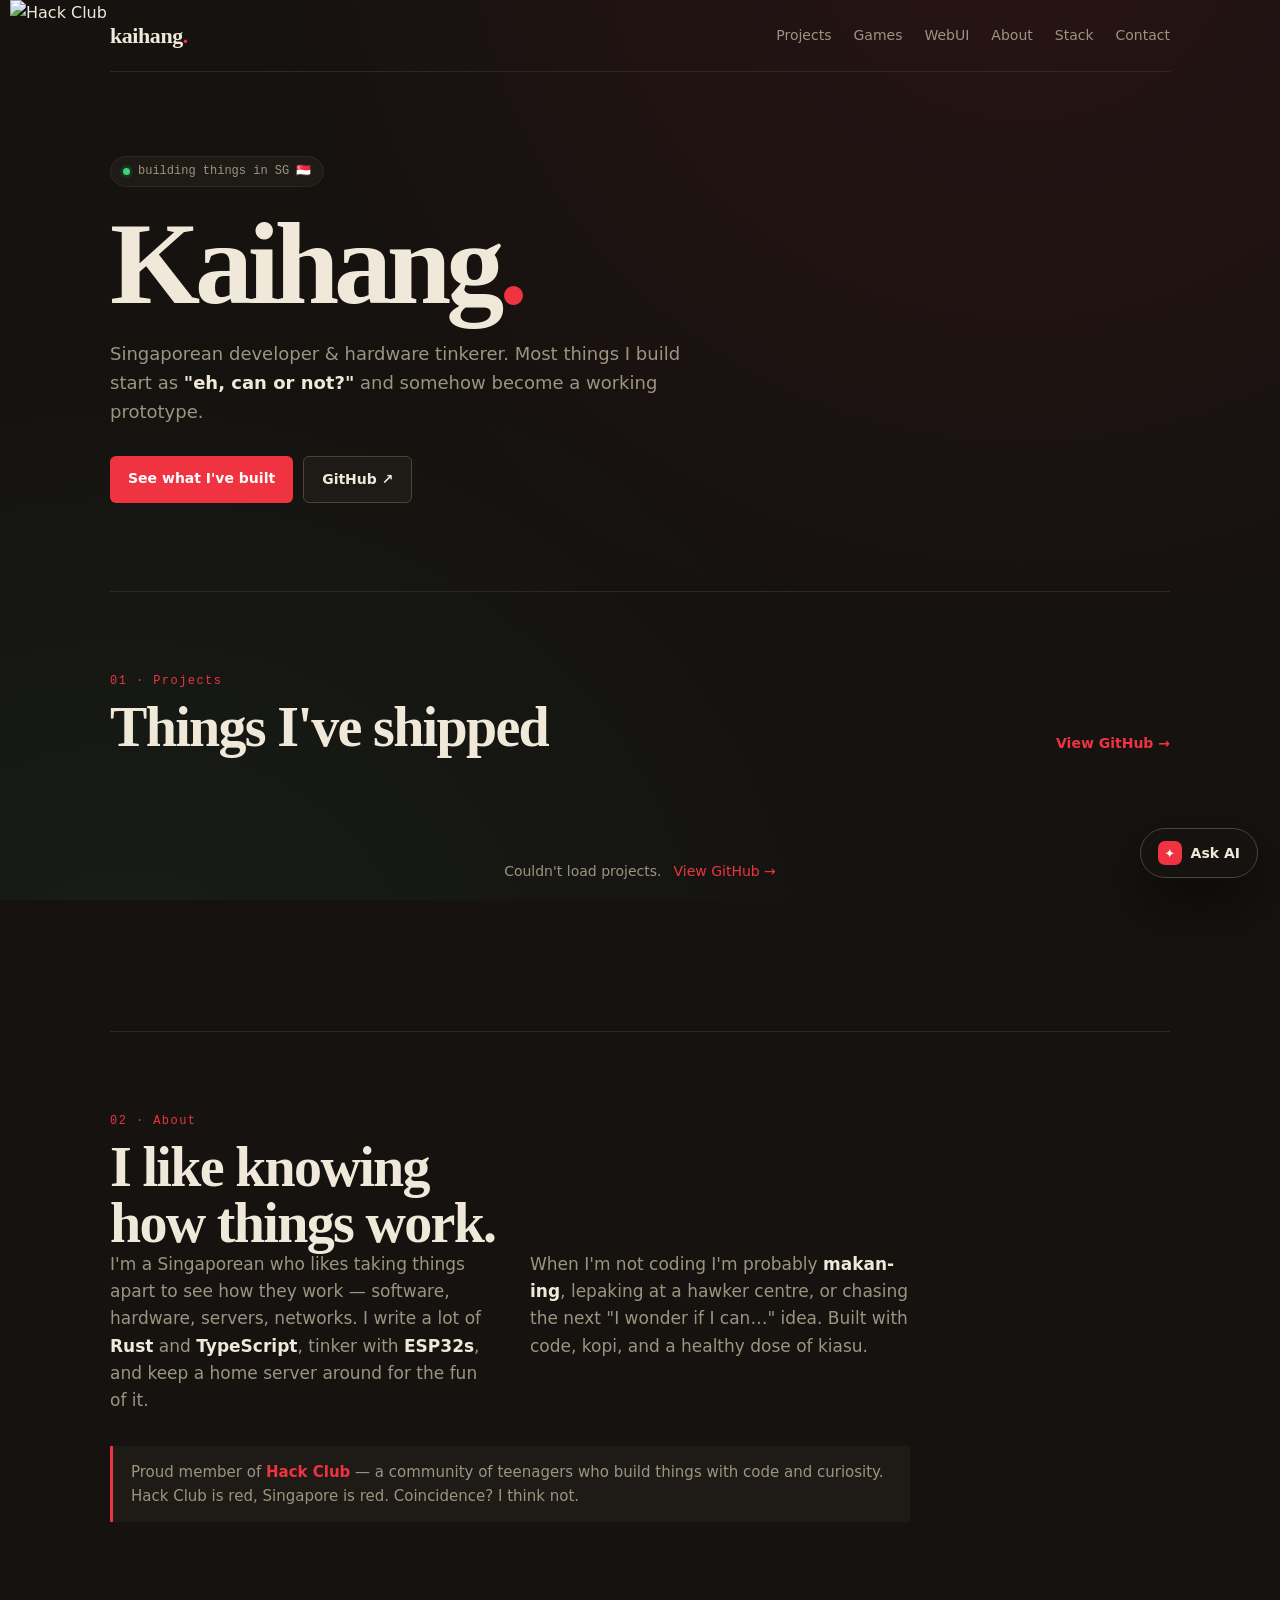
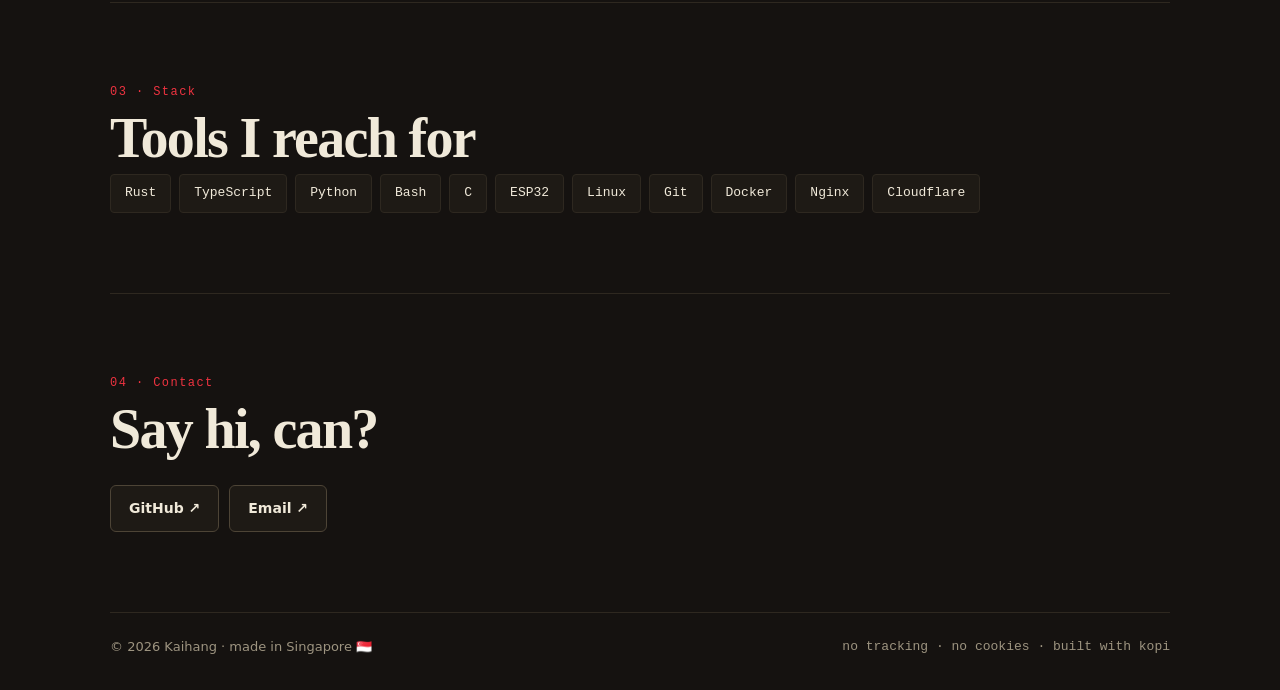
==== commit cf342eac: "Go dark, drop the terminal, and lean into Singapore Flip the theme to a warm charcoal dark mode with" ====
--- a/index.html
+++ b/index.html
@@ -3,13 +3,17 @@
 <head>
     <meta charset="UTF-8">
     <meta name="viewport" content="width=device-width, initial-scale=1.0">
-    <meta name="description" content="Kaihang — developer, hardware tinkerer, and Hack Club member.">
-    <meta name="theme-color" content="#f2ecdc">
+    <meta name="description" content="Kaihang — Singaporean developer, hardware tinkerer, and Hack Club member.">
+    <meta name="theme-color" content="#151210">
     <title>Kaihang</title>
     <link rel="stylesheet" href="style.css">
     <link rel="stylesheet" href="chat.css">
 </head>
 <body>
+
+    <a class="hc-flag" href="https://hackclub.com/" target="_blank" rel="noopener noreferrer" aria-label="Hack Club">
+        <img src="https://assets.hackclub.com/flag-orpheus-top.svg" alt="Hack Club">
+    </a>
 
     <div class="background" aria-hidden="true"></div>
 
@@ -28,46 +32,24 @@
     <main>
 
         <section class="hero">
-            <div class="hero-text">
-                <div class="status-row">
-                    <div class="status">
-                        <span class="status-dot" aria-hidden="true"></span>
-                        tinkering with something
-                    </div>
-                </div>
-
-                <h1>Kaihang<span>.</span></h1>
-
-                <p class="subtitle">
-                    I'm a developer and hardware tinkerer. Most things I
-                    build start as <strong>"I wonder if I could…"</strong>
-                    and somehow turn into a working prototype.
-                </p>
-
-                <div class="buttons">
-                    <a href="#projects" class="button primary">See what I've built</a>
-                    <a href="https://github.com/gnahiak2" target="_blank" rel="noopener noreferrer" class="button secondary">GitHub ↗</a>
+            <div class="status-row">
+                <div class="status">
+                    <span class="status-dot" aria-hidden="true"></span>
+                    building things in SG 🇸🇬
                 </div>
             </div>
 
-            <div class="terminal" aria-label="Terminal showing Kaihang's interests">
-                <div class="terminal-bar">
-                    <div class="terminal-dots" aria-hidden="true"><i></i><i></i><i></i></div>
-                    <span>kaihang@bench</span>
-                </div>
-                <div class="terminal-body">
-<pre><span class="dim">$</span> whoami
-<span class="blue">kaihang</span>
+            <h1>Kaihang<span>.</span></h1>
 
-<span class="dim">$</span> cat interests.txt
-rust · esp32 · linux servers
-networking · self-hosting · minecraft
+            <p class="subtitle">
+                Singaporean developer &amp; hardware tinkerer. Most things
+                I build start as <strong>"eh, can or not?"</strong> and
+                somehow become a working prototype.
+            </p>
 
-<span class="dim">$</span> systemctl status life
-<span class="green">● active (running)</span>
-
-<span class="dim">$</span> _</pre>
-                </div>
+            <div class="buttons">
+                <a href="#projects" class="button primary">See what I've built</a>
+                <a href="https://github.com/gnahiak2" target="_blank" rel="noopener noreferrer" class="button secondary">GitHub ↗</a>
             </div>
         </section>
 
@@ -94,24 +76,26 @@
 
             <div class="about-text">
                 <p>
-                    Software, hardware, servers, networks — if it can be
-                    taken apart and understood, I'm interested. I write a
-                    lot of <strong>Rust</strong> and <strong>TypeScript</strong>,
-                    and I keep a couple of <strong>ESP32s</strong> and a
-                    home server around for the fun of it.
+                    I'm a Singaporean who likes taking things apart to see
+                    how they work — software, hardware, servers, networks.
+                    I write a lot of <strong>Rust</strong> and
+                    <strong>TypeScript</strong>, tinker with
+                    <strong>ESP32s</strong>, and keep a home server around
+                    for the fun of it.
                 </p>
                 <p>
-                    I'm part of <strong>Hack Club</strong>, a community of
-                    teenagers who build things with code and curiosity.
-                    This whole site is hand-rolled — no framework, no
-                    build step, just HTML, CSS and a little JavaScript.
+                    When I'm not coding I'm probably <strong>makan-ing</strong>,
+                    lepaking at a hawker centre, or chasing the next
+                    "I wonder if I can…" idea. Built with code, kopi, and
+                    a healthy dose of kiasu.
                 </p>
             </div>
 
             <p class="hackclub-note">
-                Part of <a href="https://hackclub.com/" target="_blank" rel="noopener noreferrer">Hack Club</a> —
-                a community for young people who build things with code,
-                hardware and curiosity.
+                Proud member of <a href="https://hackclub.com/" target="_blank" rel="noopener noreferrer">Hack Club</a> —
+                a community of teenagers who build things with code and
+                curiosity. Hack Club is red, Singapore is red. Coincidence?
+                I think not.
             </p>
         </section>
 
@@ -136,7 +120,7 @@
 
         <section id="contact" class="section">
             <span class="section-no">04 · Contact</span>
-            <h2>Say hi.</h2>
+            <h2>Say hi, can?</h2>
 
             <div class="contact-links">
                 <a href="https://github.com/gnahiak2" target="_blank" rel="noopener noreferrer">GitHub ↗</a>
@@ -147,8 +131,8 @@
     </main>
 
     <footer>
-        <span>© <span id="year"></span> Kaihang</span>
-        <span class="mono">built by hand · no tracking · no cookies</span>
+        <span>© <span id="year"></span> Kaihang · made in Singapore 🇸🇬</span>
+        <span class="mono">no tracking · no cookies · built with kopi</span>
     </footer>
 
     <script src="script.js" defer></script>
--- a/style.css
+++ b/style.css
@@ -1,32 +1,32 @@
 /* ============================================================
-   kaihang.dev — "bench notes"
-   Warm paper, ink, one hot signal colour. Dark phosphor is
-   reserved for the actual machines (terminals, game boards).
+   kaihang.dev — "kopi-o" dark theme
+   Deep warm charcoal, one Singapore-red accent (also Hack Club
+   red), and phosphor for the actual machines.
    ============================================================ */
 
 :root {
-    --paper: #f2ecdc;
-    --paper-2: #ebe2cc;
-    --paper-3: #e3d7b9;
-
-    --ink: #26211a;
-    --muted: #776f5c;
-
-    --line: #d9ccb0;
-    --line-strong: #b8a67f;
-
-    --accent: #d9480f;
-    --accent-strong: #b63a0a;
-    --accent-soft: #f3d3bc;
-
-    --green: #2f9e44;
-    --green-soft: #dcead6;
-    --red: #d6332f;
-    --red-soft: #f2d6d2;
-
-    --screen: #14120c;
-    --screen-2: #1c1912;
-    --screen-line: #2c271c;
+    --paper: #151210;
+    --paper-2: #1e1a15;
+    --paper-3: #282219;
+
+    --ink: #f0e9d9;
+    --muted: #9d9480;
+
+    --line: #2e2820;
+    --line-strong: #4d4436;
+
+    --accent: #ef3340;         /* singapore red ≈ hack club red */
+    --accent-strong: #ff5966;
+    --accent-soft: #35161b;
+
+    --green: #43d17a;
+    --green-soft: #14351f;
+    --red: #ff6b6b;
+    --red-soft: #351517;
+
+    --screen: #0d0b08;
+    --screen-2: #131008;
+    --screen-line: #29241a;
     --screen-text: #dcd6c3;
     --screen-dim: #8a826d;
 
@@ -36,8 +36,8 @@
 
     --max-width: 1060px;
 
-    --shadow: 0 1px 2px rgba(38, 33, 26, .05), 0 6px 20px rgba(38, 33, 26, .07);
-    --shadow-lg: 0 24px 60px rgba(38, 33, 26, .16);
+    --shadow: 0 1px 2px rgba(0, 0, 0, .4), 0 6px 20px rgba(0, 0, 0, .32);
+    --shadow-lg: 0 24px 60px rgba(0, 0, 0, .5);
 }
 
 /* ---------- reset ---------- */
@@ -68,16 +68,31 @@
     border-radius: 2px;
 }
 
-/* A faint paper grain so the page does not feel like a flat hex. */
+/* A faint red-and-green glow so the page feels lit, not flat. */
 .background {
     position: fixed;
     inset: 0;
     z-index: -1;
     pointer-events: none;
     background:
-        radial-gradient(ellipse at 80% -10%, rgba(217, 72, 15, .06), transparent 55%),
-        radial-gradient(ellipse at 10% 110%, rgba(47, 158, 68, .05), transparent 50%);
-}
+        radial-gradient(ellipse at 80% -10%, rgba(239, 51, 64, .09), transparent 55%),
+        radial-gradient(ellipse at 10% 110%, rgba(67, 209, 122, .06), transparent 50%);
+}
+
+/* ---------- hack club corner flag ---------- */
+
+.hc-flag {
+    position: absolute;
+    top: 0;
+    left: 10px;
+    z-index: 999;
+    width: 210px;
+    border: 0;
+    display: block;
+    transition: transform .18s ease;
+}
+.hc-flag:hover { transform: translateY(3px); }
+.hc-flag img { display: block; width: 100%; height: auto; }
 
 /* ---------- nav ---------- */
 
@@ -114,14 +129,8 @@
 .hero {
     width: min(var(--max-width), calc(100% - 40px));
     margin: auto;
-    padding: 64px 0 72px;
-    display: grid;
-    grid-template-columns: 1.15fr .85fr;
-    gap: 56px;
-    align-items: center;
-}
-
-.hero-text { min-width: 0; }
+    padding: 84px 0 88px;
+}
 
 .eyebrow {
     color: var(--accent);
@@ -137,7 +146,7 @@
     align-items: center;
     flex-wrap: wrap;
     gap: 10px;
-    margin-bottom: 22px;
+    margin-bottom: 24px;
 }
 
 .status {
@@ -169,7 +178,7 @@
 
 .hero h1 {
     font-family: var(--serif);
-    font-size: clamp(56px, 9vw, 108px);
+    font-size: clamp(56px, 10vw, 116px);
     line-height: .92;
     letter-spacing: -.045em;
     font-weight: 700;
@@ -177,7 +186,7 @@
 .hero h1 span { color: var(--accent); }
 
 .subtitle {
-    max-width: 520px;
+    max-width: 600px;
     margin-top: 22px;
     color: var(--muted);
     font-size: 18px;
@@ -211,62 +220,6 @@
     color: var(--ink);
 }
 .button.secondary:hover { border-color: var(--accent); }
-
-/* ---------- terminal (the phosphor screen) ---------- */
-
-.terminal {
-    position: relative;
-    overflow: hidden;
-    border: 1px solid var(--screen-line);
-    border-radius: 8px;
-    background: var(--screen);
-    box-shadow: var(--shadow-lg);
-    transform: rotate(-.6deg);
-    font-family: var(--mono);
-}
-
-/* a little masking-tape tab so it reads as taped to the bench */
-.terminal::before {
-    content: "";
-    position: absolute;
-    top: -10px;
-    left: 50%;
-    transform: translateX(-50%) rotate(-2deg);
-    width: 92px;
-    height: 26px;
-    background: rgba(235, 226, 204, .85);
-    border: 1px solid var(--line);
-    border-radius: 2px;
-    z-index: 2;
-}
-
-.terminal-bar {
-    display: flex;
-    align-items: center;
-    gap: 12px;
-    height: 38px;
-    padding: 0 14px;
-    border-bottom: 1px solid var(--screen-line);
-    color: var(--screen-dim);
-    font-size: 12px;
-}
-
-.terminal-dots { display: flex; gap: 6px; }
-.terminal-dots i { width: 9px; height: 9px; border-radius: 50%; background: var(--screen-line); }
-
-.terminal-body { padding: 20px 18px; }
-
-.terminal pre {
-    color: var(--screen-text);
-    font-family: var(--mono);
-    font-size: 13px;
-    line-height: 1.75;
-    white-space: pre-wrap;
-}
-
-.dim { color: var(--screen-dim); }
-.blue { color: var(--accent); }
-.green { color: var(--green); }
 
 /* ---------- sections ---------- */
 
@@ -339,7 +292,6 @@
     font-weight: 700;
     color: var(--ink);
 }
-.project-name:hover { color: var(--accent); }
 
 .project-description {
     margin-top: 10px;
@@ -467,19 +419,21 @@
     .nav { height: 60px; }
     .nav nav { display: none; }
 
-    .hero { grid-template-columns: 1fr; padding: 44px 0 52px; gap: 36px; }
-    .terminal { transform: none; }
+    .hero { padding: 52px 0 56px; }
 
     .projects-grid { grid-template-columns: 1fr; }
     .about-text { grid-template-columns: 1fr; gap: 20px; }
     .section { padding: 60px 0; }
     .section-header { flex-direction: column; align-items: flex-start; gap: 12px; }
     footer { flex-direction: column; }
+
+    .hc-flag { left: 7px; width: 150px; }
 }
 
 @media (max-width: 520px) {
     .hero h1 { font-size: 56px; }
     .subtitle { font-size: 16px; }
+    .hc-flag { width: 120px; }
 }
 
 /* ---------- reduced motion ---------- */
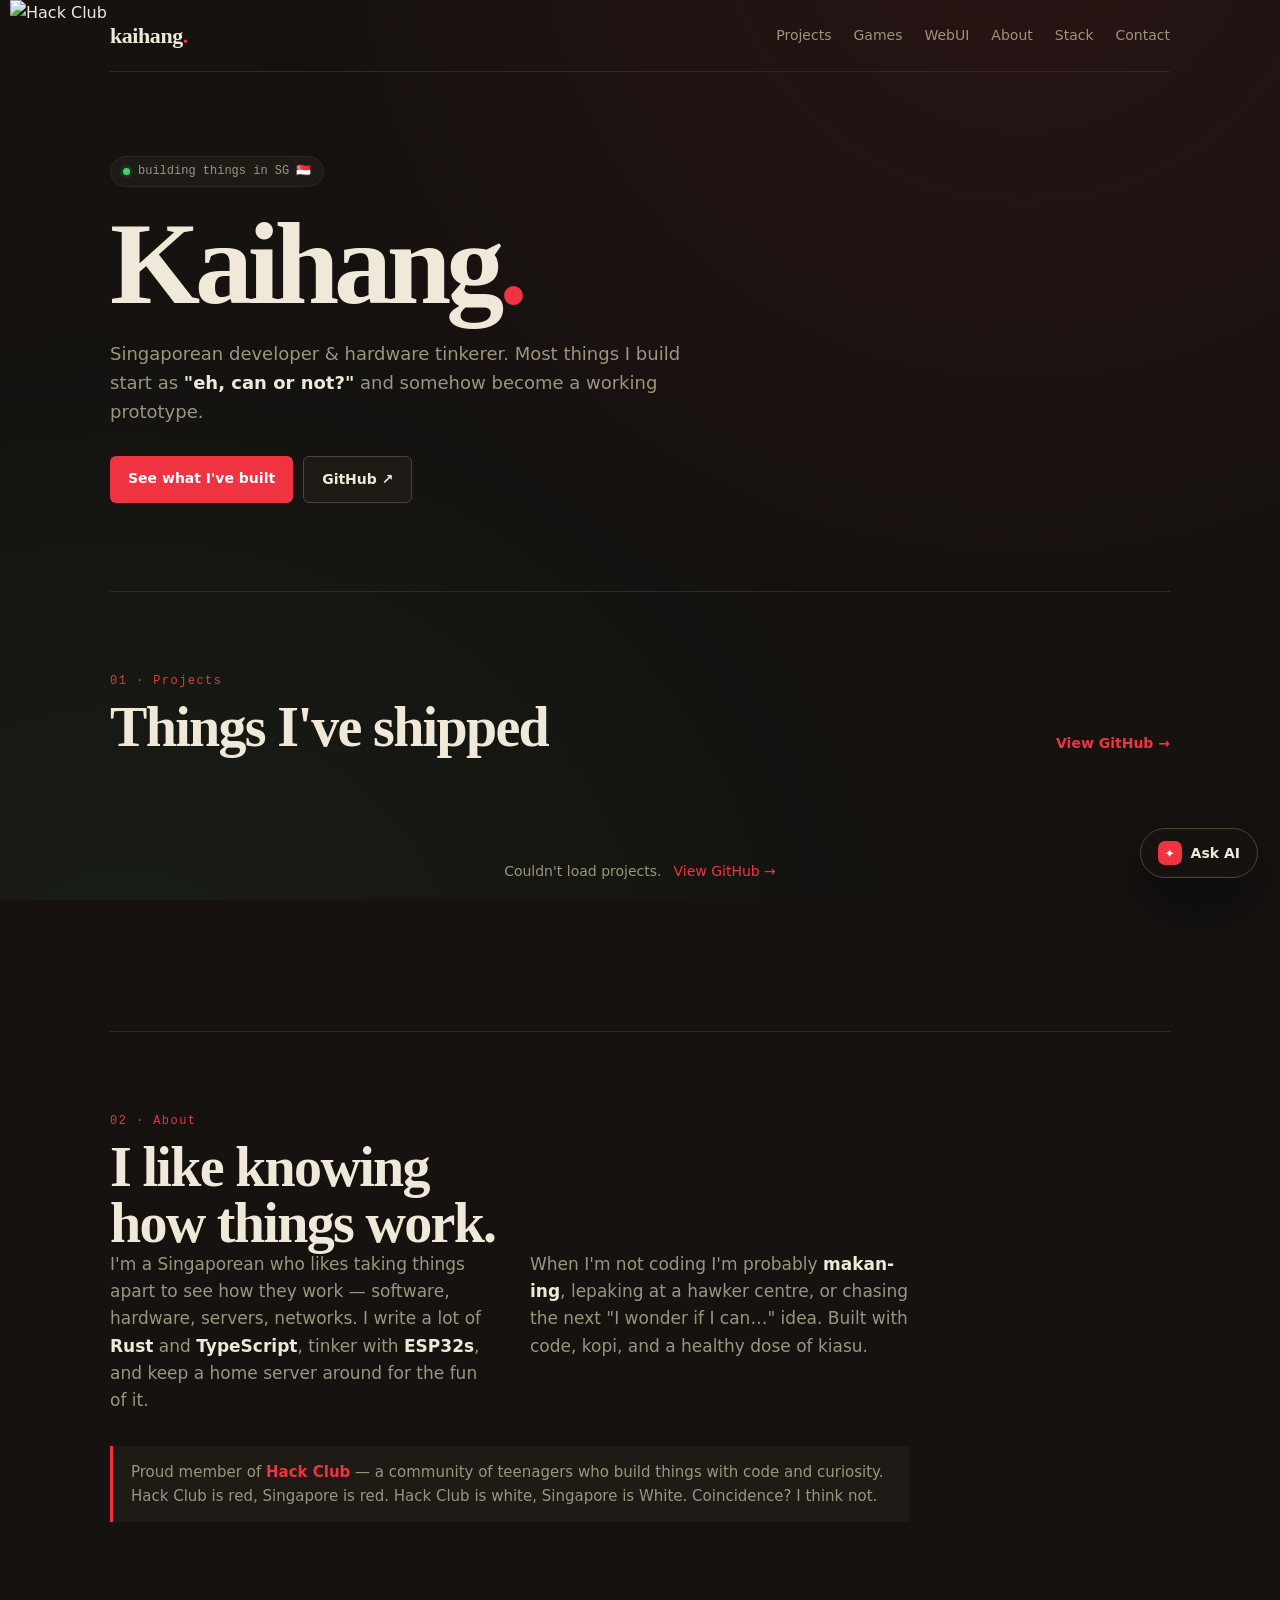
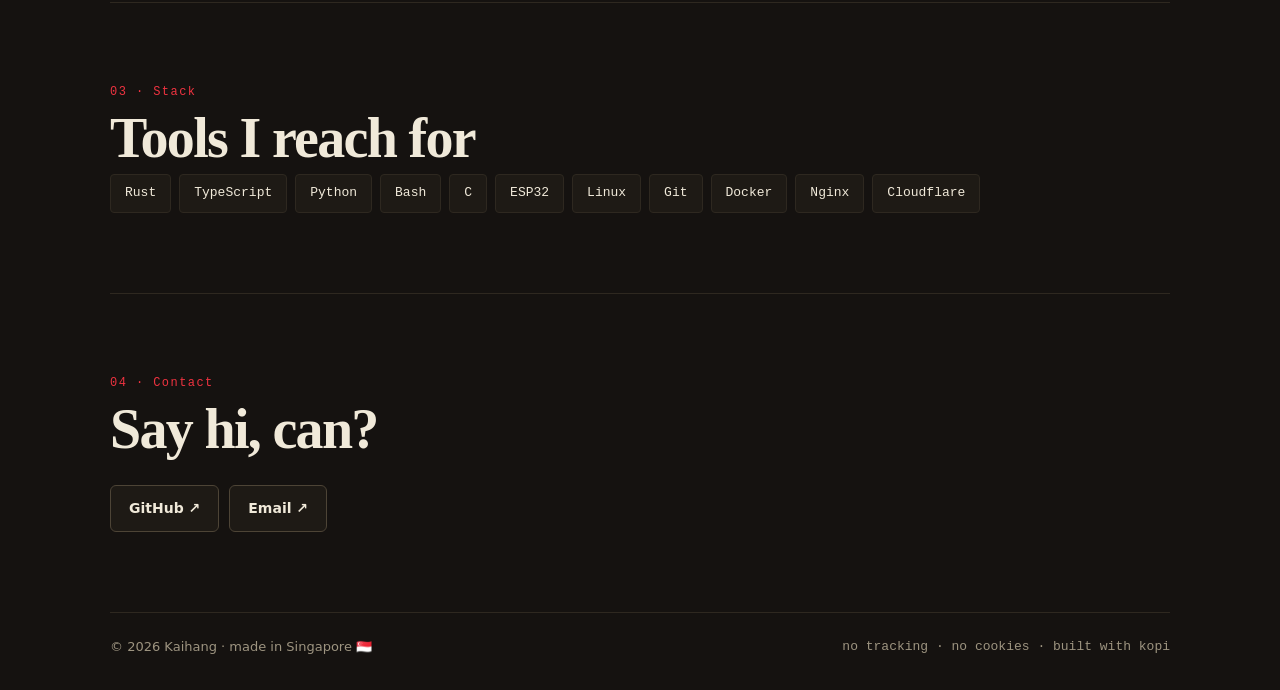
==== commit 4bc5b1e4: "Update index.html" ====
--- a/index.html
+++ b/index.html
@@ -94,7 +94,7 @@
             <p class="hackclub-note">
                 Proud member of <a href="https://hackclub.com/" target="_blank" rel="noopener noreferrer">Hack Club</a> —
                 a community of teenagers who build things with code and
-                curiosity. Hack Club is red, Singapore is red. Coincidence?
+                curiosity. Hack Club is red, Singapore is red. Hack Club is white, Singapore is White. Coincidence?
                 I think not.
             </p>
         </section>
